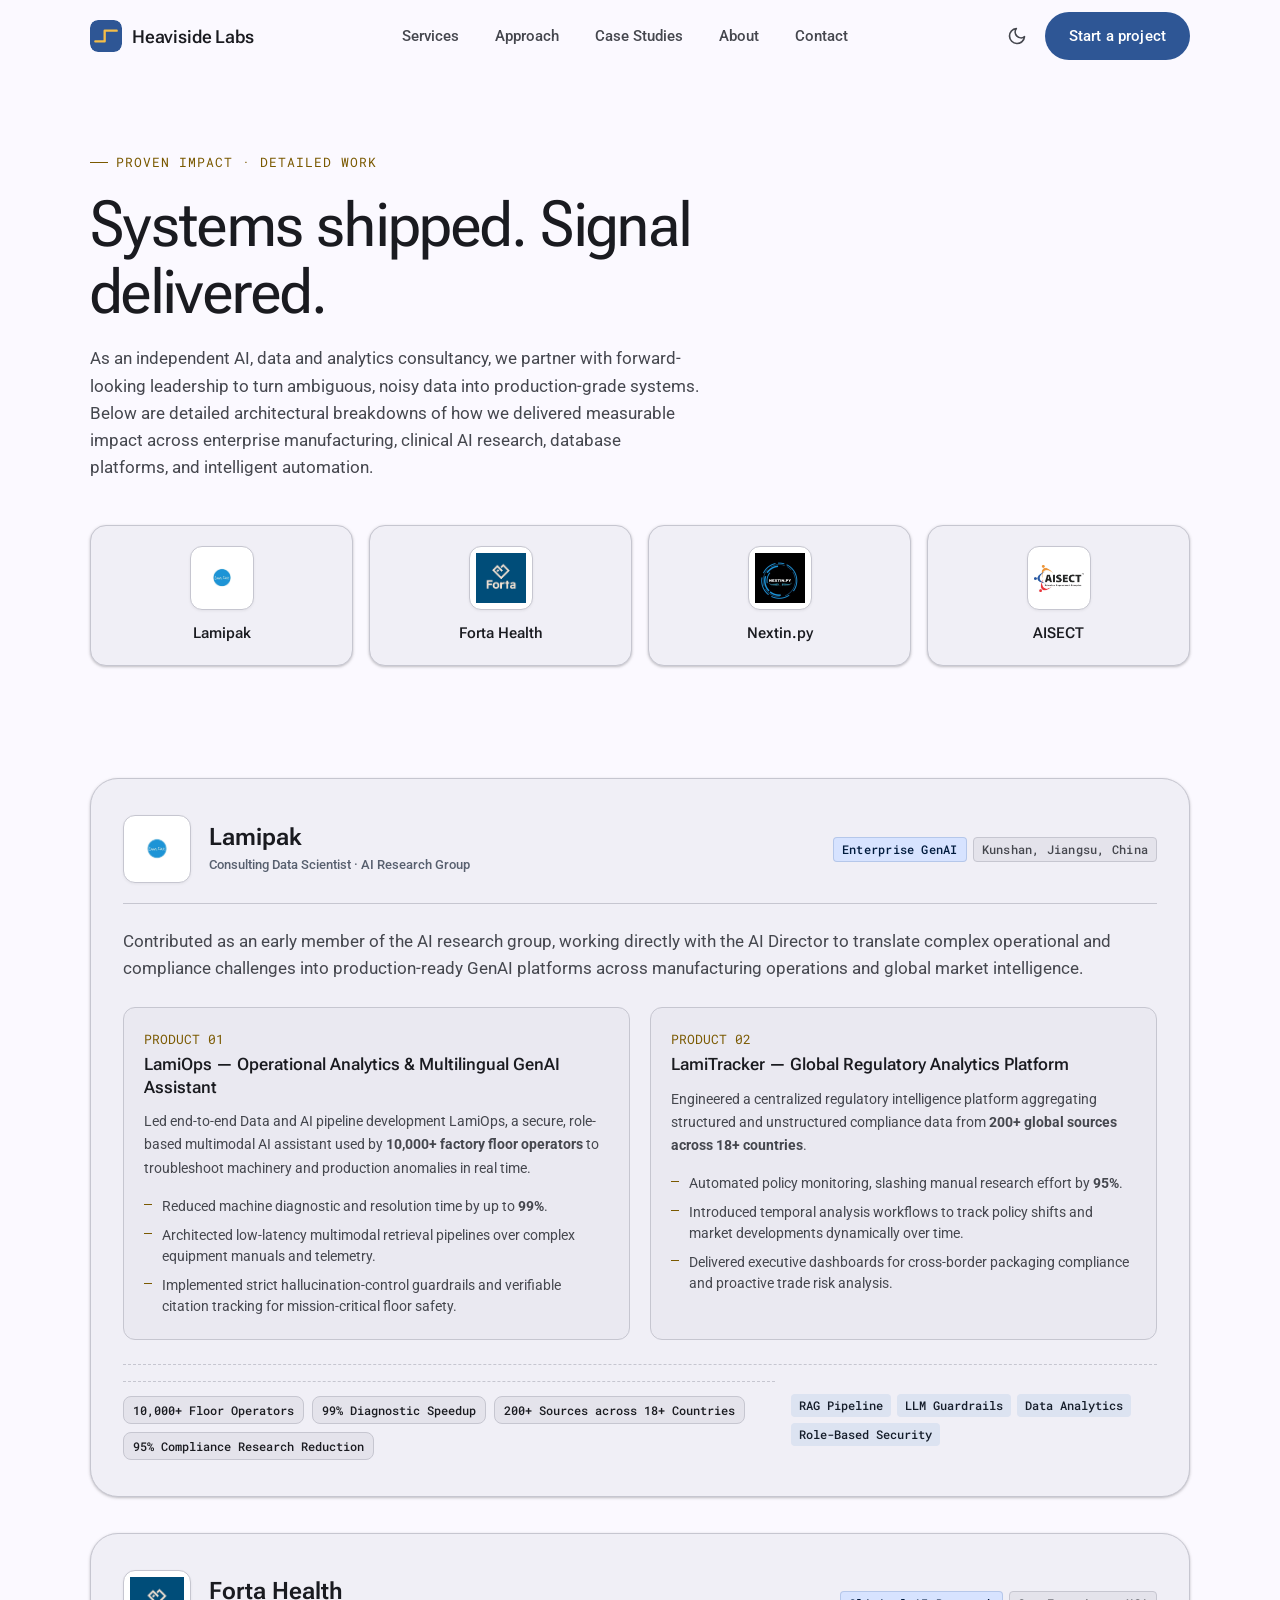
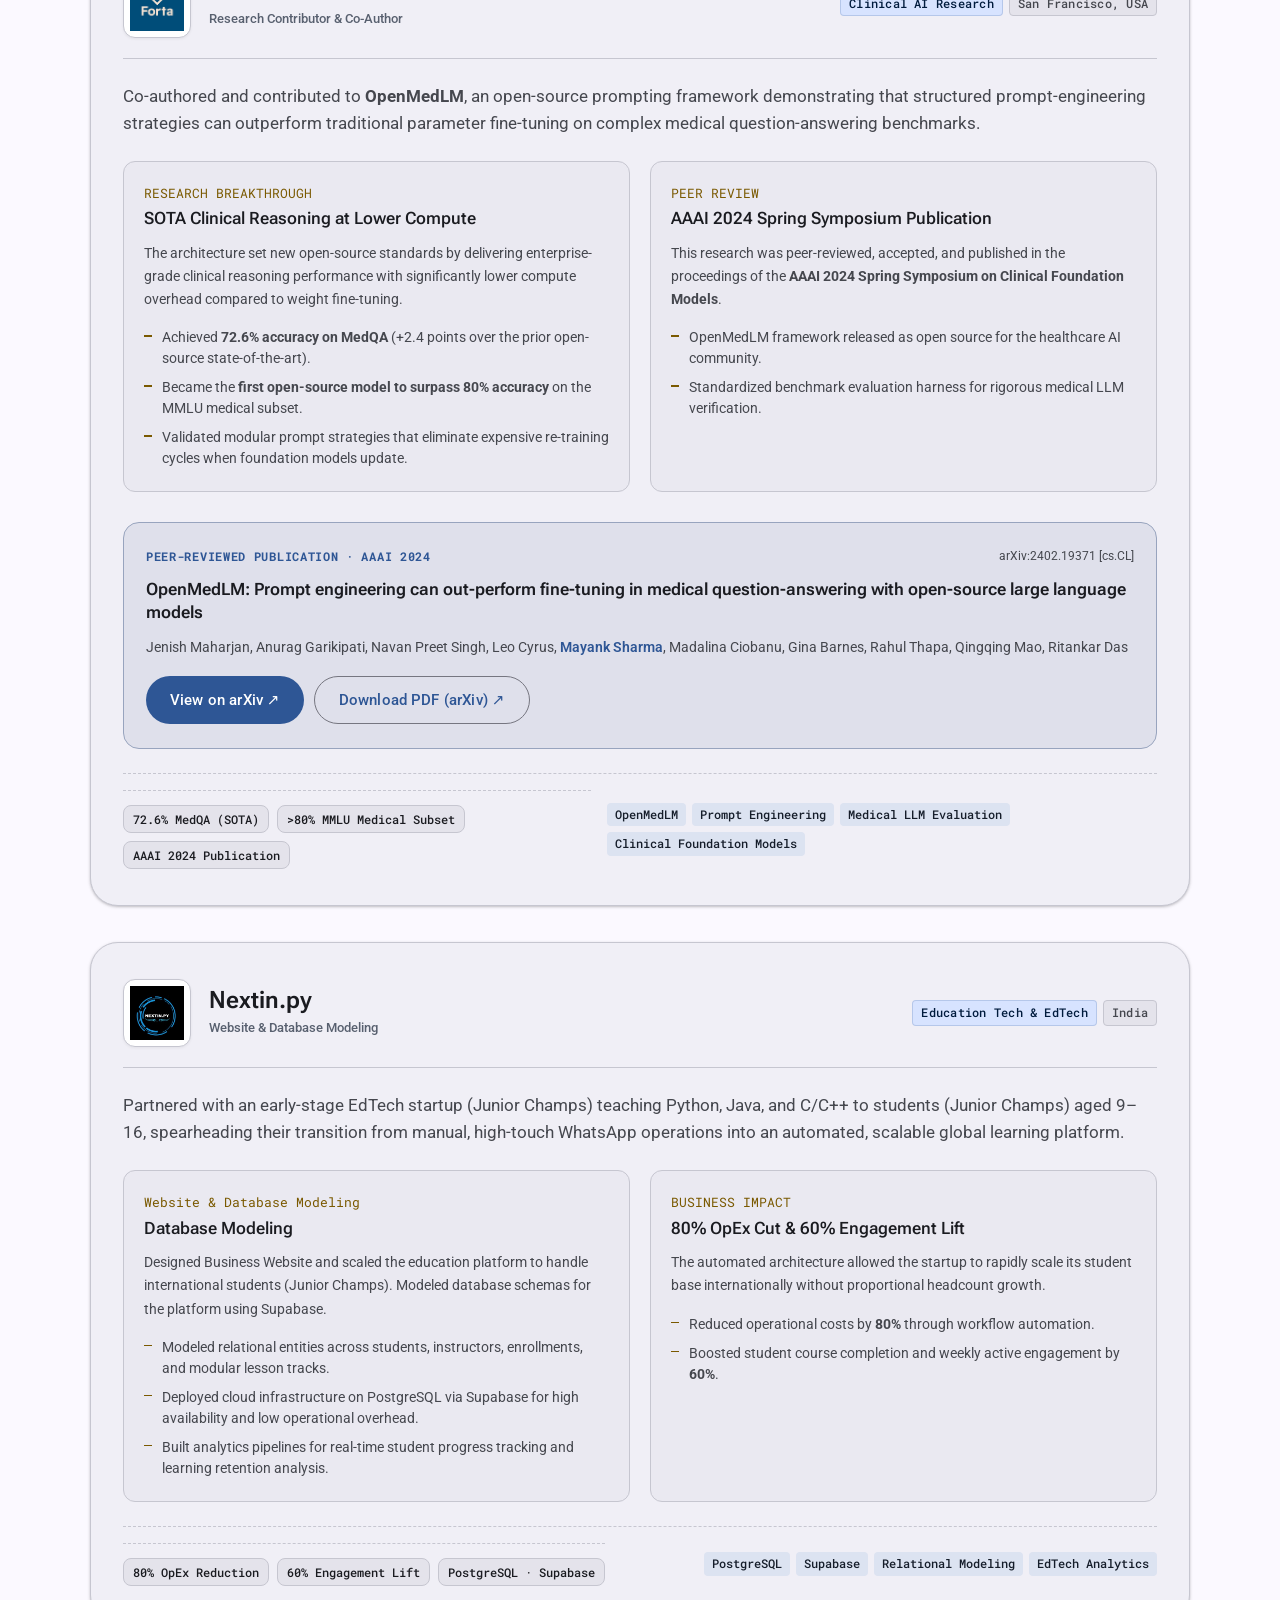
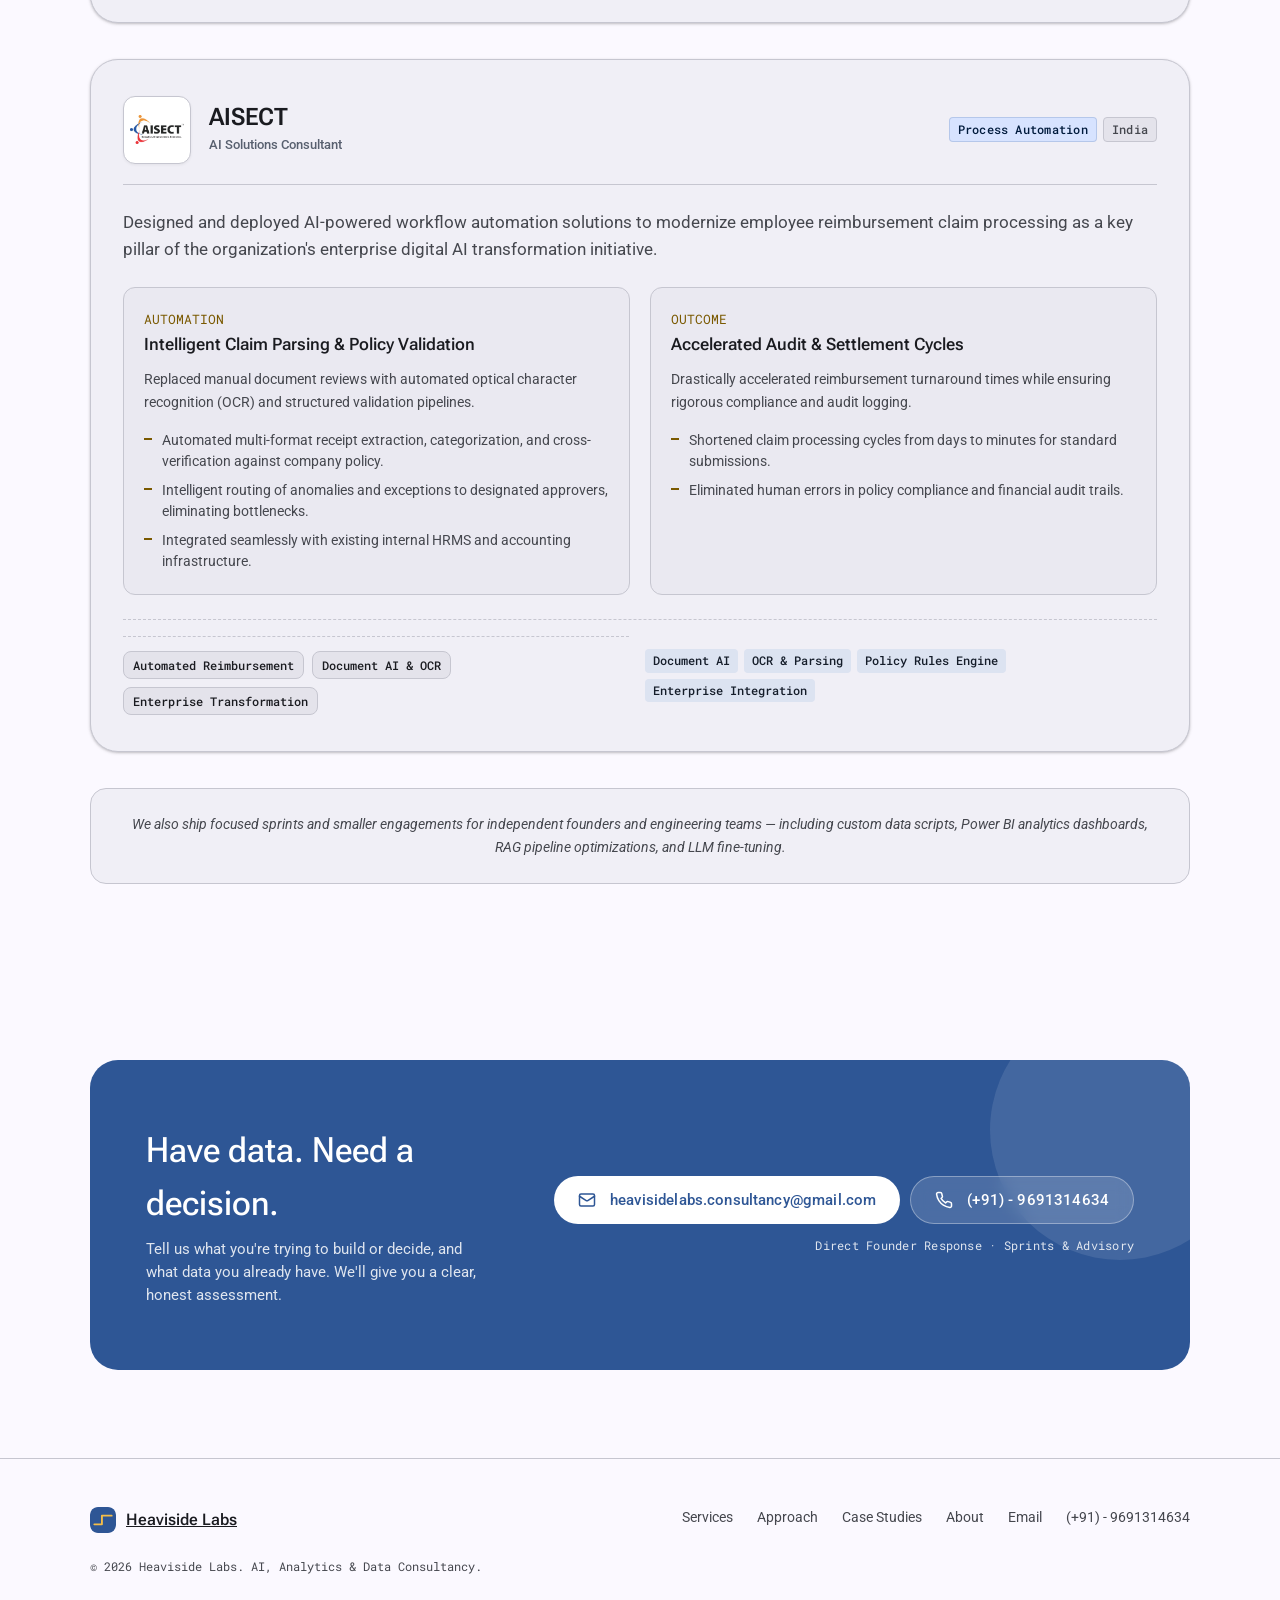
==== case-studies.html @ b53cad92 "added client case-studies" ====
<!doctype html>
<html lang="en">
  <head>
    <meta charset="UTF-8" />
    <meta name="viewport" content="width=device-width, initial-scale=1" />
    <title>Case Studies &amp; Client Impact — Heaviside Labs</title>
    <meta
      name="description"
      content="Explore in-depth technical case studies and proven business impact from Heaviside Labs across enterprise GenAI platforms, clinical foundation model research, cloud data systems, and intelligent automation."
    />
    <link rel="canonical" href="https://heavisidelabs.in/case-studies.html" />
    <link rel="icon" href="assets/favicon.svg" type="image/svg+xml" />
    <link rel="preconnect" href="https://fonts.googleapis.com" />
    <link rel="preconnect" href="https://fonts.gstatic.com" crossorigin />
    <link
      href="https://fonts.googleapis.com/css2?family=Roboto+Flex:opsz,wght@8..144,400..600&family=Roboto:wght@400;500;700&family=Roboto+Mono:wght@400;500&display=swap"
      rel="stylesheet"
    />
    <link rel="stylesheet" href="style.css" />
  </head>
  <body>
    <a class="skip-link" href="#main">Skip to content</a>

    <header class="topbar" id="topbar">
      <div class="wrap topbar-inner">
        <a class="brand" href="index.html#top">
          <img
            class="brand-mark"
            src="assets/mark.svg"
            alt=""
            width="32"
            height="32"
          />
          <span class="brand-name">Heaviside Labs</span>
        </a>
        <nav class="nav-links" aria-label="Primary">
          <a class="nav-link" href="index.html#services">Services</a>
          <a class="nav-link" href="index.html#approach">Approach</a>
          <a
            class="nav-link active"
            href="case-studies.html"
            aria-current="page"
            >Case Studies</a
          >
          <a class="nav-link" href="index.html#about">About</a>
          <a class="nav-link" href="index.html#contact">Contact</a>
        </nav>
        <div class="topbar-actions">
          <button
            class="icon-btn"
            id="theme-toggle"
            type="button"
            aria-label="Toggle dark mode"
            aria-pressed="false"
          >
            <svg
              id="theme-icon-dark"
              viewBox="0 0 24 24"
              fill="none"
              stroke="currentColor"
              stroke-width="2"
              stroke-linecap="round"
              stroke-linejoin="round"
            >
              <path d="M21 12.79A9 9 0 1 1 11.21 3 7 7 0 0 0 21 12.79Z" />
            </svg>
            <svg
              id="theme-icon-light"
              viewBox="0 0 24 24"
              fill="none"
              stroke="currentColor"
              stroke-width="2"
              stroke-linecap="round"
              stroke-linejoin="round"
              style="display: none"
            >
              <circle cx="12" cy="12" r="4" />
              <path
                d="M12 2v2M12 20v2M4.93 4.93l1.41 1.41M17.66 17.66l1.41 1.41M2 12h2M20 12h2M6.34 17.66 4.93 19.07M19.07 4.93l-1.41 1.41"
              />
            </svg>
          </button>
          <a class="btn btn-filled cta-desktop-only" href="index.html#contact"
            ><span class="state-layer"></span>Start a project</a
          >
          <button
            class="icon-btn menu-toggle"
            id="menu-toggle"
            type="button"
            aria-label="Open menu"
            aria-expanded="false"
            aria-controls="mobile-menu"
          >
            <svg
              viewBox="0 0 24 24"
              fill="none"
              stroke="currentColor"
              stroke-width="2"
              stroke-linecap="round"
              stroke-linejoin="round"
            >
              <path d="M4 7h16M4 12h16M4 17h16" />
            </svg>
          </button>
        </div>
      </div>
      <nav class="mobile-menu" id="mobile-menu" aria-label="Primary">
        <a class="mobile-menu-link" href="index.html#services">Services</a>
        <a class="mobile-menu-link" href="index.html#approach">Approach</a>
        <a class="mobile-menu-link" href="case-studies.html">Case Studies</a>
        <a class="mobile-menu-link" href="index.html#about">About</a>
        <a class="mobile-menu-link" href="index.html#contact">Contact</a>
        <a class="btn btn-filled" href="index.html#contact"
          ><span class="state-layer"></span>Start a project</a
        >
      </nav>
    </header>

    <main id="main">
      <!-- ============ CLIENTS HERO ============ -->
      <section class="hero clients-hero">
        <div class="wrap">
          <div class="clients-hero-copy reveal">
            <span class="eyebrow">Proven Impact · Detailed Work</span>
            <h1 class="display-l">Systems shipped. Signal delivered.</h1>
            <p class="body-l">
              As an independent AI, data and analytics consultancy, we partner
              with forward-looking leadership to turn ambiguous, noisy data into
              production-grade systems. Below are detailed architectural
              breakdowns of how we delivered measurable impact across enterprise
              manufacturing, clinical AI research, database platforms, and
              intelligent automation.
            </p>
          </div>

          <!-- Quick Client Logo Strip -->
          <div class="client-logo-strip reveal" aria-label="Featured Clients">
            <a class="client-logo-item" href="#lamipak">
              <div class="client-logo-frame">
                <img src="assets/clients/lamipak-logo.png" alt="Lamipak logo" />
              </div>
              <span class="client-logo-title">Lamipak</span>
            </a>
            <a class="client-logo-item" href="#forta-health">
              <div class="client-logo-frame">
                <img
                  src="assets/clients/forta-health-logo.png"
                  alt="Forta Health logo"
                />
              </div>
              <span class="client-logo-title">Forta Health</span>
            </a>
            <a class="client-logo-item" href="#nextinpy">
              <div class="client-logo-frame">
                <img
                  src="assets/clients/nextinpy-logo.png"
                  alt="Nextin.py logo"
                />
              </div>
              <span class="client-logo-title">Nextin.py</span>
            </a>
            <a class="client-logo-item" href="#aisect">
              <div class="client-logo-frame">
                <img src="assets/clients/aisect-logo.png" alt="AISECT logo" />
              </div>
              <span class="client-logo-title">AISECT</span>
            </a>
          </div>
        </div>
      </section>

      <!-- ============ DETAILED CASE STUDIES ============ -->
      <section class="section case-studies-section">
        <div class="wrap">
          <div class="case-studies-list">
            <!-- Case Study 1: Lamipak -->
            <article class="case-study-card reveal" id="lamipak">
              <div class="case-study-head">
                <div class="case-study-identity">
                  <div class="client-logo-frame large">
                    <img
                      src="assets/clients/lamipak-logo.png"
                      alt="Lamipak logo"
                    />
                  </div>
                  <div>
                    <h2 class="headline-m">Lamipak</h2>
                    <span class="client-role"
                      >Consulting Data Scientist · AI Research Group</span
                    >
                  </div>
                </div>
                <div class="client-badges">
                  <span class="client-tag">Enterprise GenAI</span>
                  <span class="client-loc">Kunshan, Jiangsu, China</span>
                </div>
              </div>

              <div class="case-study-body">
                <p class="body-l">
                  Contributed as an early member of the AI research group,
                  working directly with the AI Director to translate complex
                  operational and compliance challenges into production-ready
                  GenAI platforms across manufacturing operations and global
                  market intelligence.
                </p>

                <div class="case-subcards">
                  <div class="case-subcard">
                    <div class="case-subcard-header">
                      <span class="chain-num">PRODUCT 01</span>
                      <h3>
                        LamiOps — Operational Analytics &amp; Multilingual GenAI
                        Assistant
                      </h3>
                    </div>
                    <p>
                      Led end-to-end Data and AI pipeline development LamiOps, a
                      secure, role-based multimodal AI assistant used by
                      <strong>10,000+ factory floor operators</strong> to
                      troubleshoot machinery and production anomalies in real
                      time.
                    </p>
                    <ul class="card-list">
                      <li>
                        Reduced machine diagnostic and resolution time by up to
                        <strong>99%</strong>.
                      </li>
                      <li>
                        Architected low-latency multimodal retrieval pipelines
                        over complex equipment manuals and telemetry.
                      </li>
                      <li>
                        Implemented strict hallucination-control guardrails and
                        verifiable citation tracking for mission-critical floor
                        safety.
                      </li>
                    </ul>
                  </div>

                  <div class="case-subcard">
                    <div class="case-subcard-header">
                      <span class="chain-num">PRODUCT 02</span>
                      <h3>
                        LamiTracker — Global Regulatory Analytics Platform
                      </h3>
                    </div>
                    <p>
                      Engineered a centralized regulatory intelligence platform
                      aggregating structured and unstructured compliance data
                      from
                      <strong>200+ global sources across 18+ countries</strong>.
                    </p>
                    <ul class="card-list">
                      <li>
                        Automated policy monitoring, slashing manual research
                        effort by <strong>95%</strong>.
                      </li>
                      <li>
                        Introduced temporal analysis workflows to track policy
                        shifts and market developments dynamically over time.
                      </li>
                      <li>
                        Delivered executive dashboards for cross-border
                        packaging compliance and proactive trade risk analysis.
                      </li>
                    </ul>
                  </div>
                </div>

                <div class="case-study-footer">
                  <div class="client-metrics">
                    <span class="client-chip">10,000+ Floor Operators</span>
                    <span class="client-chip">99% Diagnostic Speedup</span>
                    <span class="client-chip"
                      >200+ Sources across 18+ Countries</span
                    >
                    <span class="client-chip"
                      >95% Compliance Research Reduction</span
                    >
                  </div>
                  <div class="tech-pills">
                    <span class="tech-pill">RAG Pipeline</span>
                    <span class="tech-pill">LLM Guardrails</span>
                    <span class="tech-pill">Data Analytics</span>
                    <span class="tech-pill">Role-Based Security</span>
                  </div>
                </div>
              </div>
            </article>

            <!-- Case Study 2: Forta Health -->
            <article class="case-study-card reveal" id="forta-health">
              <div class="case-study-head">
                <div class="case-study-identity">
                  <div class="client-logo-frame large">
                    <img
                      src="assets/clients/forta-health-logo.png"
                      alt="Forta Health logo"
                    />
                  </div>
                  <div>
                    <h2 class="headline-m">Forta Health</h2>
                    <span class="client-role"
                      >Research Contributor &amp; Co-Author</span
                    >
                  </div>
                </div>
                <div class="client-badges">
                  <span class="client-tag">Clinical AI Research</span>
                  <span class="client-loc">San Francisco, USA</span>
                </div>
              </div>

              <div class="case-study-body">
                <p class="body-l">
                  Co-authored and contributed to <strong>OpenMedLM</strong>, an
                  open-source prompting framework demonstrating that structured
                  prompt-engineering strategies can outperform traditional
                  parameter fine-tuning on complex medical question-answering
                  benchmarks.
                </p>

                <div class="case-subcards">
                  <div class="case-subcard">
                    <div class="case-subcard-header">
                      <span class="chain-num">RESEARCH BREAKTHROUGH</span>
                      <h3>SOTA Clinical Reasoning at Lower Compute</h3>
                    </div>
                    <p>
                      The architecture set new open-source standards by
                      delivering enterprise-grade clinical reasoning performance
                      with significantly lower compute overhead compared to
                      weight fine-tuning.
                    </p>
                    <ul class="card-list">
                      <li>
                        Achieved <strong>72.6% accuracy on MedQA</strong> (+2.4
                        points over the prior open-source state-of-the-art).
                      </li>
                      <li>
                        Became the
                        <strong
                          >first open-source model to surpass 80%
                          accuracy</strong
                        >
                        on the MMLU medical subset.
                      </li>
                      <li>
                        Validated modular prompt strategies that eliminate
                        expensive re-training cycles when foundation models
                        update.
                      </li>
                    </ul>
                  </div>

                  <div class="case-subcard">
                    <div class="case-subcard-header">
                      <span class="chain-num">PEER REVIEW</span>
                      <h3>AAAI 2024 Spring Symposium Publication</h3>
                    </div>
                    <p>
                      This research was peer-reviewed, accepted, and published
                      in the proceedings of the
                      <strong
                        >AAAI 2024 Spring Symposium on Clinical Foundation
                        Models</strong
                      >.
                    </p>
                    <ul class="card-list">
                      <li>
                        OpenMedLM framework released as open source for the
                        healthcare AI community.
                      </li>
                      <li>
                        Standardized benchmark evaluation harness for rigorous
                        medical LLM verification.
                      </li>
                    </ul>
                  </div>
                </div>

                <!-- Research Paper Citation Card -->
                <div class="research-citation-card">
                  <div class="citation-header">
                    <span class="citation-badge"
                      >PEER-REVIEWED PUBLICATION &middot; AAAI 2024</span
                    >
                    <span class="citation-id font-mono"
                      >arXiv:2402.19371 [cs.CL]</span
                    >
                  </div>
                  <h4 class="citation-title">
                    OpenMedLM: Prompt engineering can out-perform fine-tuning in
                    medical question-answering with open-source large language
                    models
                  </h4>
                  <p class="citation-authors">
                    Jenish Maharjan, Anurag Garikipati, Navan Preet Singh, Leo
                    Cyrus, <strong>Mayank Sharma</strong>, Madalina Ciobanu,
                    Gina Barnes, Rahul Thapa, Qingqing Mao, Ritankar Das
                  </p>
                  <div class="citation-actions">
                    <a
                      class="btn btn-filled"
                      href="https://arxiv.org/abs/2402.19371"
                      target="_blank"
                      rel="noopener noreferrer"
                    >
                      <span class="state-layer"></span>View on arXiv &nearr;
                    </a>
                    <a
                      class="btn btn-outlined"
                      href="https://arxiv.org/pdf/2402.19371"
                      target="_blank"
                      rel="noopener noreferrer"
                    >
                      <span class="state-layer"></span>Download PDF (arXiv)
                      &nearr;
                    </a>
                  </div>
                </div>

                <div class="case-study-footer">
                  <div class="client-metrics">
                    <span class="client-chip">72.6% MedQA (SOTA)</span>
                    <span class="client-chip">&gt;80% MMLU Medical Subset</span>
                    <span class="client-chip">AAAI 2024 Publication</span>
                  </div>
                  <div class="tech-pills">
                    <span class="tech-pill">OpenMedLM</span>
                    <span class="tech-pill">Prompt Engineering</span>
                    <span class="tech-pill">Medical LLM Evaluation</span>
                    <span class="tech-pill">Clinical Foundation Models</span>
                  </div>
                </div>
              </div>
            </article>

            <!-- Case Study 3: Nextin.py -->
            <article class="case-study-card reveal" id="nextinpy">
              <div class="case-study-head">
                <div class="case-study-identity">
                  <div class="client-logo-frame large">
                    <img
                      src="assets/clients/nextinpy-logo.png"
                      alt="Nextin.py logo"
                    />
                  </div>
                  <div>
                    <h2 class="headline-m">Nextin.py</h2>
                    <span class="client-role"
                      >Website &amp; Database Modeling</span
                    >
                  </div>
                </div>
                <div class="client-badges">
                  <span class="client-tag">Education Tech &amp; EdTech</span>
                  <span class="client-loc">India</span>
                </div>
              </div>

              <div class="case-study-body">
                <p class="body-l">
                  Partnered with an early-stage EdTech startup (Junior Champs)
                  teaching Python, Java, and C/C++ to students (Junior Champs)
                  aged 9–16, spearheading their transition from manual,
                  high-touch WhatsApp operations into an automated, scalable
                  global learning platform.
                </p>

                <div class="case-subcards">
                  <div class="case-subcard">
                    <div class="case-subcard-header">
                      <span class="chain-num">Website & Database Modeling</span>
                      <h3>Database Modeling</h3>
                    </div>
                    <p>
                      Designed Business Website and scaled the education
                      platform to handle international students (Junior Champs).
                      Modeled database schemas for the platform using Supabase.
                    </p>
                    <ul class="card-list">
                      <li>
                        Modeled relational entities across students,
                        instructors, enrollments, and modular lesson tracks.
                      </li>
                      <li>
                        Deployed cloud infrastructure on PostgreSQL via Supabase
                        for high availability and low operational overhead.
                      </li>
                      <li>
                        Built analytics pipelines for real-time student progress
                        tracking and learning retention analysis.
                      </li>
                    </ul>
                  </div>

                  <div class="case-subcard">
                    <div class="case-subcard-header">
                      <span class="chain-num">BUSINESS IMPACT</span>
                      <h3>80% OpEx Cut &amp; 60% Engagement Lift</h3>
                    </div>
                    <p>
                      The automated architecture allowed the startup to rapidly
                      scale its student base internationally without
                      proportional headcount growth.
                    </p>
                    <ul class="card-list">
                      <li>
                        Reduced operational costs by
                        <strong>80%</strong> through workflow automation.
                      </li>
                      <li>
                        Boosted student course completion and weekly active
                        engagement by <strong>60%</strong>.
                      </li>
                    </ul>
                  </div>
                </div>

                <div class="case-study-footer">
                  <div class="client-metrics">
                    <span class="client-chip">80% OpEx Reduction</span>
                    <span class="client-chip">60% Engagement Lift</span>
                    <span class="client-chip">PostgreSQL · Supabase</span>
                  </div>
                  <div class="tech-pills">
                    <span class="tech-pill">PostgreSQL</span>
                    <span class="tech-pill">Supabase</span>
                    <span class="tech-pill">Relational Modeling</span>
                    <span class="tech-pill">EdTech Analytics</span>
                  </div>
                </div>
              </div>
            </article>

            <!-- Case Study 4: AISECT -->
            <article class="case-study-card reveal" id="aisect">
              <div class="case-study-head">
                <div class="case-study-identity">
                  <div class="client-logo-frame large">
                    <img
                      src="assets/clients/aisect-logo.png"
                      alt="AISECT logo"
                    />
                  </div>
                  <div>
                    <h2 class="headline-m">AISECT</h2>
                    <span class="client-role">AI Solutions Consultant</span>
                  </div>
                </div>
                <div class="client-badges">
                  <span class="client-tag">Process Automation</span>
                  <span class="client-loc">India</span>
                </div>
              </div>

              <div class="case-study-body">
                <p class="body-l">
                  Designed and deployed AI-powered workflow automation solutions
                  to modernize employee reimbursement claim processing as a key
                  pillar of the organization's enterprise digital AI
                  transformation initiative.
                </p>

                <div class="case-subcards">
                  <div class="case-subcard">
                    <div class="case-subcard-header">
                      <span class="chain-num">AUTOMATION</span>
                      <h3>Intelligent Claim Parsing &amp; Policy Validation</h3>
                    </div>
                    <p>
                      Replaced manual document reviews with automated optical
                      character recognition (OCR) and structured validation
                      pipelines.
                    </p>
                    <ul class="card-list">
                      <li>
                        Automated multi-format receipt extraction,
                        categorization, and cross-verification against company
                        policy.
                      </li>
                      <li>
                        Intelligent routing of anomalies and exceptions to
                        designated approvers, eliminating bottlenecks.
                      </li>
                      <li>
                        Integrated seamlessly with existing internal HRMS and
                        accounting infrastructure.
                      </li>
                    </ul>
                  </div>

                  <div class="case-subcard">
                    <div class="case-subcard-header">
                      <span class="chain-num">OUTCOME</span>
                      <h3>Accelerated Audit &amp; Settlement Cycles</h3>
                    </div>
                    <p>
                      Drastically accelerated reimbursement turnaround times
                      while ensuring rigorous compliance and audit logging.
                    </p>
                    <ul class="card-list">
                      <li>
                        Shortened claim processing cycles from days to minutes
                        for standard submissions.
                      </li>
                      <li>
                        Eliminated human errors in policy compliance and
                        financial audit trails.
                      </li>
                    </ul>
                  </div>
                </div>

                <div class="case-study-footer">
                  <div class="client-metrics">
                    <span class="client-chip">Automated Reimbursement</span>
                    <span class="client-chip">Document AI &amp; OCR</span>
                    <span class="client-chip">Enterprise Transformation</span>
                  </div>
                  <div class="tech-pills">
                    <span class="tech-pill">Document AI</span>
                    <span class="tech-pill">OCR &amp; Parsing</span>
                    <span class="tech-pill">Policy Rules Engine</span>
                    <span class="tech-pill">Enterprise Integration</span>
                  </div>
                </div>
              </div>
            </article>
          </div>

          <!-- Bottom Note -->
          <div class="clients-note-box reveal">
            <p class="clients-note">
              We also ship focused sprints and smaller engagements for
              independent founders and engineering teams — including custom data
              scripts, Power BI analytics dashboards, RAG pipeline
              optimizations, and LLM fine-tuning.
            </p>
          </div>
        </div>
      </section>

      <!-- ============ CTA ============ -->
      <section class="section" id="contact">
        <div class="wrap">
          <div class="cta reveal">
            <div>
              <h2>Have data. Need a decision.</h2>
              <p class="cta-sub">
                Tell us what you're trying to build or decide, and what data you
                already have. We'll give you a clear, honest assessment.
              </p>
            </div>
            <div class="cta-action-wrap">
              <div class="cta-buttons-group">
                <a
                  class="btn btn-filled"
                  href="mailto:heavisidelabs.consultancy@gmail.com"
                >
                  <span class="state-layer"></span>
                  <svg
                    viewBox="0 0 24 24"
                    width="18"
                    height="18"
                    fill="none"
                    stroke="currentColor"
                    stroke-width="2"
                    stroke-linecap="round"
                    stroke-linejoin="round"
                    style="margin-right: 6px"
                  >
                    <rect width="20" height="16" x="2" y="4" rx="2" />
                    <path d="m22 7-8.97 5.7a1.94 1.94 0 0 1-2.06 0L2 7" />
                  </svg>
                  <span>heavisidelabs.consultancy@gmail.com</span>
                </a>
                <a
                  class="btn btn-outlined cta-phone-btn"
                  href="tel:+919691314634"
                >
                  <span class="state-layer"></span>
                  <svg
                    viewBox="0 0 24 24"
                    width="18"
                    height="18"
                    fill="none"
                    stroke="currentColor"
                    stroke-width="2"
                    stroke-linecap="round"
                    stroke-linejoin="round"
                    style="margin-right: 6px"
                  >
                    <path
                      d="M22 16.92v3a2 2 0 0 1-2.18 2 19.79 19.79 0 0 1-8.63-3.07 19.5 19.5 0 0 1-6-6 19.79 19.79 0 0 1-3.07-8.67A2 2 0 0 1 4.11 2h3a2 2 0 0 1 2 1.72 12.84 12.84 0 0 0 .7 2.81 2 2 0 0 1-.45 2.11L8.09 9.91a16 16 0 0 0 6 6l1.27-1.27a2 2 0 0 1 2.11-.45 12.84 12.84 0 0 0 2.81.7A2 2 0 0 1 22 16.92z"
                    />
                  </svg>
                  <span>(+91) - 9691314634</span>
                </a>
              </div>
              <span class="cta-assurance"
                >Direct Founder Response · Sprints &amp; Advisory</span
              >
            </div>
          </div>
        </div>
      </section>
    </main>

    <footer class="footer">
      <div class="wrap">
        <div class="footer-grid">
          <a class="footer-brand" href="index.html#top">
            <img
              class="brand-mark"
              src="assets/mark.svg"
              alt=""
              width="26"
              height="26"
            />
            <span>Heaviside Labs</span>
          </a>
          <nav class="footer-links" aria-label="Footer">
            <a href="index.html#services">Services</a>
            <a href="index.html#approach">Approach</a>
            <a href="case-studies.html">Case Studies</a>
            <a href="index.html#about">About</a>
            <a href="mailto:heavisidelabs.consultancy@gmail.com">Email</a>
            <a href="tel:+919691314634">(+91) - 9691314634</a>
          </nav>
        </div>
        <p class="footer-meta">
          © <span id="year">2024</span> Heaviside Labs. AI, Analytics &amp; Data
          Consultancy.
        </p>
      </div>
    </footer>

    <script src="script.js"></script>
  </body>
</html>
---- style.css ----
/* ==========================================================================
   Heaviside Labs — Material Design 3 token system
   ========================================================================== */

@font-face {
  font-family: 'Roboto Flex';
  src: local('Roboto Flex');
  font-display: swap;
}

:root {
  /* ---- Color roles (M3, light scheme) — "signal navy + amber trace" ---- */
  --md-primary: #2E5695;
  --md-on-primary: #FFFFFF;
  --md-primary-container: #D7E3FF;
  --md-on-primary-container: #001B3D;

  --md-secondary: #58606F;
  --md-on-secondary: #FFFFFF;
  --md-secondary-container: #DCE3F1;
  --md-on-secondary-container: #151D2A;

  --md-tertiary: #7A5900;
  --md-on-tertiary: #FFFFFF;
  --md-tertiary-container: #FFDEA1;
  --md-on-tertiary-container: #271A00;

  --md-error: #BA1A1A;
  --md-on-error: #FFFFFF;

  --md-background: #FBF9FF;
  --md-on-background: #1A1B20;

  --md-surface: #FBF9FF;
  --md-on-surface: #1A1B20;
  --md-on-surface-variant: #45474E;

  --md-outline: #767680;
  --md-outline-variant: #C6C6D0;

  --md-surface-container-lowest: #FFFFFF;
  --md-surface-container-low: #F5F4FA;
  --md-surface-container: #F0EFF6;
  --md-surface-container-high: #EAE9F1;
  --md-surface-container-highest: #E4E3EB;

  --md-inverse-surface: #2F3036;
  --md-inverse-on-surface: #F1F0F7;
  --md-shadow: #000000;

  /* ---- Shape scale ---- */
  --shape-xs: 4px;
  --shape-sm: 8px;
  --shape-md: 12px;
  --shape-lg: 16px;
  --shape-xl: 28px;
  --shape-full: 999px;

  /* ---- Elevation ---- */
  --elev-1: 0 1px 2px 0 rgba(0,0,0,0.14), 0 1px 3px 1px rgba(0,0,0,0.08);
  --elev-2: 0 1px 2px 0 rgba(0,0,0,0.16), 0 2px 6px 2px rgba(0,0,0,0.10);
  --elev-3: 0 1px 3px 0 rgba(0,0,0,0.18), 0 4px 8px 3px rgba(0,0,0,0.10);

  /* ---- Motion ---- */
  --motion-standard: cubic-bezier(0.2, 0, 0, 1);
  --motion-emphasized: cubic-bezier(0.3, 0, 0, 1);

  /* ---- Type ---- */
  --font-display: 'Roboto Flex', 'Roboto', system-ui, sans-serif;
  --font-body: 'Roboto', system-ui, sans-serif;
  --font-mono: 'Roboto Mono', ui-monospace, 'SF Mono', Menlo, monospace;

  color-scheme: light;
}

:root:not([data-theme="light"]) {
  @media (prefers-color-scheme: dark) {
    --md-primary: #AAC7FF;
    --md-on-primary: #00305F;
    --md-primary-container: #164382;
    --md-on-primary-container: #D7E3FF;

    --md-secondary: #C0C8DA;
    --md-on-secondary: #2A323F;
    --md-secondary-container: #404957;
    --md-on-secondary-container: #DCE3F1;

    --md-tertiary: #F4BD48;
    --md-on-tertiary: #402D00;
    --md-tertiary-container: #5C4200;
    --md-on-tertiary-container: #FFDEA1;

    --md-error: #FFB4AB;
    --md-on-error: #690005;

    --md-background: #121316;
    --md-on-background: #E3E2E9;

    --md-surface: #121316;
    --md-on-surface: #E3E2E9;
    --md-on-surface-variant: #C6C6D0;

    --md-outline: #90909A;
    --md-outline-variant: #45474E;

    --md-surface-container-lowest: #0C0D0F;
    --md-surface-container-low: #191A1E;
    --md-surface-container: #1D1E22;
    --md-surface-container-high: #282A2E;
    --md-surface-container-highest: #333539;

    --md-inverse-surface: #E3E2E9;
    --md-inverse-on-surface: #2F3036;

    color-scheme: dark;
  }
}

:root[data-theme="dark"] {
  --md-primary: #AAC7FF;
  --md-on-primary: #00305F;
  --md-primary-container: #164382;
  --md-on-primary-container: #D7E3FF;

  --md-secondary: #C0C8DA;
  --md-on-secondary: #2A323F;
  --md-secondary-container: #404957;
  --md-on-secondary-container: #DCE3F1;

  --md-tertiary: #F4BD48;
  --md-on-tertiary: #402D00;
  --md-tertiary-container: #5C4200;
  --md-on-tertiary-container: #FFDEA1;

  --md-error: #FFB4AB;
  --md-on-error: #690005;

  --md-background: #121316;
  --md-on-background: #E3E2E9;

  --md-surface: #121316;
  --md-on-surface: #E3E2E9;
  --md-on-surface-variant: #C6C6D0;

  --md-outline: #90909A;
  --md-outline-variant: #45474E;

  --md-surface-container-lowest: #0C0D0F;
  --md-surface-container-low: #191A1E;
  --md-surface-container: #1D1E22;
  --md-surface-container-high: #282A2E;
  --md-surface-container-highest: #333539;

  --md-inverse-surface: #E3E2E9;
  --md-inverse-on-surface: #2F3036;

  color-scheme: dark;
}

/* ==========================================================================
   Reset
   ========================================================================== */

*, *::before, *::after { box-sizing: border-box; }
html { -webkit-text-size-adjust: 100%; scroll-behavior: smooth; }
@media (prefers-reduced-motion: reduce) {
  html { scroll-behavior: auto; }
  *, *::before, *::after {
    animation-duration: 0.01ms !important;
    animation-iteration-count: 1 !important;
    transition-duration: 0.01ms !important;
    scroll-behavior: auto !important;
  }
}
body {
  margin: 0;
  background: var(--md-background);
  color: var(--md-on-background);
  font-family: var(--font-body);
  font-size: 16px;
  line-height: 1.5;
  -webkit-font-smoothing: antialiased;
}
img, svg { display: block; max-width: 100%; }
a { color: inherit; }
h1, h2, h3, h4, p, figure { margin: 0; }
button { font: inherit; color: inherit; }

/* ==========================================================================
   Utility / layout
   ========================================================================== */

.wrap {
  width: 100%;
  max-width: 1180px;
  margin-inline: auto;
  padding-inline: 24px;
}
@media (min-width: 900px) {
  .wrap { padding-inline: 40px; }
}

.skip-link {
  position: absolute;
  left: 12px;
  top: -60px;
  background: var(--md-inverse-surface);
  color: var(--md-inverse-on-surface);
  padding: 10px 18px;
  border-radius: var(--shape-sm);
  z-index: 100;
  transition: top 0.2s var(--motion-standard);
}
.skip-link:focus { top: 12px; }

:focus-visible {
  outline: 2px solid var(--md-primary);
  outline-offset: 2px;
  border-radius: var(--shape-xs);
}

.eyebrow {
  font-family: var(--font-mono);
  font-size: 12.5px;
  letter-spacing: 0.08em;
  text-transform: uppercase;
  color: var(--md-tertiary);
  display: inline-flex;
  align-items: center;
  gap: 8px;
}
:root[data-theme="dark"] .eyebrow,
:root:not([data-theme="light"]) .eyebrow { color: var(--md-tertiary); }

.eyebrow::before {
  content: "";
  width: 18px;
  height: 1.5px;
  background: currentColor;
  display: inline-block;
}

/* ==========================================================================
   Type scale
   ========================================================================== */

.display-l {
  font-family: var(--font-display);
  font-weight: 480;
  font-stretch: 100%;
  font-size: clamp(2.5rem, 1.9rem + 2.6vw, 4rem);
  line-height: 1.05;
  letter-spacing: -0.01em;
}
.headline-l {
  font-family: var(--font-display);
  font-weight: 500;
  font-size: clamp(1.9rem, 1.6rem + 1.2vw, 2.6rem);
  line-height: 1.15;
  letter-spacing: -0.005em;
}
.title-l {
  font-family: var(--font-display);
  font-weight: 500;
  font-size: 1.375rem;
  line-height: 1.3;
}
.body-l { font-size: 1.0625rem; line-height: 1.6; color: var(--md-on-surface-variant); }

/* ==========================================================================
   Buttons (M3: filled / tonal / outlined / text / icon)
   ========================================================================== */

.btn {
  position: relative;
  overflow: hidden;
  display: inline-flex;
  align-items: center;
  justify-content: center;
  gap: 8px;
  height: 48px;
  padding-inline: 24px;
  border-radius: var(--shape-full);
  border: none;
  cursor: pointer;
  font-family: var(--font-body);
  font-size: 0.9375rem;
  font-weight: 500;
  letter-spacing: 0.01em;
  text-decoration: none;
  transition: box-shadow 0.2s var(--motion-standard), background-color 0.2s var(--motion-standard);
  -webkit-tap-highlight-color: transparent;
}
.btn-filled { background: var(--md-primary); color: var(--md-on-primary); }
.btn-filled:hover { box-shadow: var(--elev-1); }
.btn-filled:active { box-shadow: none; }

.btn-tonal { background: var(--md-secondary-container); color: var(--md-on-secondary-container); }
.btn-tonal:hover { box-shadow: var(--elev-1); }

.btn-outlined {
  background: transparent;
  color: var(--md-primary);
  border: 1px solid var(--md-outline);
}
.btn-outlined:hover { background: color-mix(in srgb, var(--md-primary) 8%, transparent); }

.btn-text {
  background: transparent;
  color: var(--md-primary);
  padding-inline: 12px;
  height: 40px;
}
.btn-text:hover { background: color-mix(in srgb, var(--md-primary) 8%, transparent); }

.btn .state-layer {
  position: absolute;
  inset: 0;
  background: currentColor;
  opacity: 0;
  transition: opacity 0.15s var(--motion-standard);
  pointer-events: none;
}
.btn:hover .state-layer { opacity: 0.08; }
.btn:active .state-layer { opacity: 0.12; }

.icon-btn {
  width: 40px;
  height: 40px;
  border-radius: var(--shape-full);
  border: none;
  background: transparent;
  color: var(--md-on-surface-variant);
  display: inline-flex;
  align-items: center;
  justify-content: center;
  cursor: pointer;
  position: relative;
  overflow: hidden;
}
.icon-btn:hover { background: color-mix(in srgb, var(--md-on-surface) 8%, transparent); }
.icon-btn svg { width: 20px; height: 20px; }

/* ripple */
.ripple {
  position: absolute;
  border-radius: 50%;
  background: currentColor;
  opacity: 0.25;
  transform: scale(0);
  animation: ripple 0.55s var(--motion-standard);
  pointer-events: none;
}
@keyframes ripple { to { transform: scale(2.6); opacity: 0; } }

/* ==========================================================================
   Top app bar
   ========================================================================== */

.topbar {
  position: sticky;
  top: 0;
  z-index: 50;
  background: color-mix(in srgb, var(--md-surface) 92%, transparent);
  backdrop-filter: blur(12px);
  -webkit-backdrop-filter: blur(12px);
  border-bottom: 1px solid transparent;
  transition: border-color 0.25s var(--motion-standard), box-shadow 0.25s var(--motion-standard);
}
.topbar.is-scrolled {
  border-color: var(--md-outline-variant);
  box-shadow: var(--elev-1);
}
.topbar-inner {
  display: flex;
  align-items: center;
  justify-content: space-between;
  gap: 12px;
  height: 72px;
}
.brand { display: flex; align-items: center; gap: 10px; text-decoration: none; min-width: 0; }
.brand-mark { width: 32px; height: 32px; border-radius: var(--shape-sm); flex-shrink: 0; }
.brand-name {
  font-family: var(--font-display);
  font-weight: 550;
  font-size: 1.125rem;
  color: var(--md-on-surface);
  letter-spacing: -0.01em;
  white-space: nowrap;
}
@media (max-width: 380px) {
  .brand-name { font-size: 1rem; }
}
.nav-links {
  display: none;
  align-items: center;
  gap: 4px;
}
@media (min-width: 860px) { .nav-links { display: flex; } }
.nav-link {
  position: relative;
  padding: 10px 16px;
  border-radius: var(--shape-full);
  text-decoration: none;
  color: var(--md-on-surface-variant);
  font-size: 0.9375rem;
  font-weight: 500;
  transition: background-color 0.15s var(--motion-standard), color 0.15s var(--motion-standard);
}
.nav-link:hover { background: color-mix(in srgb, var(--md-on-surface) 6%, transparent); color: var(--md-on-surface); }
.topbar-actions { display: flex; align-items: center; gap: 8px; flex-shrink: 0; }

.cta-desktop-only { display: none; }
.menu-toggle { display: inline-flex; }
@media (min-width: 860px) {
  .cta-desktop-only { display: inline-flex; }
  .menu-toggle { display: none; }
}

.mobile-menu {
  display: none;
  flex-direction: column;
  gap: 2px;
  padding: 8px 24px 20px;
  border-top: 1px solid var(--md-outline-variant);
}
.mobile-menu.is-open { display: flex; }
@media (min-width: 860px) { .mobile-menu { display: none !important; } }
.mobile-menu-link {
  padding: 14px 4px;
  text-decoration: none;
  color: var(--md-on-surface);
  font-size: 1rem;
  font-weight: 500;
  border-bottom: 1px solid var(--md-outline-variant);
}
.mobile-menu .btn { margin-top: 14px; align-self: flex-start; }

/* ==========================================================================
   Hero
   ========================================================================== */

.hero {
  padding-block: 64px 88px;
}
@media (min-width: 900px) { .hero { padding-block: 96px 120px; } }
.hero-grid {
  display: grid;
  gap: 48px;
}
@media (min-width: 980px) {
  .hero-grid { grid-template-columns: 1.05fr 0.95fr; align-items: center; gap: 56px; }
}
.hero-copy { display: flex; flex-direction: column; gap: 22px; }
.hero-copy .display-l { color: var(--md-on-surface); }
.hero-copy .body-l { max-width: 46ch; }
.hero-actions { display: flex; flex-wrap: wrap; gap: 12px; margin-top: 6px; }

/* Oscilloscope panel — signature element */
.scope {
  position: relative;
  background: var(--md-surface-container-high);
  border-radius: var(--shape-xl);
  border: 1px solid var(--md-outline-variant);
  padding: 28px 24px 24px;
  box-shadow: var(--elev-2);
  overflow: hidden;
}
.scope-grid {
  position: absolute;
  inset: 0;
  background-image:
    linear-gradient(color-mix(in srgb, var(--md-on-surface) 6%, transparent) 1px, transparent 1px),
    linear-gradient(90deg, color-mix(in srgb, var(--md-on-surface) 6%, transparent) 1px, transparent 1px);
  background-size: 28px 28px;
  mask-image: radial-gradient(ellipse at center, black 60%, transparent 100%);
}
.scope-head {
  position: relative;
  display: flex;
  align-items: center;
  justify-content: space-between;
  margin-bottom: 18px;
}
.scope-label {
  font-family: var(--font-mono);
  font-size: 12px;
  color: var(--md-on-surface-variant);
  letter-spacing: 0.04em;
}
.scope-dot { width: 7px; height: 7px; border-radius: 50%; background: var(--md-tertiary); display: inline-block; margin-right: 6px; }
.scope-svg { position: relative; width: 100%; height: auto; }
.scope-noise {
  fill: none;
  stroke: var(--md-outline);
  stroke-width: 1.5;
  opacity: 0.6;
}
.scope-step {
  fill: none;
  stroke: var(--md-tertiary);
  stroke-width: 3;
  stroke-linejoin: round;
  stroke-linecap: round;
  stroke-dasharray: 420;
  stroke-dashoffset: 420;
  animation: draw 1.6s var(--motion-emphasized) 0.3s forwards;
}
@media (prefers-reduced-motion: reduce) {
  .scope-step { animation: none; stroke-dashoffset: 0; }
}
@keyframes draw { to { stroke-dashoffset: 0; } }
.scope-caption {
  position: relative;
  display: flex;
  justify-content: space-between;
  margin-top: 14px;
  font-family: var(--font-mono);
  font-size: 11.5px;
  color: var(--md-on-surface-variant);
}
.scope-readouts {
  position: relative;
  display: flex;
  gap: 10px;
  margin-top: 18px;
  flex-wrap: wrap;
}
.readout {
  font-family: var(--font-mono);
  font-size: 11.5px;
  padding: 6px 10px;
  border-radius: var(--shape-sm);
  background: var(--md-surface-container-highest);
  color: var(--md-on-surface-variant);
  border: 1px solid var(--md-outline-variant);
}

/* ==========================================================================
   About Us Section
   ========================================================================== */

.about-section {
  background: var(--md-surface-container-lowest);
  border-top: 1px solid var(--md-outline-variant);
  border-bottom: 1px solid var(--md-outline-variant);
  position: relative;
}

.about-hero-grid {
  display: grid;
  grid-template-columns: 1fr;
  gap: 24px;
  margin-bottom: 28px;
}
@media (min-width: 900px) {
  .about-hero-grid {
    grid-template-columns: 1.2fr 1fr;
    gap: 32px;
    align-items: stretch;
  }
}

.about-story-card {
  background: var(--md-surface-container);
  border: 1px solid var(--md-outline-variant);
  border-radius: var(--shape-xl);
  padding: 36px 32px;
  display: flex;
  flex-direction: column;
  gap: 18px;
  box-shadow: var(--elev-1);
}
@media (max-width: 640px) {
  .about-story-card {
    padding: 24px 20px;
  }
}

.about-story-badge {
  display: inline-flex;
  align-self: flex-start;
}
.about-story-badge span {
  font-family: var(--font-mono);
  font-size: 0.75rem;
  font-weight: 600;
  letter-spacing: 0.08em;
  color: var(--md-tertiary);
  background: var(--md-tertiary-container);
  padding: 4px 12px;
  border-radius: var(--shape-full);
}

.about-story-title {
  font-family: var(--font-display);
  font-size: 1.35rem;
  font-weight: 600;
  color: var(--md-on-surface);
  line-height: 1.3;
}

.about-story-p {
  color: var(--md-on-surface-variant);
  font-size: 0.95rem;
  line-height: 1.65;
}
.about-story-p strong {
  color: var(--md-primary);
  font-weight: 600;
}

.about-diagram-card {
  background: var(--md-surface-container-high);
  border: 1px solid var(--md-outline-variant);
  border-radius: var(--shape-xl);
  padding: 28px 24px;
  display: flex;
  flex-direction: column;
  justify-content: space-between;
  gap: 20px;
  box-shadow: var(--elev-1);
}
@media (max-width: 640px) {
  .about-diagram-card {
    padding: 20px 16px;
  }
}

.step-diagram-header {
  display: flex;
  align-items: center;
  justify-content: space-between;
  border-bottom: 1px solid var(--md-outline-variant);
  padding-bottom: 12px;
}
.step-diagram-tag {
  font-family: var(--font-mono);
  font-size: 0.725rem;
  color: var(--md-on-surface-variant);
  letter-spacing: 0.06em;
}
.step-formula {
  font-family: var(--font-mono);
  font-size: 0.775rem;
  font-weight: 600;
  color: var(--md-primary);
}

.step-flow {
  display: flex;
  flex-direction: column;
  gap: 16px;
}

.step-state {
  border-radius: var(--shape-md);
  padding: 14px 16px;
  display: flex;
  flex-direction: column;
  gap: 8px;
}

.step-state-before {
  background: color-mix(in srgb, var(--md-error) 6%, var(--md-surface-container));
  border: 1px dashed color-mix(in srgb, var(--md-error) 35%, var(--md-outline-variant));
}
.step-state-after {
  background: color-mix(in srgb, var(--md-primary) 8%, var(--md-surface-container));
  border: 1px solid var(--md-primary);
}

.step-state-badge {
  font-family: var(--font-mono);
  font-size: 0.725rem;
  font-weight: 700;
  letter-spacing: 0.06em;
}
.step-state-before .step-state-badge {
  color: var(--md-error);
}
.step-state-after .step-state-badge {
  color: var(--md-primary);
}

.step-state-list {
  list-style: none;
  padding: 0;
  margin: 0;
  display: flex;
  flex-direction: column;
  gap: 4px;
}
.step-state-list li {
  font-size: 0.825rem;
  color: var(--md-on-surface-variant);
  display: flex;
  align-items: center;
  gap: 8px;
}
.step-state-list li::before {
  content: "•";
  font-weight: bold;
}
.step-state-before li::before {
  color: var(--md-error);
}
.step-state-after li::before {
  color: var(--md-primary);
}

.step-transition {
  display: flex;
  align-items: center;
  gap: 12px;
  justify-content: center;
}
.step-pulse-line {
  flex: 1;
  height: 2px;
  background: linear-gradient(90deg, transparent, var(--md-tertiary), transparent);
}
.step-node {
  background: var(--md-tertiary-container);
  border: 1px solid var(--md-tertiary);
  border-radius: var(--shape-full);
  padding: 4px 14px;
  display: flex;
  align-items: center;
  gap: 8px;
  box-shadow: 0 0 12px color-mix(in srgb, var(--md-tertiary) 30%, transparent);
}
.step-node-icon {
  font-family: var(--font-mono);
  font-weight: 700;
  color: var(--md-tertiary);
  font-size: 0.85rem;
}
.step-node-label {
  font-family: var(--font-mono);
  font-size: 0.75rem;
  font-weight: 600;
  color: var(--md-on-tertiary-container);
}

/* About Pillars Grid */
.about-pillars-grid {
  display: grid;
  grid-template-columns: 1fr;
  gap: 20px;
}
@media (min-width: 768px) {
  .about-pillars-grid {
    grid-template-columns: repeat(3, 1fr);
  }
}

.pillar-card {
  background: var(--md-surface-container);
  border: 1px solid var(--md-outline-variant);
  border-radius: var(--shape-lg);
  padding: 28px 24px;
  display: flex;
  flex-direction: column;
  gap: 12px;
  transition: transform 0.25s var(--motion-standard), box-shadow 0.25s var(--motion-standard), border-color 0.25s var(--motion-standard);
}
.pillar-card:hover {
  transform: translateY(-2px);
  box-shadow: var(--elev-2);
  border-color: var(--md-primary);
}

.pillar-num {
  font-family: var(--font-mono);
  font-size: 1.25rem;
  font-weight: 700;
  color: var(--md-primary);
  opacity: 0.9;
}

.pillar-card h4 {
  font-family: var(--font-display);
  font-weight: 600;
  font-size: 1.05rem;
  color: var(--md-on-surface);
}

.pillar-card p {
  font-size: 0.8875rem;
  color: var(--md-on-surface-variant);
  line-height: 1.6;
}

/* Founder & Principal Spotlight */
.founder-card {
  margin-top: 28px;
  background: var(--md-surface-container);
  border: 1px solid var(--md-outline-variant);
  border-radius: var(--shape-xl);
  padding: 36px 32px;
  display: grid;
  grid-template-columns: 1fr;
  gap: 24px;
  box-shadow: var(--elev-1);
  position: relative;
  overflow: hidden;
}
@media (min-width: 768px) {
  .founder-card {
    grid-template-columns: auto 1fr;
    gap: 32px;
    align-items: start;
    padding: 40px 36px;
  }
}
@media (max-width: 640px) {
  .founder-card {
    padding: 24px 20px;
    gap: 18px;
  }
  .founder-avatar-wrap {
    justify-content: flex-start;
  }
}

.founder-avatar-wrap {
  display: flex;
  justify-content: center;
  align-items: flex-start;
}

.founder-photo {
  width: 90px;
  height: 90px;
  border-radius: var(--shape-xl);
  object-fit: cover;
  object-position: center top;
  border: 2px solid var(--md-primary);
  box-shadow: 0 6px 20px color-mix(in srgb, var(--md-primary) 22%, transparent);
  transition: transform 0.3s var(--motion-standard), box-shadow 0.3s var(--motion-standard);
}
.founder-photo:hover {
  transform: scale(1.03);
  box-shadow: 0 8px 24px color-mix(in srgb, var(--md-primary) 35%, transparent);
}

@media (min-width: 768px) {
  .founder-photo {
    width: 115px;
    height: 115px;
    border-radius: 24px;
  }
}

.founder-avatar-initials {
  width: 80px;
  height: 80px;
  border-radius: var(--shape-lg);
  background: linear-gradient(135deg, var(--md-primary-container), var(--md-surface-container-highest));
  border: 2px solid var(--md-primary);
  color: var(--md-primary);
  font-family: var(--font-display);
  font-size: 1.75rem;
  font-weight: 700;
  display: flex;
  align-items: center;
  justify-content: center;
  box-shadow: 0 4px 16px color-mix(in srgb, var(--md-primary) 20%, transparent);
}
@media (min-width: 768px) {
  .founder-avatar-initials {
    width: 96px;
    height: 96px;
    font-size: 2.1rem;
  }
}

.founder-info {
  display: flex;
  flex-direction: column;
  gap: 12px;
}

.founder-badge-row {
  display: flex;
  align-items: center;
  gap: 10px;
  flex-wrap: wrap;
}

.founder-name {
  font-family: var(--font-display);
  font-size: 1.5rem;
  font-weight: 700;
  color: var(--md-on-surface);
  letter-spacing: -0.01em;
}

.founder-bio {
  font-size: 0.9375rem;
  color: var(--md-on-surface-variant);
  line-height: 1.65;
}

.founder-credentials-row {
  display: flex;
  flex-wrap: wrap;
  gap: 10px;
  padding-top: 8px;
}

.founder-cred-chip {
  font-family: var(--font-mono);
  font-size: 0.775rem;
  padding: 6px 12px;
  border-radius: var(--shape-md);
  background: var(--md-surface-container-high);
  border: 1px solid var(--md-outline-variant);
  color: var(--md-on-surface);
  display: inline-flex;
  align-items: center;
  gap: 6px;
}

.cred-label {
  font-weight: 700;
  color: var(--md-primary);
}

.founder-social-links {
  display: flex;
  flex-wrap: wrap;
  align-items: center;
  gap: 10px;
  padding-top: 4px;
}

.founder-link-btn {
  display: inline-flex;
  align-items: center;
  gap: 6px;
  font-family: var(--font-mono);
  font-size: 0.775rem;
  font-weight: 500;
  color: var(--md-on-surface-variant);
  background: var(--md-surface-container-high);
  border: 1px solid var(--md-outline-variant);
  padding: 5px 12px;
  border-radius: var(--shape-full);
  text-decoration: none;
  transition: color 0.2s var(--motion-standard), border-color 0.2s var(--motion-standard), background 0.2s var(--motion-standard), transform 0.2s var(--motion-standard);
}
.founder-link-btn:hover {
  color: var(--md-primary);
  border-color: var(--md-primary);
  background: var(--md-primary-container);
  transform: translateY(-1px);
}

/* ==========================================================================
   Section scaffolding
   ========================================================================== */

.section { padding-block: 88px; }
.section-head {
  display: flex;
  flex-direction: column;
  gap: 14px;
  margin-bottom: 48px;
  max-width: 62ch;
}

/* ==========================================================================
   Service cards
   ========================================================================== */

.card-grid {
  display: grid;
  gap: 20px;
  grid-template-columns: 1fr;
}
@media (min-width: 700px) { .card-grid { grid-template-columns: repeat(3, 1fr); } }

.card {
  background: var(--md-surface-container);
  border-radius: var(--shape-lg);
  padding: 28px 26px;
  display: flex;
  flex-direction: column;
  gap: 16px;
  box-shadow: var(--elev-1);
  transition: box-shadow 0.25s var(--motion-standard), transform 0.25s var(--motion-standard);
}
.card:hover { box-shadow: var(--elev-3); transform: translateY(-2px); }
.card-icon {
  width: 44px;
  height: 44px;
  border-radius: var(--shape-md);
  background: var(--md-primary-container);
  color: var(--md-on-primary-container);
  display: flex;
  align-items: center;
  justify-content: center;
}
.card-icon svg { width: 22px; height: 22px; }
.card h3 { font-family: var(--font-display); font-weight: 550; font-size: 1.15rem; color: var(--md-on-surface); }
.card p { color: var(--md-on-surface-variant); font-size: 0.9375rem; line-height: 1.6; }
.card-list { list-style: none; padding: 0; margin: 4px 0 0; display: flex; flex-direction: column; gap: 8px; }
.card-list li {
  font-size: 0.875rem;
  color: var(--md-on-surface-variant);
  padding-left: 18px;
  position: relative;
}
.card-list li::before {
  content: "";
  position: absolute;
  left: 0;
  top: 8px;
  width: 8px;
  height: 1.5px;
  background: var(--md-tertiary);
}

/* ==========================================================================
   Approach — signal chain
   ========================================================================== */

.chain { position: relative; }
.chain-svg { width: 100%; height: auto; margin-bottom: -4px; }
.chain-path {
  fill: none;
  stroke: var(--md-outline-variant);
  stroke-width: 2;
}
.chain-grid {
  display: grid;
  gap: 24px;
  grid-template-columns: 1fr;
}
@media (min-width: 760px) { .chain-grid { grid-template-columns: repeat(4, 1fr); } }
.chain-step { display: flex; flex-direction: column; gap: 10px; }
.chain-num {
  font-family: var(--font-mono);
  font-size: 0.8125rem;
  color: var(--md-tertiary);
}
.chain-step h4 { font-family: var(--font-display); font-weight: 550; font-size: 1.05rem; color: var(--md-on-surface); }
.chain-step p { font-size: 0.9rem; color: var(--md-on-surface-variant); line-height: 1.55; }

/* ==========================================================================
   Differentiators
   ========================================================================== */

.diff-grid {
  display: grid;
  gap: 1px;
  background: var(--md-outline-variant);
  border: 1px solid var(--md-outline-variant);
  border-radius: var(--shape-lg);
  overflow: hidden;
  grid-template-columns: 1fr;
}
@media (min-width: 760px) { .diff-grid { grid-template-columns: repeat(2, 1fr); } }
.diff-item {
  background: var(--md-surface);
  padding: 28px 26px;
  display: flex;
  flex-direction: column;
  gap: 8px;
}
.diff-item h4 { font-family: var(--font-display); font-weight: 550; font-size: 1.05rem; color: var(--md-on-surface); }
.diff-item p { font-size: 0.9rem; color: var(--md-on-surface-variant); line-height: 1.6; }

/* ==========================================================================
   Clients & Case Studies
   ========================================================================== */

.section-head-with-action {
  display: flex;
  flex-direction: column;
  gap: 20px;
  max-width: none;
  margin-bottom: 48px;
}
@media (min-width: 860px) {
  .section-head-with-action {
    flex-direction: row;
    justify-content: space-between;
    align-items: flex-end;
    gap: 32px;
  }
  .section-head-with-action > div:first-child {
    max-width: 62ch;
  }
}
.section-head-action {
  flex-shrink: 0;
}

.clients-grid {
  display: grid;
  gap: 24px;
  grid-template-columns: 1fr;
}
@media (min-width: 860px) {
  .clients-grid {
    grid-template-columns: repeat(2, 1fr);
  }
}

.client-card {
  background: var(--md-surface-container);
  border: 1px solid var(--md-outline-variant);
  border-radius: var(--shape-lg);
  padding: 28px 26px;
  display: flex;
  flex-direction: column;
  gap: 16px;
  box-shadow: var(--elev-1);
  transition:
    box-shadow 0.25s var(--motion-standard),
    transform 0.25s var(--motion-standard),
    border-color 0.25s var(--motion-standard);
}
.client-card:hover {
  box-shadow: var(--elev-3);
  transform: translateY(-2px);
  border-color: color-mix(in srgb, var(--md-primary) 35%, var(--md-outline-variant));
}

.client-header {
  display: flex;
  flex-direction: column;
  gap: 12px;
}
@media (min-width: 540px) {
  .client-header {
    flex-direction: row;
    justify-content: space-between;
    align-items: flex-start;
    gap: 16px;
  }
}

.client-identity {
  display: flex;
  align-items: center;
  gap: 14px;
  min-width: 0;
}

.client-logo-thumb {
  width: 46px;
  height: 46px;
  border-radius: var(--shape-md);
  background: #FFFFFF;
  border: 1px solid var(--md-outline-variant);
  display: flex;
  align-items: center;
  justify-content: center;
  padding: 4px;
  flex-shrink: 0;
  overflow: hidden;
  box-shadow: 0 1px 2px rgba(0, 0, 0, 0.06);
}
.client-logo-thumb img {
  max-width: 100%;
  max-height: 100%;
  object-fit: contain;
}

.client-title-group {
  display: flex;
  flex-direction: column;
  gap: 2px;
  min-width: 0;
}

.client-name {
  font-family: var(--font-display);
  font-weight: 600;
  font-size: 1.2rem;
  color: var(--md-on-surface);
  line-height: 1.2;
}

.client-role {
  font-family: var(--font-body);
  font-size: 0.835rem;
  font-weight: 500;
  color: var(--md-secondary);
  line-height: 1.35;
}

.client-badges {
  display: flex;
  flex-wrap: wrap;
  align-items: center;
  gap: 6px;
  flex-shrink: 0;
}

.client-tag {
  font-family: var(--font-mono);
  font-size: 0.725rem;
  font-weight: 500;
  letter-spacing: 0.02em;
  padding: 3px 8px;
  border-radius: var(--shape-xs);
  background: var(--md-primary-container);
  color: var(--md-on-primary-container);
  border: 1px solid color-mix(in srgb, var(--md-primary) 20%, transparent);
}

.client-loc {
  font-family: var(--font-mono);
  font-size: 0.725rem;
  font-weight: 500;
  letter-spacing: 0.02em;
  padding: 3px 8px;
  border-radius: var(--shape-xs);
  background: var(--md-surface-container-highest);
  color: var(--md-on-surface-variant);
  border: 1px solid var(--md-outline-variant);
}

.client-desc {
  font-size: 0.9375rem;
  color: var(--md-on-surface-variant);
  line-height: 1.6;
}

.client-highlights {
  list-style: none;
  padding: 0;
  margin: 0;
  display: flex;
  flex-direction: column;
  gap: 10px;
  flex-grow: 1;
}

.client-highlights li {
  font-size: 0.875rem;
  color: var(--md-on-surface-variant);
  line-height: 1.55;
  padding-left: 18px;
  position: relative;
}

.client-highlights li::before {
  content: "";
  position: absolute;
  left: 0;
  top: 8px;
  width: 8px;
  height: 1.5px;
  background: var(--md-tertiary);
}

.client-highlights li strong {
  color: var(--md-on-surface);
  font-weight: 600;
}

.client-metrics {
  display: flex;
  flex-wrap: wrap;
  gap: 8px;
  margin-top: auto;
  padding-top: 14px;
  border-top: 1px dashed var(--md-outline-variant);
}

.client-chip {
  font-family: var(--font-mono);
  font-size: 0.75rem;
  font-weight: 500;
  padding: 4px 9px;
  border-radius: var(--shape-sm);
  background: var(--md-surface-container-highest);
  color: var(--md-on-surface);
  border: 1px solid var(--md-outline-variant);
  transition: background-color 0.15s ease, color 0.15s ease;
}

.client-chip:hover {
  background: var(--md-secondary-container);
  color: var(--md-on-secondary-container);
}

.clients-note-box {
  margin-top: 36px;
  padding: 24px 28px;
  border-radius: var(--shape-lg);
  background: var(--md-surface-container);
  border: 1px solid var(--md-outline-variant);
}

.clients-note {
  font-size: 0.9rem;
  color: var(--md-on-surface-variant);
  font-style: italic;
  text-align: center;
  line-height: 1.6;
}

/* Dedicated Clients Page Elements */
.clients-hero {
  padding-block: 56px 64px;
}
@media (min-width: 900px) {
  .clients-hero {
    padding-block: 80px 88px;
  }
}

.clients-hero-copy {
  display: flex;
  flex-direction: column;
  gap: 20px;
  max-width: 68ch;
}

.client-logo-strip {
  display: grid;
  grid-template-columns: repeat(2, 1fr);
  gap: 16px;
  margin-top: 44px;
}
@media (min-width: 700px) {
  .client-logo-strip {
    grid-template-columns: repeat(4, 1fr);
  }
}

.client-logo-item {
  background: var(--md-surface-container);
  border: 1px solid var(--md-outline-variant);
  border-radius: var(--shape-lg);
  padding: 20px 16px;
  display: flex;
  flex-direction: column;
  align-items: center;
  gap: 12px;
  text-decoration: none;
  box-shadow: var(--elev-1);
  transition:
    transform 0.2s var(--motion-standard),
    box-shadow 0.2s var(--motion-standard),
    border-color 0.2s var(--motion-standard);
}
.client-logo-item:hover {
  transform: translateY(-3px);
  box-shadow: var(--elev-2);
  border-color: var(--md-primary);
}

.client-logo-frame {
  width: 64px;
  height: 64px;
  border-radius: var(--shape-md);
  background: #FFFFFF;
  border: 1px solid var(--md-outline-variant);
  display: flex;
  align-items: center;
  justify-content: center;
  padding: 6px;
  overflow: hidden;
  box-shadow: 0 1px 3px rgba(0, 0, 0, 0.06);
}

.client-logo-frame.large {
  width: 68px;
  height: 68px;
  padding: 6px;
  flex-shrink: 0;
}

.client-logo-frame img {
  max-width: 100%;
  max-height: 100%;
  object-fit: contain;
}

.client-logo-title {
  font-family: var(--font-display);
  font-weight: 550;
  font-size: 0.95rem;
  color: var(--md-on-surface);
}

.case-studies-section {
  padding-block: 24px 88px;
}

.case-studies-list {
  display: flex;
  flex-direction: column;
  gap: 36px;
}

.case-study-card {
  background: var(--md-surface-container);
  border: 1px solid var(--md-outline-variant);
  border-radius: var(--shape-xl);
  padding: 36px 32px;
  display: flex;
  flex-direction: column;
  gap: 24px;
  box-shadow: var(--elev-1);
  scroll-margin-top: 96px;
  transition:
    box-shadow 0.25s var(--motion-standard),
    border-color 0.25s var(--motion-standard);
}
@media (max-width: 640px) {
  .case-study-card {
    padding: 24px 20px;
    border-radius: var(--shape-lg);
  }
}
.case-study-card:hover {
  box-shadow: var(--elev-2);
  border-color: color-mix(in srgb, var(--md-primary) 40%, var(--md-outline-variant));
}

.case-study-head {
  display: flex;
  flex-direction: column;
  gap: 16px;
  padding-bottom: 20px;
  border-bottom: 1px solid var(--md-outline-variant);
}
@media (min-width: 680px) {
  .case-study-head {
    flex-direction: row;
    justify-content: space-between;
    align-items: center;
  }
}

.case-study-identity {
  display: flex;
  align-items: center;
  gap: 18px;
  min-width: 0;
}

.headline-m {
  font-family: var(--font-display);
  font-weight: 600;
  font-size: 1.5rem;
  color: var(--md-on-surface);
  line-height: 1.2;
}

.case-study-body {
  display: flex;
  flex-direction: column;
  gap: 24px;
}

.case-subcards {
  display: grid;
  grid-template-columns: 1fr;
  gap: 20px;
}
@media (min-width: 780px) {
  .case-subcards {
    grid-template-columns: repeat(2, 1fr);
  }
}

.case-subcard {
  background: var(--md-surface-container-high);
  border: 1px solid var(--md-outline-variant);
  border-radius: var(--shape-md);
  padding: 22px 20px;
  display: flex;
  flex-direction: column;
  gap: 12px;
}

.case-subcard-header {
  display: flex;
  flex-direction: column;
  gap: 4px;
}

.case-subcard h3 {
  font-family: var(--font-display);
  font-weight: 550;
  font-size: 1.05rem;
  color: var(--md-on-surface);
  line-height: 1.35;
}

.case-subcard p {
  font-size: 0.9rem;
  color: var(--md-on-surface-variant);
  line-height: 1.6;
}

/* Research Citation Card in Case Studies */
.research-citation-card {
  background: color-mix(in srgb, var(--md-primary) 6%, var(--md-surface-container-high));
  border: 1px solid color-mix(in srgb, var(--md-primary) 30%, var(--md-outline-variant));
  border-radius: var(--shape-lg);
  padding: 24px 22px;
  display: flex;
  flex-direction: column;
  gap: 12px;
  margin-top: 6px;
}

.citation-header {
  display: flex;
  flex-wrap: wrap;
  align-items: center;
  justify-content: space-between;
  gap: 8px;
}

.citation-badge {
  font-family: var(--font-mono);
  font-size: 0.725rem;
  font-weight: 700;
  color: var(--md-primary);
  letter-spacing: 0.06em;
}

.citation-id {
  font-size: 0.775rem;
  color: var(--md-on-surface-variant);
}

.citation-title {
  font-family: var(--font-display);
  font-size: 1.05rem;
  font-weight: 600;
  color: var(--md-on-surface);
  line-height: 1.4;
}

.citation-authors {
  font-size: 0.875rem;
  color: var(--md-on-surface-variant);
  line-height: 1.5;
}
.citation-authors strong {
  color: var(--md-primary);
  font-weight: 600;
}

.citation-actions {
  display: flex;
  flex-wrap: wrap;
  gap: 10px;
  padding-top: 6px;
}

.case-study-footer {
  display: flex;
  flex-direction: column;
  gap: 16px;
  padding-top: 16px;
  border-top: 1px dashed var(--md-outline-variant);
}
@media (min-width: 780px) {
  .case-study-footer {
    flex-direction: row;
    justify-content: space-between;
    align-items: center;
  }
}

.tech-pills {
  display: flex;
  flex-wrap: wrap;
  align-items: center;
  gap: 6px;
}

.tech-pill {
  font-family: var(--font-mono);
  font-size: 0.725rem;
  font-weight: 500;
  padding: 3px 8px;
  border-radius: var(--shape-xs);
  background: var(--md-secondary-container);
  color: var(--md-on-secondary-container);
}

/* Hero Trust Bar */
.hero-trust-bar {
  margin-top: 48px;
  display: grid;
  grid-template-columns: repeat(2, 1fr);
  gap: 1px;
  background: var(--md-outline-variant);
  border: 1px solid var(--md-outline-variant);
  border-radius: var(--shape-lg);
  overflow: hidden;
  box-shadow: var(--elev-1);
}
@media (min-width: 760px) {
  .hero-trust-bar {
    grid-template-columns: repeat(4, 1fr);
  }
}
.hero-trust-item {
  background: var(--md-surface-container);
  padding: 20px 24px;
  display: flex;
  flex-direction: column;
  gap: 4px;
  align-items: center;
  text-align: center;
  transition: background-color 0.2s var(--motion-standard);
}
.hero-trust-item:hover {
  background: var(--md-surface-container-high);
}
.hero-trust-num {
  font-family: var(--font-display);
  font-weight: 700;
  font-size: 1.5rem;
  color: var(--md-primary);
  line-height: 1.1;
}
.hero-trust-label {
  font-family: var(--font-mono);
  font-size: 0.775rem;
  color: var(--md-on-surface-variant);
  text-transform: uppercase;
  letter-spacing: 0.04em;
}

/* Service Tech Tags */
.service-tech-tags {
  display: flex;
  flex-wrap: wrap;
  gap: 6px;
  margin-top: 14px;
  padding-top: 12px;
  border-top: 1px dashed var(--md-outline-variant);
}
.service-tech-tags span {
  font-family: var(--font-mono);
  font-size: 0.7rem;
  font-weight: 500;
  padding: 2px 7px;
  border-radius: var(--shape-xs);
  background: var(--md-surface-container-highest);
  color: var(--md-on-surface-variant);
  border: 1px solid var(--md-outline-variant);
}

/* Stage Deliverables */
.stage-deliverable {
  display: inline-block;
  margin-top: 12px;
  font-family: var(--font-mono);
  font-size: 0.75rem;
  font-weight: 500;
  color: var(--md-tertiary);
  background: color-mix(in srgb, var(--md-tertiary) 10%, transparent);
  padding: 3px 8px;
  border-radius: var(--shape-xs);
  border: 1px solid color-mix(in srgb, var(--md-tertiary) 25%, transparent);
}

/* ==========================================================================
   Work Impact Carousel Component
   ========================================================================== */

/* ==========================================================================
   Client Showcase & Logo Tab Carousel
   ========================================================================== */

.client-showcase {
  position: relative;
  max-width: 100%;
  margin-inline: auto;
  display: flex;
  flex-direction: column;
  gap: 16px;
}

.client-tabs-bar {
  display: grid;
  grid-template-columns: repeat(2, 1fr);
  gap: 12px;
}
@media (min-width: 768px) {
  .client-tabs-bar {
    grid-template-columns: repeat(4, 1fr);
    gap: 16px;
  }
}

.client-tab-btn {
  background: var(--md-surface-container);
  border: 1px solid var(--md-outline-variant);
  border-radius: var(--shape-lg);
  padding: 12px 16px;
  display: flex;
  align-items: center;
  gap: 14px;
  cursor: pointer;
  transition: all 0.25s cubic-bezier(0.2, 0, 0, 1);
  opacity: 0.7;
  color: var(--md-on-surface);
  text-align: left;
  user-select: none;
}
.client-tab-btn:hover {
  opacity: 1;
  border-color: var(--md-outline);
  background: var(--md-surface-container-high);
  transform: translateY(-2px);
}
.client-tab-btn.is-active {
  opacity: 1;
  border-color: var(--md-primary);
  background: var(--md-surface-container-high);
  box-shadow: 0 0 0 1px var(--md-primary), var(--elev-1);
  transform: translateY(-2px);
}

.client-tab-logo {
  width: 36px;
  height: 36px;
  background: #ffffff;
  border-radius: var(--shape-sm);
  padding: 4px;
  display: flex;
  align-items: center;
  justify-content: center;
  box-shadow: 0 1px 3px rgba(0, 0, 0, 0.12);
  flex-shrink: 0;
}
.client-tab-logo img {
  max-width: 100%;
  max-height: 100%;
  object-fit: contain;
  display: block;
}

.client-tab-name {
  font-family: var(--font-display);
  font-weight: 600;
  font-size: 0.95rem;
  color: var(--md-on-surface);
  white-space: nowrap;
  overflow: hidden;
  text-overflow: ellipsis;
}

.carousel-viewport {
  overflow: hidden;
  border-radius: var(--shape-xl);
  border: 1px solid var(--md-outline-variant);
  background: var(--md-surface-container);
  box-shadow: var(--elev-1);
  position: relative;
  touch-action: pan-y pinch-zoom;
}

.carousel-track {
  display: flex;
  transition: transform 0.45s cubic-bezier(0.2, 0, 0, 1);
  will-change: transform;
  width: 100%;
}

.carousel-slide {
  flex: 0 0 100%;
  width: 100%;
  min-width: 100%;
  box-sizing: border-box;
  opacity: 0.4;
  transform: scale(0.985);
  transition: opacity 0.35s ease, transform 0.35s ease;
}

.carousel-slide.is-active {
  opacity: 1;
  transform: scale(1);
}

.showcase-card {
  padding: 36px 32px;
  display: grid;
  grid-template-columns: 1fr;
  gap: 28px;
  box-sizing: border-box;
}
@media (min-width: 860px) {
  .showcase-card {
    grid-template-columns: 1.35fr 1fr;
    align-items: center;
    gap: 40px;
    padding: 44px 40px;
  }
}
@media (max-width: 640px) {
  .showcase-card {
    padding: 24px 20px;
    gap: 24px;
  }
}

.showcase-content {
  display: flex;
  flex-direction: column;
  gap: 16px;
}

.showcase-badge-row {
  display: flex;
  align-items: center;
  gap: 10px;
  flex-wrap: wrap;
}

.showcase-title {
  font-family: var(--font-display);
  font-weight: 600;
  font-size: 1.35rem;
  color: var(--md-on-surface);
  line-height: 1.35;
  letter-spacing: -0.01em;
}
@media (min-width: 768px) {
  .showcase-title {
    font-size: 1.45rem;
  }
}

.showcase-desc {
  font-size: 0.95rem;
  color: var(--md-on-surface-variant);
  line-height: 1.6;
}

.showcase-footer {
  padding-top: 8px;
}

.showcase-stats {
  display: flex;
  flex-direction: column;
  background: var(--md-surface-container-high);
  border: 1px solid var(--md-outline-variant);
  border-radius: var(--shape-lg);
  padding: 16px 20px;
  gap: 4px;
}

.showcase-stat-box {
  display: flex;
  align-items: baseline;
  justify-content: space-between;
  gap: 12px;
  padding-block: 10px;
  border-bottom: 1px solid var(--md-outline-variant);
}
.showcase-stat-box:last-child {
  border-bottom: none;
}

.showcase-stat-num {
  font-family: var(--font-display);
  font-weight: 700;
  font-size: 1.45rem;
  color: var(--md-primary);
  line-height: 1.1;
}

.showcase-stat-lbl {
  font-family: var(--font-mono);
  font-size: 0.775rem;
  color: var(--md-on-surface-variant);
  text-align: right;
}

.showcase-controls {
  display: flex;
  align-items: center;
  justify-content: center;
  gap: 16px;
  margin-top: 10px;
}

.carousel-nav-btn {
  width: 44px;
  height: 44px;
  border-radius: 50%;
  background: var(--md-surface-container-high);
  border: 1px solid var(--md-outline-variant);
  color: var(--md-on-surface);
  display: flex;
  align-items: center;
  justify-content: center;
  cursor: pointer;
  transition: background-color 0.15s ease, border-color 0.15s ease, transform 0.15s ease;
}
.carousel-nav-btn svg {
  width: 20px;
  height: 20px;
}
.carousel-nav-btn:hover {
  background: var(--md-surface-container-highest);
  border-color: var(--md-primary);
  transform: scale(1.05);
}
.carousel-nav-btn:active {
  transform: scale(0.95);
}

.carousel-dots {
  display: flex;
  align-items: center;
  gap: 8px;
}

.carousel-dot {
  width: 10px;
  height: 10px;
  border-radius: 50%;
  background: var(--md-outline-variant);
  border: none;
  padding: 0;
  cursor: pointer;
  transition: width 0.25s var(--motion-standard), background-color 0.25s var(--motion-standard), border-radius 0.25s var(--motion-standard);
}
.carousel-dot:hover {
  background: var(--md-on-surface-variant);
}
.carousel-dot.is-active {
  width: 28px;
  border-radius: var(--shape-full);
  background: var(--md-primary);
}

.clients-cta-banner {
  margin-top: 36px;
  background: var(--md-surface-container-high);
  border: 1px solid var(--md-outline-variant);
  border-radius: var(--shape-xl);
  padding: 32px 36px;
  display: flex;
  flex-direction: column;
  gap: 20px;
  align-items: flex-start;
}
@media (min-width: 760px) {
  .clients-cta-banner {
    flex-direction: row;
    justify-content: space-between;
    align-items: center;
  }
}
.clients-cta-banner h3 {
  font-family: var(--font-display);
  font-weight: 600;
  font-size: 1.15rem;
  color: var(--md-on-surface);
  margin-bottom: 4px;
}
.clients-cta-banner p {
  font-size: 0.9rem;
  color: var(--md-on-surface-variant);
}

.contact-scope-chips {
  display: flex;
  flex-wrap: wrap;
  gap: 8px;
  margin-top: 20px;
}
.contact-chip {
  font-family: var(--font-mono);
  font-size: 0.75rem;
  font-weight: 500;
  padding: 4px 10px;
  border-radius: var(--shape-full);
  background: color-mix(in srgb, var(--md-on-primary) 12%, transparent);
  color: var(--md-on-primary);
  border: 1px solid color-mix(in srgb, var(--md-on-primary) 20%, transparent);
}

.cta-action-wrap {
  display: flex;
  flex-direction: column;
  align-items: flex-start;
  gap: 12px;
  flex-shrink: 0;
  z-index: 1;
}
@media (min-width: 760px) {
  .cta-action-wrap {
    align-items: flex-end;
  }
}

.cta-buttons-group {
  display: flex;
  flex-direction: column;
  gap: 10px;
  width: 100%;
}
@media (min-width: 600px) {
  .cta-buttons-group {
    flex-direction: row;
    flex-wrap: wrap;
    align-items: center;
  }
}
@media (min-width: 760px) {
  .cta-buttons-group {
    justify-content: flex-end;
  }
}

.cta-phone-btn {
  background: color-mix(in srgb, var(--md-on-primary) 14%, transparent) !important;
  color: var(--md-on-primary) !important;
  border: 1.5px solid color-mix(in srgb, var(--md-on-primary) 35%, transparent) !important;
  backdrop-filter: blur(8px);
  text-decoration: none;
}
.cta-phone-btn:hover {
  background: color-mix(in srgb, var(--md-on-primary) 24%, transparent) !important;
  border-color: var(--md-on-primary) !important;
}

.cta-assurance {
  font-family: var(--font-mono);
  font-size: 0.75rem;
  opacity: 0.85;
  letter-spacing: 0.02em;
}

/* ==========================================================================
   CTA
   ========================================================================== */

.cta {
  background: var(--md-primary);
  color: var(--md-on-primary);
  border-radius: var(--shape-xl);
  padding: 56px 40px;
  display: flex;
  flex-direction: column;
  align-items: flex-start;
  gap: 22px;
  position: relative;
  overflow: hidden;
}
.cta::after {
  content: "";
  position: absolute;
  right: -60px;
  top: -60px;
  width: 260px;
  height: 260px;
  border-radius: 50%;
  background: color-mix(in srgb, var(--md-on-primary) 10%, transparent);
}
@media (min-width: 760px) {
  .cta { flex-direction: row; align-items: center; justify-content: space-between; padding: 64px 56px; }
}
.cta h2 { font-family: var(--font-display); font-weight: 500; font-size: clamp(1.6rem, 1.4rem + 1vw, 2.2rem); max-width: 20ch; }
.cta-sub { opacity: 0.85; margin-top: 8px; max-width: 42ch; font-size: 0.95rem; }
.cta .btn-filled { background: var(--md-on-primary); color: var(--md-primary); flex-shrink: 0; }

/* ==========================================================================
   Footer
   ========================================================================== */

.footer { padding-block: 48px 40px; border-top: 1px solid var(--md-outline-variant); }
.footer-grid {
  display: flex;
  flex-direction: column;
  gap: 28px;
}
@media (min-width: 760px) { .footer-grid { flex-direction: row; justify-content: space-between; align-items: flex-start; } }
.footer-brand { display: flex; align-items: center; gap: 10px; }
.footer-brand .brand-mark { width: 26px; height: 26px; }
.footer-brand span { font-family: var(--font-display); font-weight: 550; color: var(--md-on-surface); }
.footer-links { display: flex; flex-wrap: wrap; gap: 24px; }
.footer-links a { text-decoration: none; color: var(--md-on-surface-variant); font-size: 0.9rem; }
.footer-links a:hover { color: var(--md-on-surface); }
.footer-meta { font-family: var(--font-mono); font-size: 12px; color: var(--md-on-surface-variant); margin-top: 24px; }

/* ==========================================================================
   Reveal-on-scroll
   ========================================================================== */

.reveal { opacity: 1; transform: none; }
html.motion-ready .reveal {
  opacity: 0;
  transform: translateY(16px);
  transition: opacity 0.6s var(--motion-standard), transform 0.6s var(--motion-standard);
}
html.motion-ready .reveal.is-visible { opacity: 1; transform: translateY(0); }
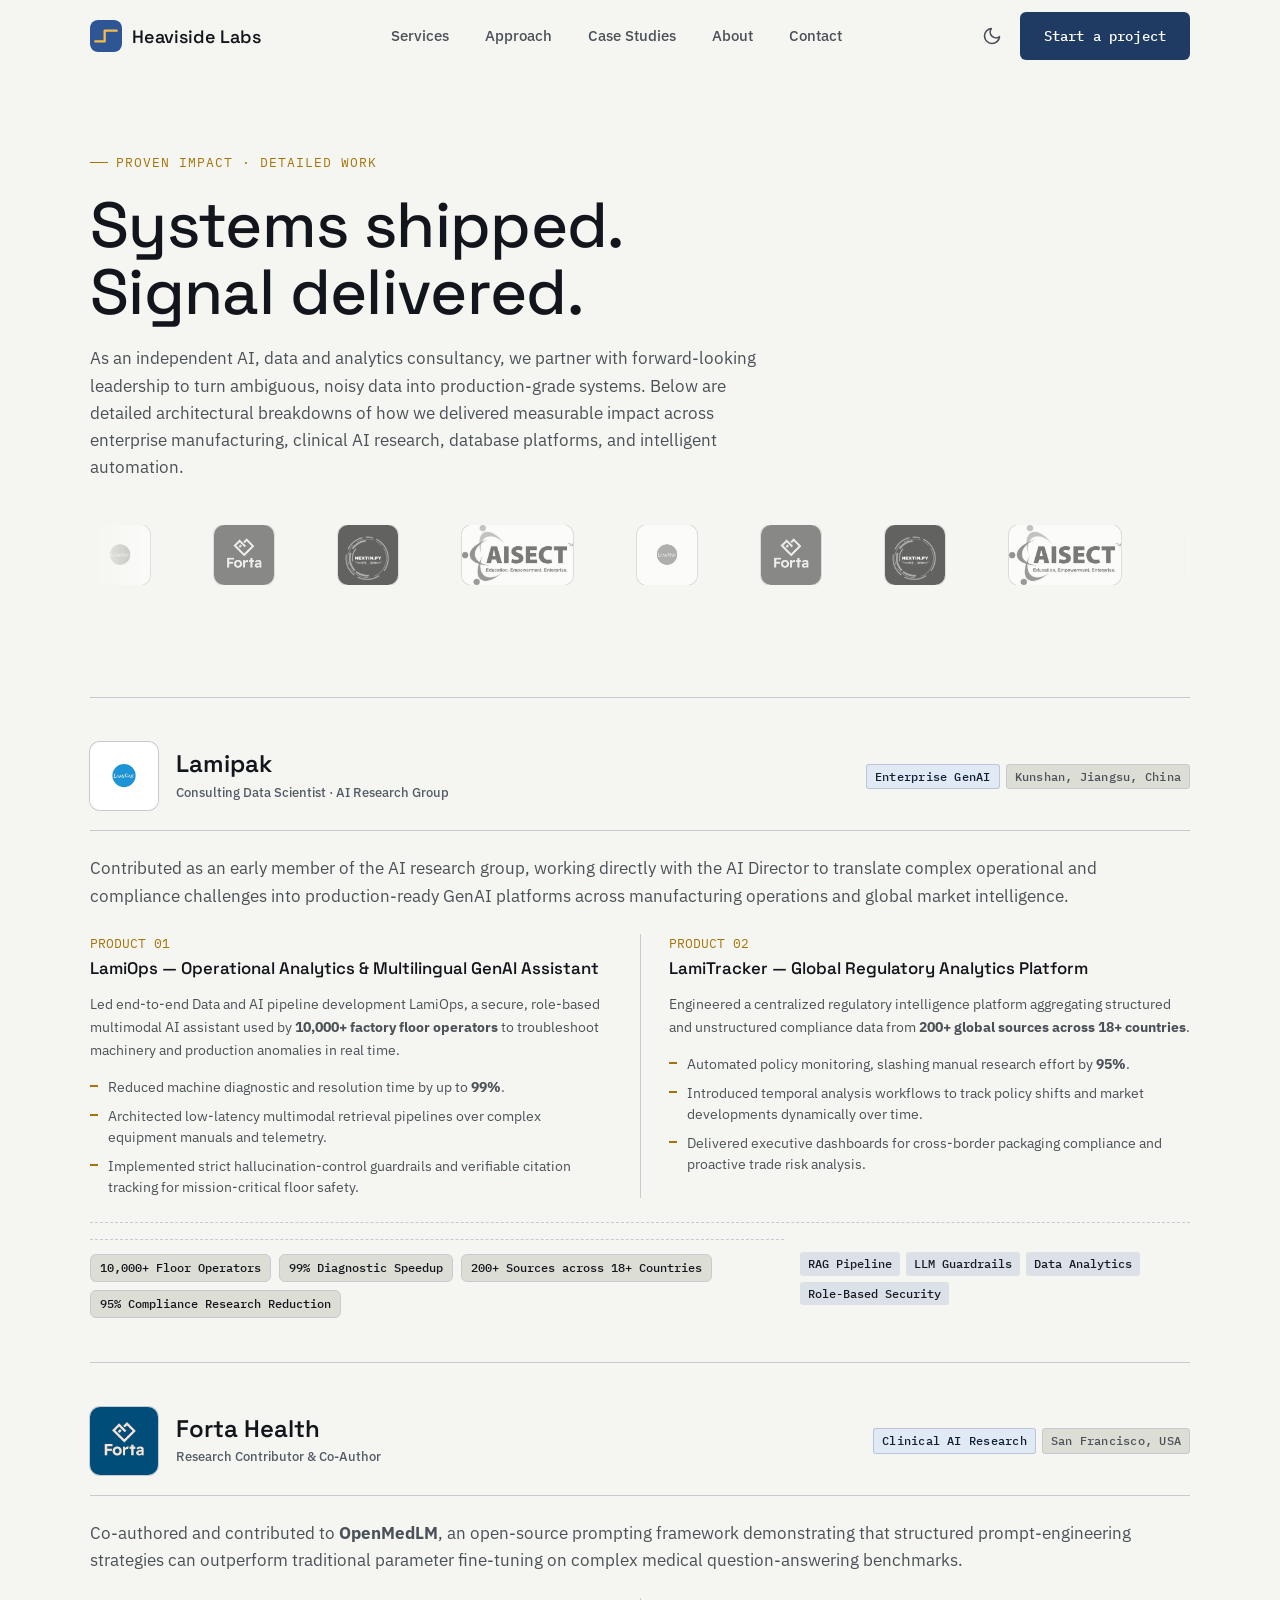
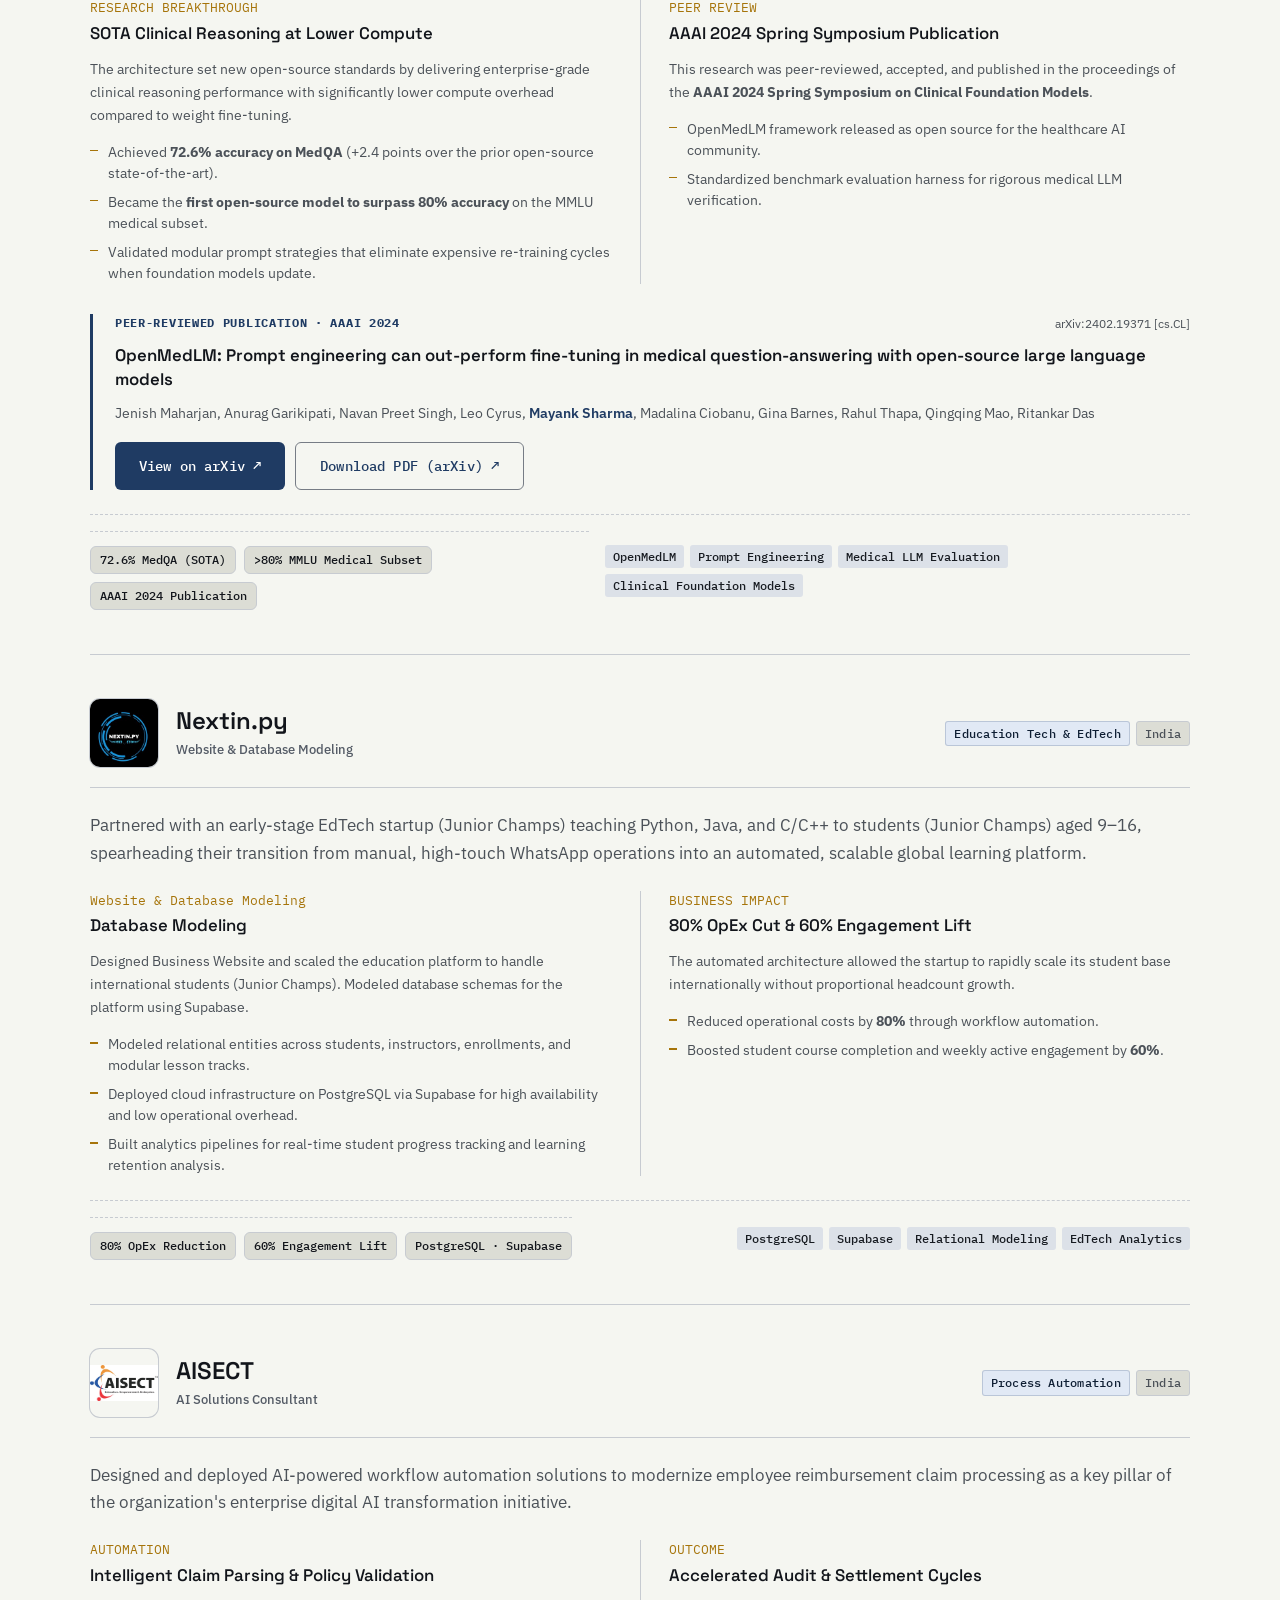
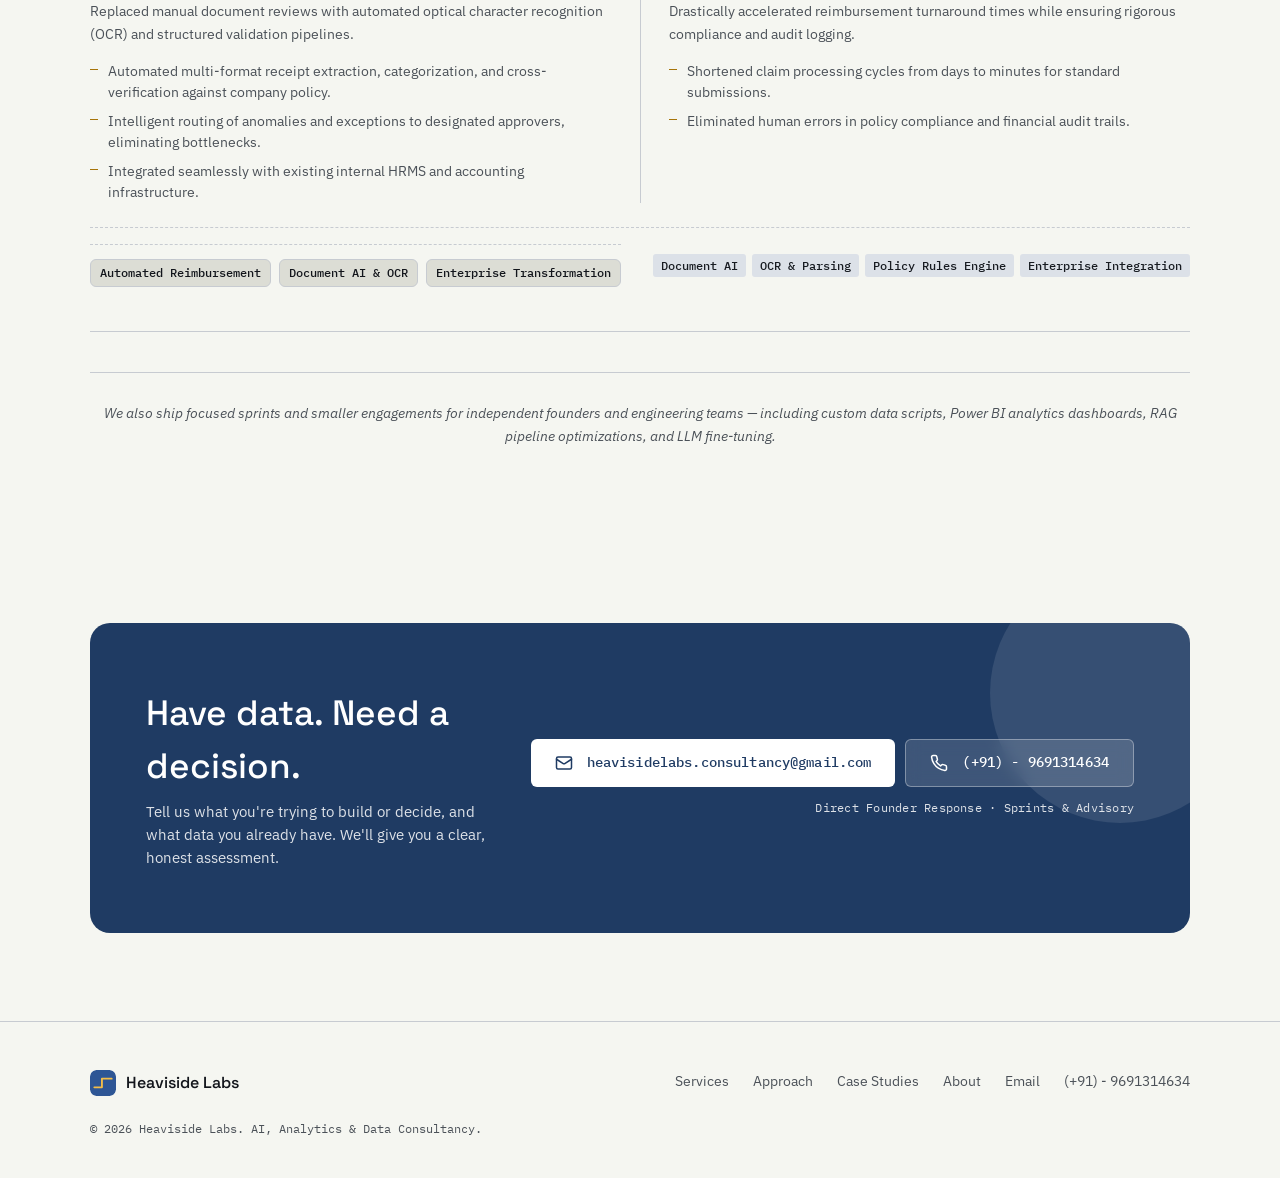
==== commit 58e473d4: "fixed website layout and structure" ====
--- a/case-studies.html
+++ b/case-studies.html
@@ -13,10 +13,21 @@
     <link rel="preconnect" href="https://fonts.googleapis.com" />
     <link rel="preconnect" href="https://fonts.gstatic.com" crossorigin />
     <link
-      href="https://fonts.googleapis.com/css2?family=Roboto+Flex:opsz,wght@8..144,400..600&family=Roboto:wght@400;500;700&family=Roboto+Mono:wght@400;500&display=swap"
+      href="https://fonts.googleapis.com/css2?family=Space+Grotesk:wght@500;600;700&family=IBM+Plex+Sans:wght@400;500;600&family=IBM+Plex+Mono:wght@400;500;600&display=swap"
       rel="stylesheet"
     />
     <link rel="stylesheet" href="style.css" />
+    <meta property="og:type" content="website" />
+    <meta
+      property="og:title"
+      content="Case Studies &amp; Client Impact — Heaviside Labs"
+    />
+    <meta
+      property="og:description"
+      content="Explore in-depth technical case studies and proven business impact from Heaviside Labs across enterprise GenAI platforms, clinical foundation model research, cloud data systems, and intelligent automation."
+    />
+    <meta property="og:url" content="https://heavisidelabs.in/case-studies.html" />
+    <meta name="twitter:card" content="summary" />
   </head>
   <body>
     <a class="skip-link" href="#main">Skip to content</a>
@@ -72,7 +83,6 @@
               stroke-width="2"
               stroke-linecap="round"
               stroke-linejoin="round"
-              style="display: none"
             >
               <circle cx="12" cy="12" r="4" />
               <path
@@ -105,14 +115,18 @@
         </div>
       </div>
       <nav class="mobile-menu" id="mobile-menu" aria-label="Primary">
-        <a class="mobile-menu-link" href="index.html#services">Services</a>
-        <a class="mobile-menu-link" href="index.html#approach">Approach</a>
-        <a class="mobile-menu-link" href="case-studies.html">Case Studies</a>
-        <a class="mobile-menu-link" href="index.html#about">About</a>
-        <a class="mobile-menu-link" href="index.html#contact">Contact</a>
-        <a class="btn btn-filled" href="index.html#contact"
-          ><span class="state-layer"></span>Start a project</a
-        >
+        <div class="mobile-menu-clip">
+          <div class="mobile-menu-inner">
+            <a class="mobile-menu-link" href="index.html#services">Services</a>
+            <a class="mobile-menu-link" href="index.html#approach">Approach</a>
+            <a class="mobile-menu-link" href="case-studies.html">Case Studies</a>
+            <a class="mobile-menu-link" href="index.html#about">About</a>
+            <a class="mobile-menu-link" href="index.html#contact">Contact</a>
+            <a class="btn btn-filled" href="index.html#contact"
+              ><span class="state-layer"></span>Start a project</a
+            >
+          </div>
+        </div>
       </nav>
     </header>
 
@@ -133,38 +147,82 @@
             </p>
           </div>
 
-          <!-- Quick Client Logo Strip -->
-          <div class="client-logo-strip reveal" aria-label="Featured Clients">
-            <a class="client-logo-item" href="#lamipak">
-              <div class="client-logo-frame">
+          <!-- Client Logo Marquee -->
+          <div class="logo-marquee reveal" role="region" aria-label="Client companies">
+            <div class="logo-marquee-track">
+              <a class="logo-marquee-logo" href="#lamipak">
                 <img src="assets/clients/lamipak-logo.png" alt="Lamipak logo" />
-              </div>
-              <span class="client-logo-title">Lamipak</span>
-            </a>
-            <a class="client-logo-item" href="#forta-health">
-              <div class="client-logo-frame">
-                <img
-                  src="assets/clients/forta-health-logo.png"
-                  alt="Forta Health logo"
-                />
-              </div>
-              <span class="client-logo-title">Forta Health</span>
-            </a>
-            <a class="client-logo-item" href="#nextinpy">
-              <div class="client-logo-frame">
-                <img
-                  src="assets/clients/nextinpy-logo.png"
-                  alt="Nextin.py logo"
-                />
-              </div>
-              <span class="client-logo-title">Nextin.py</span>
-            </a>
-            <a class="client-logo-item" href="#aisect">
-              <div class="client-logo-frame">
+              </a>
+              <a class="logo-marquee-logo" href="#forta-health">
+                <img src="assets/clients/forta-health-logo.png" alt="Forta Health logo" />
+              </a>
+              <a class="logo-marquee-logo" href="#nextinpy">
+                <img src="assets/clients/nextinpy-logo.png" alt="Nextin.py logo" />
+              </a>
+              <a class="logo-marquee-logo" href="#aisect">
                 <img src="assets/clients/aisect-logo.png" alt="AISECT logo" />
-              </div>
-              <span class="client-logo-title">AISECT</span>
-            </a>
+              </a>
+              <a class="logo-marquee-logo" href="#lamipak">
+                <img src="assets/clients/lamipak-logo.png" alt="Lamipak logo" />
+              </a>
+              <a class="logo-marquee-logo" href="#forta-health">
+                <img src="assets/clients/forta-health-logo.png" alt="Forta Health logo" />
+              </a>
+              <a class="logo-marquee-logo" href="#nextinpy">
+                <img src="assets/clients/nextinpy-logo.png" alt="Nextin.py logo" />
+              </a>
+              <a class="logo-marquee-logo" href="#aisect">
+                <img src="assets/clients/aisect-logo.png" alt="AISECT logo" />
+              </a>
+              <a class="logo-marquee-logo" href="#lamipak">
+                <img src="assets/clients/lamipak-logo.png" alt="Lamipak logo" />
+              </a>
+              <a class="logo-marquee-logo" href="#forta-health">
+                <img src="assets/clients/forta-health-logo.png" alt="Forta Health logo" />
+              </a>
+              <a class="logo-marquee-logo" href="#nextinpy">
+                <img src="assets/clients/nextinpy-logo.png" alt="Nextin.py logo" />
+              </a>
+              <a class="logo-marquee-logo" href="#aisect">
+                <img src="assets/clients/aisect-logo.png" alt="AISECT logo" />
+              </a>
+              <a class="logo-marquee-logo" href="#lamipak" aria-hidden="true" tabindex="-1">
+                <img src="assets/clients/lamipak-logo.png" alt="" />
+              </a>
+              <a class="logo-marquee-logo" href="#forta-health" aria-hidden="true" tabindex="-1">
+                <img src="assets/clients/forta-health-logo.png" alt="" />
+              </a>
+              <a class="logo-marquee-logo" href="#nextinpy" aria-hidden="true" tabindex="-1">
+                <img src="assets/clients/nextinpy-logo.png" alt="" />
+              </a>
+              <a class="logo-marquee-logo" href="#aisect" aria-hidden="true" tabindex="-1">
+                <img src="assets/clients/aisect-logo.png" alt="" />
+              </a>
+              <a class="logo-marquee-logo" href="#lamipak" aria-hidden="true" tabindex="-1">
+                <img src="assets/clients/lamipak-logo.png" alt="" />
+              </a>
+              <a class="logo-marquee-logo" href="#forta-health" aria-hidden="true" tabindex="-1">
+                <img src="assets/clients/forta-health-logo.png" alt="" />
+              </a>
+              <a class="logo-marquee-logo" href="#nextinpy" aria-hidden="true" tabindex="-1">
+                <img src="assets/clients/nextinpy-logo.png" alt="" />
+              </a>
+              <a class="logo-marquee-logo" href="#aisect" aria-hidden="true" tabindex="-1">
+                <img src="assets/clients/aisect-logo.png" alt="" />
+              </a>
+              <a class="logo-marquee-logo" href="#lamipak" aria-hidden="true" tabindex="-1">
+                <img src="assets/clients/lamipak-logo.png" alt="" />
+              </a>
+              <a class="logo-marquee-logo" href="#forta-health" aria-hidden="true" tabindex="-1">
+                <img src="assets/clients/forta-health-logo.png" alt="" />
+              </a>
+              <a class="logo-marquee-logo" href="#nextinpy" aria-hidden="true" tabindex="-1">
+                <img src="assets/clients/nextinpy-logo.png" alt="" />
+              </a>
+              <a class="logo-marquee-logo" href="#aisect" aria-hidden="true" tabindex="-1">
+                <img src="assets/clients/aisect-logo.png" alt="" />
+              </a>
+            </div>
           </div>
         </div>
       </section>
--- a/style.css
+++ b/style.css
@@ -2,58 +2,52 @@
    Heaviside Labs — Material Design 3 token system
    ========================================================================== */
 
-@font-face {
-  font-family: 'Roboto Flex';
-  src: local('Roboto Flex');
-  font-display: swap;
-}
-
 :root {
-  /* ---- Color roles (M3, light scheme) — "signal navy + amber trace" ---- */
-  --md-primary: #2E5695;
+  /* ---- Color roles (light scheme) — "instrument panel: ink + signal amber" ---- */
+  --md-primary: #1F3B63;
   --md-on-primary: #FFFFFF;
-  --md-primary-container: #D7E3FF;
-  --md-on-primary-container: #001B3D;
-
-  --md-secondary: #58606F;
+  --md-primary-container: #E1E9F5;
+  --md-on-primary-container: #0E1E33;
+
+  --md-secondary: #545B66;
   --md-on-secondary: #FFFFFF;
-  --md-secondary-container: #DCE3F1;
-  --md-on-secondary-container: #151D2A;
-
-  --md-tertiary: #7A5900;
+  --md-secondary-container: #DCE1E8;
+  --md-on-secondary-container: #171B21;
+
+  --md-tertiary: #A6740A;
   --md-on-tertiary: #FFFFFF;
-  --md-tertiary-container: #FFDEA1;
-  --md-on-tertiary-container: #271A00;
+  --md-tertiary-container: #F5DFAF;
+  --md-on-tertiary-container: #2B1D00;
 
   --md-error: #BA1A1A;
   --md-on-error: #FFFFFF;
 
-  --md-background: #FBF9FF;
-  --md-on-background: #1A1B20;
-
-  --md-surface: #FBF9FF;
-  --md-on-surface: #1A1B20;
-  --md-on-surface-variant: #45474E;
-
-  --md-outline: #767680;
-  --md-outline-variant: #C6C6D0;
+  --md-background: #F5F6F1;
+  --md-on-background: #12151B;
+
+  --md-surface: #F5F6F1;
+  --md-on-surface: #12151B;
+  --md-on-surface-variant: #4B5158;
+
+  --md-outline: #767C85;
+  --md-outline-variant: #C7CBD1;
 
   --md-surface-container-lowest: #FFFFFF;
-  --md-surface-container-low: #F5F4FA;
-  --md-surface-container: #F0EFF6;
-  --md-surface-container-high: #EAE9F1;
-  --md-surface-container-highest: #E4E3EB;
-
-  --md-inverse-surface: #2F3036;
-  --md-inverse-on-surface: #F1F0F7;
+  --md-surface-container-low: #F0F1EC;
+  --md-surface-container: #EAEBE5;
+  --md-surface-container-high: #E3E4DD;
+  --md-surface-container-highest: #DCDDD5;
+
+  --md-inverse-surface: #262A30;
+  --md-inverse-on-surface: #EDEEE8;
   --md-shadow: #000000;
 
-  /* ---- Shape scale ---- */
-  --shape-xs: 4px;
-  --shape-sm: 8px;
-  --shape-md: 12px;
-  --shape-lg: 16px;
-  --shape-xl: 28px;
+  /* ---- Shape scale — instrument-panel, not app-store-pill ---- */
+  --shape-xs: 3px;
+  --shape-sm: 6px;
+  --shape-md: 10px;
+  --shape-lg: 14px;
+  --shape-xl: 20px;
   --shape-full: 999px;
 
   /* ---- Elevation ---- */
@@ -66,93 +60,93 @@
   --motion-emphasized: cubic-bezier(0.3, 0, 0, 1);
 
   /* ---- Type ---- */
-  --font-display: 'Roboto Flex', 'Roboto', system-ui, sans-serif;
-  --font-body: 'Roboto', system-ui, sans-serif;
-  --font-mono: 'Roboto Mono', ui-monospace, 'SF Mono', Menlo, monospace;
+  --font-display: 'Space Grotesk', system-ui, sans-serif;
+  --font-body: 'IBM Plex Sans', system-ui, sans-serif;
+  --font-mono: 'IBM Plex Mono', ui-monospace, 'SF Mono', Menlo, monospace;
 
   color-scheme: light;
 }
 
 :root:not([data-theme="light"]) {
   @media (prefers-color-scheme: dark) {
-    --md-primary: #AAC7FF;
-    --md-on-primary: #00305F;
-    --md-primary-container: #164382;
-    --md-on-primary-container: #D7E3FF;
-
-    --md-secondary: #C0C8DA;
-    --md-on-secondary: #2A323F;
-    --md-secondary-container: #404957;
-    --md-on-secondary-container: #DCE3F1;
-
-    --md-tertiary: #F4BD48;
-    --md-on-tertiary: #402D00;
-    --md-tertiary-container: #5C4200;
-    --md-on-tertiary-container: #FFDEA1;
+    --md-primary: #A9C4EE;
+    --md-on-primary: #0B2340;
+    --md-primary-container: #1D3A5E;
+    --md-on-primary-container: #DCE7FB;
+
+    --md-secondary: #BFC6D1;
+    --md-on-secondary: #282E36;
+    --md-secondary-container: #3D444D;
+    --md-on-secondary-container: #DCE1E8;
+
+    --md-tertiary: #E8B750;
+    --md-on-tertiary: #3A2700;
+    --md-tertiary-container: #573D00;
+    --md-on-tertiary-container: #FBDFA0;
 
     --md-error: #FFB4AB;
     --md-on-error: #690005;
 
-    --md-background: #121316;
-    --md-on-background: #E3E2E9;
-
-    --md-surface: #121316;
-    --md-on-surface: #E3E2E9;
-    --md-on-surface-variant: #C6C6D0;
-
-    --md-outline: #90909A;
-    --md-outline-variant: #45474E;
-
-    --md-surface-container-lowest: #0C0D0F;
-    --md-surface-container-low: #191A1E;
-    --md-surface-container: #1D1E22;
-    --md-surface-container-high: #282A2E;
-    --md-surface-container-highest: #333539;
-
-    --md-inverse-surface: #E3E2E9;
-    --md-inverse-on-surface: #2F3036;
+    --md-background: #0B0D10;
+    --md-on-background: #E4E5E0;
+
+    --md-surface: #0B0D10;
+    --md-on-surface: #E4E5E0;
+    --md-on-surface-variant: #C2C6CC;
+
+    --md-outline: #8D939C;
+    --md-outline-variant: #3A3F46;
+
+    --md-surface-container-lowest: #060708;
+    --md-surface-container-low: #131519;
+    --md-surface-container: #17191D;
+    --md-surface-container-high: #212327;
+    --md-surface-container-highest: #2B2D31;
+
+    --md-inverse-surface: #E4E5E0;
+    --md-inverse-on-surface: #282A2E;
 
     color-scheme: dark;
   }
 }
 
 :root[data-theme="dark"] {
-  --md-primary: #AAC7FF;
-  --md-on-primary: #00305F;
-  --md-primary-container: #164382;
-  --md-on-primary-container: #D7E3FF;
-
-  --md-secondary: #C0C8DA;
-  --md-on-secondary: #2A323F;
-  --md-secondary-container: #404957;
-  --md-on-secondary-container: #DCE3F1;
-
-  --md-tertiary: #F4BD48;
-  --md-on-tertiary: #402D00;
-  --md-tertiary-container: #5C4200;
-  --md-on-tertiary-container: #FFDEA1;
+  --md-primary: #A9C4EE;
+  --md-on-primary: #0B2340;
+  --md-primary-container: #1D3A5E;
+  --md-on-primary-container: #DCE7FB;
+
+  --md-secondary: #BFC6D1;
+  --md-on-secondary: #282E36;
+  --md-secondary-container: #3D444D;
+  --md-on-secondary-container: #DCE1E8;
+
+  --md-tertiary: #E8B750;
+  --md-on-tertiary: #3A2700;
+  --md-tertiary-container: #573D00;
+  --md-on-tertiary-container: #FBDFA0;
 
   --md-error: #FFB4AB;
   --md-on-error: #690005;
 
-  --md-background: #121316;
-  --md-on-background: #E3E2E9;
-
-  --md-surface: #121316;
-  --md-on-surface: #E3E2E9;
-  --md-on-surface-variant: #C6C6D0;
-
-  --md-outline: #90909A;
-  --md-outline-variant: #45474E;
-
-  --md-surface-container-lowest: #0C0D0F;
-  --md-surface-container-low: #191A1E;
-  --md-surface-container: #1D1E22;
-  --md-surface-container-high: #282A2E;
-  --md-surface-container-highest: #333539;
-
-  --md-inverse-surface: #E3E2E9;
-  --md-inverse-on-surface: #2F3036;
+  --md-background: #0B0D10;
+  --md-on-background: #E4E5E0;
+
+  --md-surface: #0B0D10;
+  --md-on-surface: #E4E5E0;
+  --md-on-surface-variant: #C2C6CC;
+
+  --md-outline: #8D939C;
+  --md-outline-variant: #3A3F46;
+
+  --md-surface-container-lowest: #060708;
+  --md-surface-container-low: #131519;
+  --md-surface-container: #17191D;
+  --md-surface-container-high: #212327;
+  --md-surface-container-highest: #2B2D31;
+
+  --md-inverse-surface: #E4E5E0;
+  --md-inverse-on-surface: #282A2E;
 
   color-scheme: dark;
 }
@@ -280,11 +274,11 @@
   gap: 8px;
   height: 48px;
   padding-inline: 24px;
-  border-radius: var(--shape-full);
+  border-radius: var(--shape-sm);
   border: none;
   cursor: pointer;
-  font-family: var(--font-body);
-  font-size: 0.9375rem;
+  font-family: var(--font-mono);
+  font-size: 0.875rem;
   font-weight: 500;
   letter-spacing: 0.01em;
   text-decoration: none;
@@ -337,9 +331,31 @@
   cursor: pointer;
   position: relative;
   overflow: hidden;
+  transition: background-color 0.2s var(--motion-standard), transform 0.15s var(--motion-standard);
 }
 .icon-btn:hover { background: color-mix(in srgb, var(--md-on-surface) 8%, transparent); }
-.icon-btn svg { width: 20px; height: 20px; }
+.icon-btn:active { transform: scale(0.92); }
+.icon-btn svg {
+  width: 20px;
+  height: 20px;
+  position: absolute;
+  top: 50%;
+  left: 50%;
+  transform: translate(-50%, -50%);
+  transition: opacity 0.3s var(--motion-standard), transform 0.4s var(--motion-emphasized);
+}
+#theme-icon-light {
+  opacity: 0;
+  transform: translate(-50%, -50%) scale(0.5) rotate(-90deg);
+}
+#theme-toggle[aria-pressed="true"] #theme-icon-dark {
+  opacity: 0;
+  transform: translate(-50%, -50%) scale(0.5) rotate(90deg);
+}
+#theme-toggle[aria-pressed="true"] #theme-icon-light {
+  opacity: 1;
+  transform: translate(-50%, -50%) scale(1) rotate(0deg);
+}
 
 /* ripple */
 .ripple {
@@ -418,14 +434,26 @@
 }
 
 .mobile-menu {
-  display: none;
+  display: grid;
+  grid-template-rows: 0fr;
+  border-top: 1px solid transparent;
+  transition: grid-template-rows 0.3s var(--motion-emphasized), border-color 0.3s var(--motion-standard);
+}
+.mobile-menu.is-open {
+  grid-template-rows: 1fr;
+  border-top-color: var(--md-outline-variant);
+}
+@media (min-width: 860px) { .mobile-menu { display: none !important; } }
+.mobile-menu-clip {
+  min-height: 0;
+  overflow: hidden;
+}
+.mobile-menu-inner {
+  display: flex;
   flex-direction: column;
   gap: 2px;
   padding: 8px 24px 20px;
-  border-top: 1px solid var(--md-outline-variant);
-}
-.mobile-menu.is-open { display: flex; }
-@media (min-width: 860px) { .mobile-menu { display: none !important; } }
+}
 .mobile-menu-link {
   padding: 14px 4px;
   text-decoration: none;
@@ -433,6 +461,11 @@
   font-size: 1rem;
   font-weight: 500;
   border-bottom: 1px solid var(--md-outline-variant);
+  transition: color 0.2s var(--motion-standard), padding-left 0.2s var(--motion-standard);
+}
+.mobile-menu-link:hover {
+  color: var(--md-primary);
+  padding-left: 8px;
 }
 .mobile-menu .btn { margin-top: 14px; align-self: flex-start; }
 
@@ -547,278 +580,84 @@
   position: relative;
 }
 
-.about-hero-grid {
+/* Differentiator spec list — hairline rows, no cards */
+.pillar-list {
+  display: flex;
+  flex-direction: column;
+  border-top: 1px solid var(--md-outline-variant);
+}
+
+.pillar-row {
+  display: grid;
+  grid-template-columns: 44px 1fr;
+  gap: 20px;
+  padding: 26px 4px;
+  border-bottom: 1px solid var(--md-outline-variant);
+  transition: background-color 0.2s var(--motion-standard);
+}
+@media (min-width: 700px) {
+  .pillar-row {
+    grid-template-columns: 56px 1fr;
+    padding: 30px 6px;
+  }
+}
+.pillar-row:hover {
+  background: color-mix(in srgb, var(--md-primary) 5%, transparent);
+}
+
+.pillar-icon {
+  width: 40px;
+  height: 40px;
+  display: flex;
+  align-items: center;
+  justify-content: center;
+  color: var(--md-primary);
+}
+.pillar-icon svg {
+  width: 26px;
+  height: 26px;
+  transition: transform 0.3s var(--motion-emphasized);
+}
+.pillar-row:hover .pillar-icon svg {
+  transform: scale(1.1);
+}
+
+.pillar-content h4 {
+  font-family: var(--font-display);
+  font-weight: 600;
+  font-size: 1.1rem;
+  color: var(--md-on-surface);
+  margin-bottom: 6px;
+}
+
+.pillar-content p {
+  font-size: 0.9375rem;
+  color: var(--md-on-surface-variant);
+  line-height: 1.65;
+  max-width: 60ch;
+}
+
+/* Founder & Principal Spotlight — plain profile row, no card */
+.founder-profile {
+  margin-top: 40px;
+  display: flex;
+  flex-direction: column;
+  gap: 20px;
+}
+
+.founder-row {
   display: grid;
   grid-template-columns: 1fr;
   gap: 24px;
-  margin-bottom: 28px;
-}
-@media (min-width: 900px) {
-  .about-hero-grid {
-    grid-template-columns: 1.2fr 1fr;
-    gap: 32px;
-    align-items: stretch;
-  }
-}
-
-.about-story-card {
-  background: var(--md-surface-container);
-  border: 1px solid var(--md-outline-variant);
-  border-radius: var(--shape-xl);
-  padding: 36px 32px;
-  display: flex;
-  flex-direction: column;
-  gap: 18px;
-  box-shadow: var(--elev-1);
-}
-@media (max-width: 640px) {
-  .about-story-card {
-    padding: 24px 20px;
-  }
-}
-
-.about-story-badge {
-  display: inline-flex;
-  align-self: flex-start;
-}
-.about-story-badge span {
-  font-family: var(--font-mono);
-  font-size: 0.75rem;
-  font-weight: 600;
-  letter-spacing: 0.08em;
-  color: var(--md-tertiary);
-  background: var(--md-tertiary-container);
-  padding: 4px 12px;
-  border-radius: var(--shape-full);
-}
-
-.about-story-title {
-  font-family: var(--font-display);
-  font-size: 1.35rem;
-  font-weight: 600;
-  color: var(--md-on-surface);
-  line-height: 1.3;
-}
-
-.about-story-p {
-  color: var(--md-on-surface-variant);
-  font-size: 0.95rem;
-  line-height: 1.65;
-}
-.about-story-p strong {
-  color: var(--md-primary);
-  font-weight: 600;
-}
-
-.about-diagram-card {
-  background: var(--md-surface-container-high);
-  border: 1px solid var(--md-outline-variant);
-  border-radius: var(--shape-xl);
-  padding: 28px 24px;
-  display: flex;
-  flex-direction: column;
-  justify-content: space-between;
-  gap: 20px;
-  box-shadow: var(--elev-1);
-}
-@media (max-width: 640px) {
-  .about-diagram-card {
-    padding: 20px 16px;
-  }
-}
-
-.step-diagram-header {
-  display: flex;
-  align-items: center;
-  justify-content: space-between;
-  border-bottom: 1px solid var(--md-outline-variant);
-  padding-bottom: 12px;
-}
-.step-diagram-tag {
-  font-family: var(--font-mono);
-  font-size: 0.725rem;
-  color: var(--md-on-surface-variant);
-  letter-spacing: 0.06em;
-}
-.step-formula {
-  font-family: var(--font-mono);
-  font-size: 0.775rem;
-  font-weight: 600;
-  color: var(--md-primary);
-}
-
-.step-flow {
-  display: flex;
-  flex-direction: column;
-  gap: 16px;
-}
-
-.step-state {
-  border-radius: var(--shape-md);
-  padding: 14px 16px;
-  display: flex;
-  flex-direction: column;
-  gap: 8px;
-}
-
-.step-state-before {
-  background: color-mix(in srgb, var(--md-error) 6%, var(--md-surface-container));
-  border: 1px dashed color-mix(in srgb, var(--md-error) 35%, var(--md-outline-variant));
-}
-.step-state-after {
-  background: color-mix(in srgb, var(--md-primary) 8%, var(--md-surface-container));
-  border: 1px solid var(--md-primary);
-}
-
-.step-state-badge {
-  font-family: var(--font-mono);
-  font-size: 0.725rem;
-  font-weight: 700;
-  letter-spacing: 0.06em;
-}
-.step-state-before .step-state-badge {
-  color: var(--md-error);
-}
-.step-state-after .step-state-badge {
-  color: var(--md-primary);
-}
-
-.step-state-list {
-  list-style: none;
-  padding: 0;
-  margin: 0;
-  display: flex;
-  flex-direction: column;
-  gap: 4px;
-}
-.step-state-list li {
-  font-size: 0.825rem;
-  color: var(--md-on-surface-variant);
-  display: flex;
-  align-items: center;
-  gap: 8px;
-}
-.step-state-list li::before {
-  content: "•";
-  font-weight: bold;
-}
-.step-state-before li::before {
-  color: var(--md-error);
-}
-.step-state-after li::before {
-  color: var(--md-primary);
-}
-
-.step-transition {
-  display: flex;
-  align-items: center;
-  gap: 12px;
-  justify-content: center;
-}
-.step-pulse-line {
-  flex: 1;
-  height: 2px;
-  background: linear-gradient(90deg, transparent, var(--md-tertiary), transparent);
-}
-.step-node {
-  background: var(--md-tertiary-container);
-  border: 1px solid var(--md-tertiary);
-  border-radius: var(--shape-full);
-  padding: 4px 14px;
-  display: flex;
-  align-items: center;
-  gap: 8px;
-  box-shadow: 0 0 12px color-mix(in srgb, var(--md-tertiary) 30%, transparent);
-}
-.step-node-icon {
-  font-family: var(--font-mono);
-  font-weight: 700;
-  color: var(--md-tertiary);
-  font-size: 0.85rem;
-}
-.step-node-label {
-  font-family: var(--font-mono);
-  font-size: 0.75rem;
-  font-weight: 600;
-  color: var(--md-on-tertiary-container);
-}
-
-/* About Pillars Grid */
-.about-pillars-grid {
-  display: grid;
-  grid-template-columns: 1fr;
-  gap: 20px;
 }
 @media (min-width: 768px) {
-  .about-pillars-grid {
-    grid-template-columns: repeat(3, 1fr);
-  }
-}
-
-.pillar-card {
-  background: var(--md-surface-container);
-  border: 1px solid var(--md-outline-variant);
-  border-radius: var(--shape-lg);
-  padding: 28px 24px;
-  display: flex;
-  flex-direction: column;
-  gap: 12px;
-  transition: transform 0.25s var(--motion-standard), box-shadow 0.25s var(--motion-standard), border-color 0.25s var(--motion-standard);
-}
-.pillar-card:hover {
-  transform: translateY(-2px);
-  box-shadow: var(--elev-2);
-  border-color: var(--md-primary);
-}
-
-.pillar-num {
-  font-family: var(--font-mono);
-  font-size: 1.25rem;
-  font-weight: 700;
-  color: var(--md-primary);
-  opacity: 0.9;
-}
-
-.pillar-card h4 {
-  font-family: var(--font-display);
-  font-weight: 600;
-  font-size: 1.05rem;
-  color: var(--md-on-surface);
-}
-
-.pillar-card p {
-  font-size: 0.8875rem;
-  color: var(--md-on-surface-variant);
-  line-height: 1.6;
-}
-
-/* Founder & Principal Spotlight */
-.founder-card {
-  margin-top: 28px;
-  background: var(--md-surface-container);
-  border: 1px solid var(--md-outline-variant);
-  border-radius: var(--shape-xl);
-  padding: 36px 32px;
-  display: grid;
-  grid-template-columns: 1fr;
-  gap: 24px;
-  box-shadow: var(--elev-1);
-  position: relative;
-  overflow: hidden;
-}
-@media (min-width: 768px) {
-  .founder-card {
+  .founder-row {
     grid-template-columns: auto 1fr;
     gap: 32px;
     align-items: start;
-    padding: 40px 36px;
   }
 }
 @media (max-width: 640px) {
-  .founder-card {
-    padding: 24px 20px;
-    gap: 18px;
-  }
   .founder-avatar-wrap {
     justify-content: flex-start;
   }
@@ -853,29 +692,6 @@
   }
 }
 
-.founder-avatar-initials {
-  width: 80px;
-  height: 80px;
-  border-radius: var(--shape-lg);
-  background: linear-gradient(135deg, var(--md-primary-container), var(--md-surface-container-highest));
-  border: 2px solid var(--md-primary);
-  color: var(--md-primary);
-  font-family: var(--font-display);
-  font-size: 1.75rem;
-  font-weight: 700;
-  display: flex;
-  align-items: center;
-  justify-content: center;
-  box-shadow: 0 4px 16px color-mix(in srgb, var(--md-primary) 20%, transparent);
-}
-@media (min-width: 768px) {
-  .founder-avatar-initials {
-    width: 96px;
-    height: 96px;
-    font-size: 2.1rem;
-  }
-}
-
 .founder-info {
   display: flex;
   flex-direction: column;
@@ -901,6 +717,7 @@
   font-size: 0.9375rem;
   color: var(--md-on-surface-variant);
   line-height: 1.65;
+  max-width: 68ch;
 }
 
 .founder-credentials-row {
@@ -972,27 +789,42 @@
 }
 
 /* ==========================================================================
-   Service cards
+   Services — plain columns, hairline divided, no cards
    ========================================================================== */
 
-.card-grid {
+.service-grid {
   display: grid;
-  gap: 20px;
+  gap: 40px;
   grid-template-columns: 1fr;
 }
-@media (min-width: 700px) { .card-grid { grid-template-columns: repeat(3, 1fr); } }
-
-.card {
-  background: var(--md-surface-container);
-  border-radius: var(--shape-lg);
-  padding: 28px 26px;
+@media (min-width: 700px) {
+  .service-grid {
+    grid-template-columns: repeat(3, 1fr);
+    gap: 0;
+  }
+}
+
+.service-item {
   display: flex;
   flex-direction: column;
   gap: 16px;
-  box-shadow: var(--elev-1);
-  transition: box-shadow 0.25s var(--motion-standard), transform 0.25s var(--motion-standard);
-}
-.card:hover { box-shadow: var(--elev-3); transform: translateY(-2px); }
+  padding-top: 28px;
+  border-top: 1px solid var(--md-outline-variant);
+}
+@media (min-width: 700px) {
+  .service-item {
+    padding: 0 32px;
+    border-top: none;
+    border-left: 1px solid var(--md-outline-variant);
+  }
+  .service-item:first-child {
+    padding-left: 0;
+    border-left: none;
+  }
+  .service-item:last-child {
+    padding-right: 0;
+  }
+}
 .card-icon {
   width: 44px;
   height: 44px;
@@ -1002,10 +834,12 @@
   display: flex;
   align-items: center;
   justify-content: center;
+  transition: transform 0.3s var(--motion-emphasized);
 }
 .card-icon svg { width: 22px; height: 22px; }
-.card h3 { font-family: var(--font-display); font-weight: 550; font-size: 1.15rem; color: var(--md-on-surface); }
-.card p { color: var(--md-on-surface-variant); font-size: 0.9375rem; line-height: 1.6; }
+.service-item:hover .card-icon { transform: scale(1.08) rotate(-4deg); }
+.service-item h3 { font-family: var(--font-display); font-weight: 550; font-size: 1.15rem; color: var(--md-on-surface); }
+.service-item p { color: var(--md-on-surface-variant); font-size: 0.9375rem; line-height: 1.6; }
 .card-list { list-style: none; padding: 0; margin: 4px 0 0; display: flex; flex-direction: column; gap: 8px; }
 .card-list li {
   font-size: 0.875rem;
@@ -1055,20 +889,25 @@
 
 .diff-grid {
   display: grid;
-  gap: 1px;
-  background: var(--md-outline-variant);
-  border: 1px solid var(--md-outline-variant);
-  border-radius: var(--shape-lg);
-  overflow: hidden;
   grid-template-columns: 1fr;
+  border-top: 1px solid var(--md-outline-variant);
 }
 @media (min-width: 760px) { .diff-grid { grid-template-columns: repeat(2, 1fr); } }
 .diff-item {
-  background: var(--md-surface);
-  padding: 28px 26px;
+  padding: 26px 4px;
+  border-bottom: 1px solid var(--md-outline-variant);
   display: flex;
   flex-direction: column;
   gap: 8px;
+  transition: background-color 0.25s var(--motion-standard);
+}
+@media (min-width: 760px) {
+  .diff-item { padding: 28px 32px; }
+  .diff-item:nth-child(odd) { border-right: 1px solid var(--md-outline-variant); padding-left: 0; }
+  .diff-item:nth-child(even) { padding-right: 0; }
+}
+.diff-item:hover {
+  background: var(--md-surface-container);
 }
 .diff-item h4 { font-family: var(--font-display); font-weight: 550; font-size: 1.05rem; color: var(--md-on-surface); }
 .diff-item p { font-size: 0.9rem; color: var(--md-on-surface-variant); line-height: 1.6; }
@@ -1097,93 +936,6 @@
 }
 .section-head-action {
   flex-shrink: 0;
-}
-
-.clients-grid {
-  display: grid;
-  gap: 24px;
-  grid-template-columns: 1fr;
-}
-@media (min-width: 860px) {
-  .clients-grid {
-    grid-template-columns: repeat(2, 1fr);
-  }
-}
-
-.client-card {
-  background: var(--md-surface-container);
-  border: 1px solid var(--md-outline-variant);
-  border-radius: var(--shape-lg);
-  padding: 28px 26px;
-  display: flex;
-  flex-direction: column;
-  gap: 16px;
-  box-shadow: var(--elev-1);
-  transition:
-    box-shadow 0.25s var(--motion-standard),
-    transform 0.25s var(--motion-standard),
-    border-color 0.25s var(--motion-standard);
-}
-.client-card:hover {
-  box-shadow: var(--elev-3);
-  transform: translateY(-2px);
-  border-color: color-mix(in srgb, var(--md-primary) 35%, var(--md-outline-variant));
-}
-
-.client-header {
-  display: flex;
-  flex-direction: column;
-  gap: 12px;
-}
-@media (min-width: 540px) {
-  .client-header {
-    flex-direction: row;
-    justify-content: space-between;
-    align-items: flex-start;
-    gap: 16px;
-  }
-}
-
-.client-identity {
-  display: flex;
-  align-items: center;
-  gap: 14px;
-  min-width: 0;
-}
-
-.client-logo-thumb {
-  width: 46px;
-  height: 46px;
-  border-radius: var(--shape-md);
-  background: #FFFFFF;
-  border: 1px solid var(--md-outline-variant);
-  display: flex;
-  align-items: center;
-  justify-content: center;
-  padding: 4px;
-  flex-shrink: 0;
-  overflow: hidden;
-  box-shadow: 0 1px 2px rgba(0, 0, 0, 0.06);
-}
-.client-logo-thumb img {
-  max-width: 100%;
-  max-height: 100%;
-  object-fit: contain;
-}
-
-.client-title-group {
-  display: flex;
-  flex-direction: column;
-  gap: 2px;
-  min-width: 0;
-}
-
-.client-name {
-  font-family: var(--font-display);
-  font-weight: 600;
-  font-size: 1.2rem;
-  color: var(--md-on-surface);
-  line-height: 1.2;
 }
 
 .client-role {
@@ -1226,45 +978,6 @@
   border: 1px solid var(--md-outline-variant);
 }
 
-.client-desc {
-  font-size: 0.9375rem;
-  color: var(--md-on-surface-variant);
-  line-height: 1.6;
-}
-
-.client-highlights {
-  list-style: none;
-  padding: 0;
-  margin: 0;
-  display: flex;
-  flex-direction: column;
-  gap: 10px;
-  flex-grow: 1;
-}
-
-.client-highlights li {
-  font-size: 0.875rem;
-  color: var(--md-on-surface-variant);
-  line-height: 1.55;
-  padding-left: 18px;
-  position: relative;
-}
-
-.client-highlights li::before {
-  content: "";
-  position: absolute;
-  left: 0;
-  top: 8px;
-  width: 8px;
-  height: 1.5px;
-  background: var(--md-tertiary);
-}
-
-.client-highlights li strong {
-  color: var(--md-on-surface);
-  font-weight: 600;
-}
-
 .client-metrics {
   display: flex;
   flex-wrap: wrap;
@@ -1292,11 +1005,9 @@
 }
 
 .clients-note-box {
-  margin-top: 36px;
-  padding: 24px 28px;
-  border-radius: var(--shape-lg);
-  background: var(--md-surface-container);
-  border: 1px solid var(--md-outline-variant);
+  margin-top: 40px;
+  padding-top: 28px;
+  border-top: 1px solid var(--md-outline-variant);
 }
 
 .clients-note {
@@ -1324,72 +1035,72 @@
   max-width: 68ch;
 }
 
-.client-logo-strip {
-  display: grid;
-  grid-template-columns: repeat(2, 1fr);
-  gap: 16px;
+/* Continuously scrolling client logo marquee */
+.logo-marquee {
   margin-top: 44px;
-}
-@media (min-width: 700px) {
-  .client-logo-strip {
-    grid-template-columns: repeat(4, 1fr);
-  }
-}
-
-.client-logo-item {
-  background: var(--md-surface-container);
-  border: 1px solid var(--md-outline-variant);
-  border-radius: var(--shape-lg);
-  padding: 20px 16px;
-  display: flex;
-  flex-direction: column;
-  align-items: center;
-  gap: 12px;
-  text-decoration: none;
-  box-shadow: var(--elev-1);
-  transition:
-    transform 0.2s var(--motion-standard),
-    box-shadow 0.2s var(--motion-standard),
-    border-color 0.2s var(--motion-standard);
-}
-.client-logo-item:hover {
-  transform: translateY(-3px);
-  box-shadow: var(--elev-2);
-  border-color: var(--md-primary);
+  overflow: hidden;
+  -webkit-mask-image: linear-gradient(90deg, transparent, black 6%, black 94%, transparent);
+  mask-image: linear-gradient(90deg, transparent, black 6%, black 94%, transparent);
+}
+.logo-marquee-track {
+  display: flex;
+  align-items: center;
+  width: max-content;
+  gap: 64px;
+  animation: marquee-scroll 42s linear infinite;
+}
+.logo-marquee:hover .logo-marquee-track,
+.logo-marquee:focus-within .logo-marquee-track {
+  animation-play-state: paused;
+}
+.logo-marquee-logo {
+  flex-shrink: 0;
+  display: flex;
+  align-items: center;
+}
+.logo-marquee-logo img {
+  display: block;
+  height: 60px;
+  width: auto;
+  border-radius: var(--shape-md);
+  box-shadow: 0 0 0 1px var(--md-outline-variant);
+  filter: grayscale(1);
+  opacity: 0.6;
+  transition: filter 0.25s var(--motion-standard), opacity 0.25s var(--motion-standard), transform 0.25s var(--motion-standard), box-shadow 0.25s var(--motion-standard);
+}
+.logo-marquee-logo:hover img,
+.logo-marquee-logo:focus-visible img {
+  filter: grayscale(0);
+  opacity: 1;
+  transform: translateY(-2px);
+  box-shadow: 0 0 0 1px var(--md-primary);
+}
+@keyframes marquee-scroll {
+  from { transform: translateX(0); }
+  to { transform: translateX(-50%); }
 }
 
 .client-logo-frame {
   width: 64px;
   height: 64px;
   border-radius: var(--shape-md);
-  background: #FFFFFF;
-  border: 1px solid var(--md-outline-variant);
   display: flex;
   align-items: center;
   justify-content: center;
-  padding: 6px;
   overflow: hidden;
-  box-shadow: 0 1px 3px rgba(0, 0, 0, 0.06);
+  flex-shrink: 0;
+  box-shadow: 0 0 0 1px var(--md-outline-variant);
 }
 
 .client-logo-frame.large {
   width: 68px;
   height: 68px;
-  padding: 6px;
-  flex-shrink: 0;
 }
 
 .client-logo-frame img {
-  max-width: 100%;
-  max-height: 100%;
+  width: 100%;
+  height: 100%;
   object-fit: contain;
-}
-
-.client-logo-title {
-  font-family: var(--font-display);
-  font-weight: 550;
-  font-size: 0.95rem;
-  color: var(--md-on-surface);
 }
 
 .case-studies-section {
@@ -1399,32 +1110,16 @@
 .case-studies-list {
   display: flex;
   flex-direction: column;
-  gap: 36px;
+  border-top: 1px solid var(--md-outline-variant);
 }
 
 .case-study-card {
-  background: var(--md-surface-container);
-  border: 1px solid var(--md-outline-variant);
-  border-radius: var(--shape-xl);
-  padding: 36px 32px;
+  padding-block: 44px;
   display: flex;
   flex-direction: column;
   gap: 24px;
-  box-shadow: var(--elev-1);
   scroll-margin-top: 96px;
-  transition:
-    box-shadow 0.25s var(--motion-standard),
-    border-color 0.25s var(--motion-standard);
-}
-@media (max-width: 640px) {
-  .case-study-card {
-    padding: 24px 20px;
-    border-radius: var(--shape-lg);
-  }
-}
-.case-study-card:hover {
-  box-shadow: var(--elev-2);
-  border-color: color-mix(in srgb, var(--md-primary) 40%, var(--md-outline-variant));
+  border-bottom: 1px solid var(--md-outline-variant);
 }
 
 .case-study-head {
@@ -1466,22 +1161,32 @@
 .case-subcards {
   display: grid;
   grid-template-columns: 1fr;
-  gap: 20px;
+  gap: 24px;
 }
 @media (min-width: 780px) {
   .case-subcards {
     grid-template-columns: repeat(2, 1fr);
+    gap: 0;
   }
 }
 
 .case-subcard {
-  background: var(--md-surface-container-high);
-  border: 1px solid var(--md-outline-variant);
-  border-radius: var(--shape-md);
-  padding: 22px 20px;
   display: flex;
   flex-direction: column;
   gap: 12px;
+}
+@media (min-width: 780px) {
+  .case-subcard {
+    padding: 0 28px;
+    border-left: 1px solid var(--md-outline-variant);
+  }
+  .case-subcard:first-child {
+    padding-left: 0;
+    border-left: none;
+  }
+  .case-subcard:last-child {
+    padding-right: 0;
+  }
 }
 
 .case-subcard-header {
@@ -1504,12 +1209,10 @@
   line-height: 1.6;
 }
 
-/* Research Citation Card in Case Studies */
+/* Research citation — left-accent callout, no filled box */
 .research-citation-card {
-  background: color-mix(in srgb, var(--md-primary) 6%, var(--md-surface-container-high));
-  border: 1px solid color-mix(in srgb, var(--md-primary) 30%, var(--md-outline-variant));
-  border-radius: var(--shape-lg);
-  padding: 24px 22px;
+  border-left: 3px solid var(--md-primary);
+  padding-left: 22px;
   display: flex;
   flex-direction: column;
   gap: 12px;
@@ -1594,17 +1297,13 @@
   color: var(--md-on-secondary-container);
 }
 
-/* Hero Trust Bar */
+/* Hero Trust Bar — hairline divided, no boxed panel */
 .hero-trust-bar {
   margin-top: 48px;
   display: grid;
   grid-template-columns: repeat(2, 1fr);
-  gap: 1px;
-  background: var(--md-outline-variant);
-  border: 1px solid var(--md-outline-variant);
-  border-radius: var(--shape-lg);
-  overflow: hidden;
-  box-shadow: var(--elev-1);
+  border-top: 1px solid var(--md-outline-variant);
+  border-bottom: 1px solid var(--md-outline-variant);
 }
 @media (min-width: 760px) {
   .hero-trust-bar {
@@ -1612,17 +1311,27 @@
   }
 }
 .hero-trust-item {
+  padding: 20px 16px;
+  display: flex;
+  flex-direction: column;
+  gap: 4px;
+  align-items: center;
+  text-align: center;
+  border-right: 1px solid var(--md-outline-variant);
+  border-bottom: 1px solid var(--md-outline-variant);
+  transition: background-color 0.2s var(--motion-standard);
+}
+.hero-trust-item:nth-child(2n) { border-right: none; }
+.hero-trust-item:nth-child(n+3) { border-bottom: none; }
+@media (min-width: 760px) {
+  .hero-trust-item {
+    border-bottom: none;
+    border-right: 1px solid var(--md-outline-variant);
+  }
+  .hero-trust-item:last-child { border-right: none; }
+}
+.hero-trust-item:hover {
   background: var(--md-surface-container);
-  padding: 20px 24px;
-  display: flex;
-  flex-direction: column;
-  gap: 4px;
-  align-items: center;
-  text-align: center;
-  transition: background-color 0.2s var(--motion-standard);
-}
-.hero-trust-item:hover {
-  background: var(--md-surface-container-high);
 }
 .hero-trust-num {
   font-family: var(--font-display);
@@ -1673,286 +1382,10 @@
   border: 1px solid color-mix(in srgb, var(--md-tertiary) 25%, transparent);
 }
 
-/* ==========================================================================
-   Work Impact Carousel Component
-   ========================================================================== */
-
-/* ==========================================================================
-   Client Showcase & Logo Tab Carousel
-   ========================================================================== */
-
-.client-showcase {
-  position: relative;
-  max-width: 100%;
-  margin-inline: auto;
-  display: flex;
-  flex-direction: column;
-  gap: 16px;
-}
-
-.client-tabs-bar {
-  display: grid;
-  grid-template-columns: repeat(2, 1fr);
-  gap: 12px;
-}
-@media (min-width: 768px) {
-  .client-tabs-bar {
-    grid-template-columns: repeat(4, 1fr);
-    gap: 16px;
-  }
-}
-
-.client-tab-btn {
-  background: var(--md-surface-container);
-  border: 1px solid var(--md-outline-variant);
-  border-radius: var(--shape-lg);
-  padding: 12px 16px;
-  display: flex;
-  align-items: center;
-  gap: 14px;
-  cursor: pointer;
-  transition: all 0.25s cubic-bezier(0.2, 0, 0, 1);
-  opacity: 0.7;
-  color: var(--md-on-surface);
-  text-align: left;
-  user-select: none;
-}
-.client-tab-btn:hover {
-  opacity: 1;
-  border-color: var(--md-outline);
-  background: var(--md-surface-container-high);
-  transform: translateY(-2px);
-}
-.client-tab-btn.is-active {
-  opacity: 1;
-  border-color: var(--md-primary);
-  background: var(--md-surface-container-high);
-  box-shadow: 0 0 0 1px var(--md-primary), var(--elev-1);
-  transform: translateY(-2px);
-}
-
-.client-tab-logo {
-  width: 36px;
-  height: 36px;
-  background: #ffffff;
-  border-radius: var(--shape-sm);
-  padding: 4px;
-  display: flex;
-  align-items: center;
-  justify-content: center;
-  box-shadow: 0 1px 3px rgba(0, 0, 0, 0.12);
-  flex-shrink: 0;
-}
-.client-tab-logo img {
-  max-width: 100%;
-  max-height: 100%;
-  object-fit: contain;
-  display: block;
-}
-
-.client-tab-name {
-  font-family: var(--font-display);
-  font-weight: 600;
-  font-size: 0.95rem;
-  color: var(--md-on-surface);
-  white-space: nowrap;
-  overflow: hidden;
-  text-overflow: ellipsis;
-}
-
-.carousel-viewport {
-  overflow: hidden;
-  border-radius: var(--shape-xl);
-  border: 1px solid var(--md-outline-variant);
-  background: var(--md-surface-container);
-  box-shadow: var(--elev-1);
-  position: relative;
-  touch-action: pan-y pinch-zoom;
-}
-
-.carousel-track {
-  display: flex;
-  transition: transform 0.45s cubic-bezier(0.2, 0, 0, 1);
-  will-change: transform;
-  width: 100%;
-}
-
-.carousel-slide {
-  flex: 0 0 100%;
-  width: 100%;
-  min-width: 100%;
-  box-sizing: border-box;
-  opacity: 0.4;
-  transform: scale(0.985);
-  transition: opacity 0.35s ease, transform 0.35s ease;
-}
-
-.carousel-slide.is-active {
-  opacity: 1;
-  transform: scale(1);
-}
-
-.showcase-card {
-  padding: 36px 32px;
-  display: grid;
-  grid-template-columns: 1fr;
-  gap: 28px;
-  box-sizing: border-box;
-}
-@media (min-width: 860px) {
-  .showcase-card {
-    grid-template-columns: 1.35fr 1fr;
-    align-items: center;
-    gap: 40px;
-    padding: 44px 40px;
-  }
-}
-@media (max-width: 640px) {
-  .showcase-card {
-    padding: 24px 20px;
-    gap: 24px;
-  }
-}
-
-.showcase-content {
-  display: flex;
-  flex-direction: column;
-  gap: 16px;
-}
-
-.showcase-badge-row {
-  display: flex;
-  align-items: center;
-  gap: 10px;
-  flex-wrap: wrap;
-}
-
-.showcase-title {
-  font-family: var(--font-display);
-  font-weight: 600;
-  font-size: 1.35rem;
-  color: var(--md-on-surface);
-  line-height: 1.35;
-  letter-spacing: -0.01em;
-}
-@media (min-width: 768px) {
-  .showcase-title {
-    font-size: 1.45rem;
-  }
-}
-
-.showcase-desc {
-  font-size: 0.95rem;
-  color: var(--md-on-surface-variant);
-  line-height: 1.6;
-}
-
-.showcase-footer {
-  padding-top: 8px;
-}
-
-.showcase-stats {
-  display: flex;
-  flex-direction: column;
-  background: var(--md-surface-container-high);
-  border: 1px solid var(--md-outline-variant);
-  border-radius: var(--shape-lg);
-  padding: 16px 20px;
-  gap: 4px;
-}
-
-.showcase-stat-box {
-  display: flex;
-  align-items: baseline;
-  justify-content: space-between;
-  gap: 12px;
-  padding-block: 10px;
-  border-bottom: 1px solid var(--md-outline-variant);
-}
-.showcase-stat-box:last-child {
-  border-bottom: none;
-}
-
-.showcase-stat-num {
-  font-family: var(--font-display);
-  font-weight: 700;
-  font-size: 1.45rem;
-  color: var(--md-primary);
-  line-height: 1.1;
-}
-
-.showcase-stat-lbl {
-  font-family: var(--font-mono);
-  font-size: 0.775rem;
-  color: var(--md-on-surface-variant);
-  text-align: right;
-}
-
-.showcase-controls {
-  display: flex;
-  align-items: center;
-  justify-content: center;
-  gap: 16px;
-  margin-top: 10px;
-}
-
-.carousel-nav-btn {
-  width: 44px;
-  height: 44px;
-  border-radius: 50%;
-  background: var(--md-surface-container-high);
-  border: 1px solid var(--md-outline-variant);
-  color: var(--md-on-surface);
-  display: flex;
-  align-items: center;
-  justify-content: center;
-  cursor: pointer;
-  transition: background-color 0.15s ease, border-color 0.15s ease, transform 0.15s ease;
-}
-.carousel-nav-btn svg {
-  width: 20px;
-  height: 20px;
-}
-.carousel-nav-btn:hover {
-  background: var(--md-surface-container-highest);
-  border-color: var(--md-primary);
-  transform: scale(1.05);
-}
-.carousel-nav-btn:active {
-  transform: scale(0.95);
-}
-
-.carousel-dots {
-  display: flex;
-  align-items: center;
-  gap: 8px;
-}
-
-.carousel-dot {
-  width: 10px;
-  height: 10px;
-  border-radius: 50%;
-  background: var(--md-outline-variant);
-  border: none;
-  padding: 0;
-  cursor: pointer;
-  transition: width 0.25s var(--motion-standard), background-color 0.25s var(--motion-standard), border-radius 0.25s var(--motion-standard);
-}
-.carousel-dot:hover {
-  background: var(--md-on-surface-variant);
-}
-.carousel-dot.is-active {
-  width: 28px;
-  border-radius: var(--shape-full);
-  background: var(--md-primary);
-}
-
 .clients-cta-banner {
-  margin-top: 36px;
-  background: var(--md-surface-container-high);
-  border: 1px solid var(--md-outline-variant);
-  border-radius: var(--shape-xl);
-  padding: 32px 36px;
+  margin-top: 40px;
+  padding-top: 32px;
+  border-top: 1px solid var(--md-outline-variant);
   display: flex;
   flex-direction: column;
   gap: 20px;
@@ -2090,11 +1523,11 @@
   gap: 28px;
 }
 @media (min-width: 760px) { .footer-grid { flex-direction: row; justify-content: space-between; align-items: flex-start; } }
-.footer-brand { display: flex; align-items: center; gap: 10px; }
+.footer-brand { display: flex; align-items: center; gap: 10px; text-decoration: none; }
 .footer-brand .brand-mark { width: 26px; height: 26px; }
 .footer-brand span { font-family: var(--font-display); font-weight: 550; color: var(--md-on-surface); }
 .footer-links { display: flex; flex-wrap: wrap; gap: 24px; }
-.footer-links a { text-decoration: none; color: var(--md-on-surface-variant); font-size: 0.9rem; }
+.footer-links a { text-decoration: none; color: var(--md-on-surface-variant); font-size: 0.9rem; transition: color 0.2s var(--motion-standard); }
 .footer-links a:hover { color: var(--md-on-surface); }
 .footer-meta { font-family: var(--font-mono); font-size: 12px; color: var(--md-on-surface-variant); margin-top: 24px; }
 
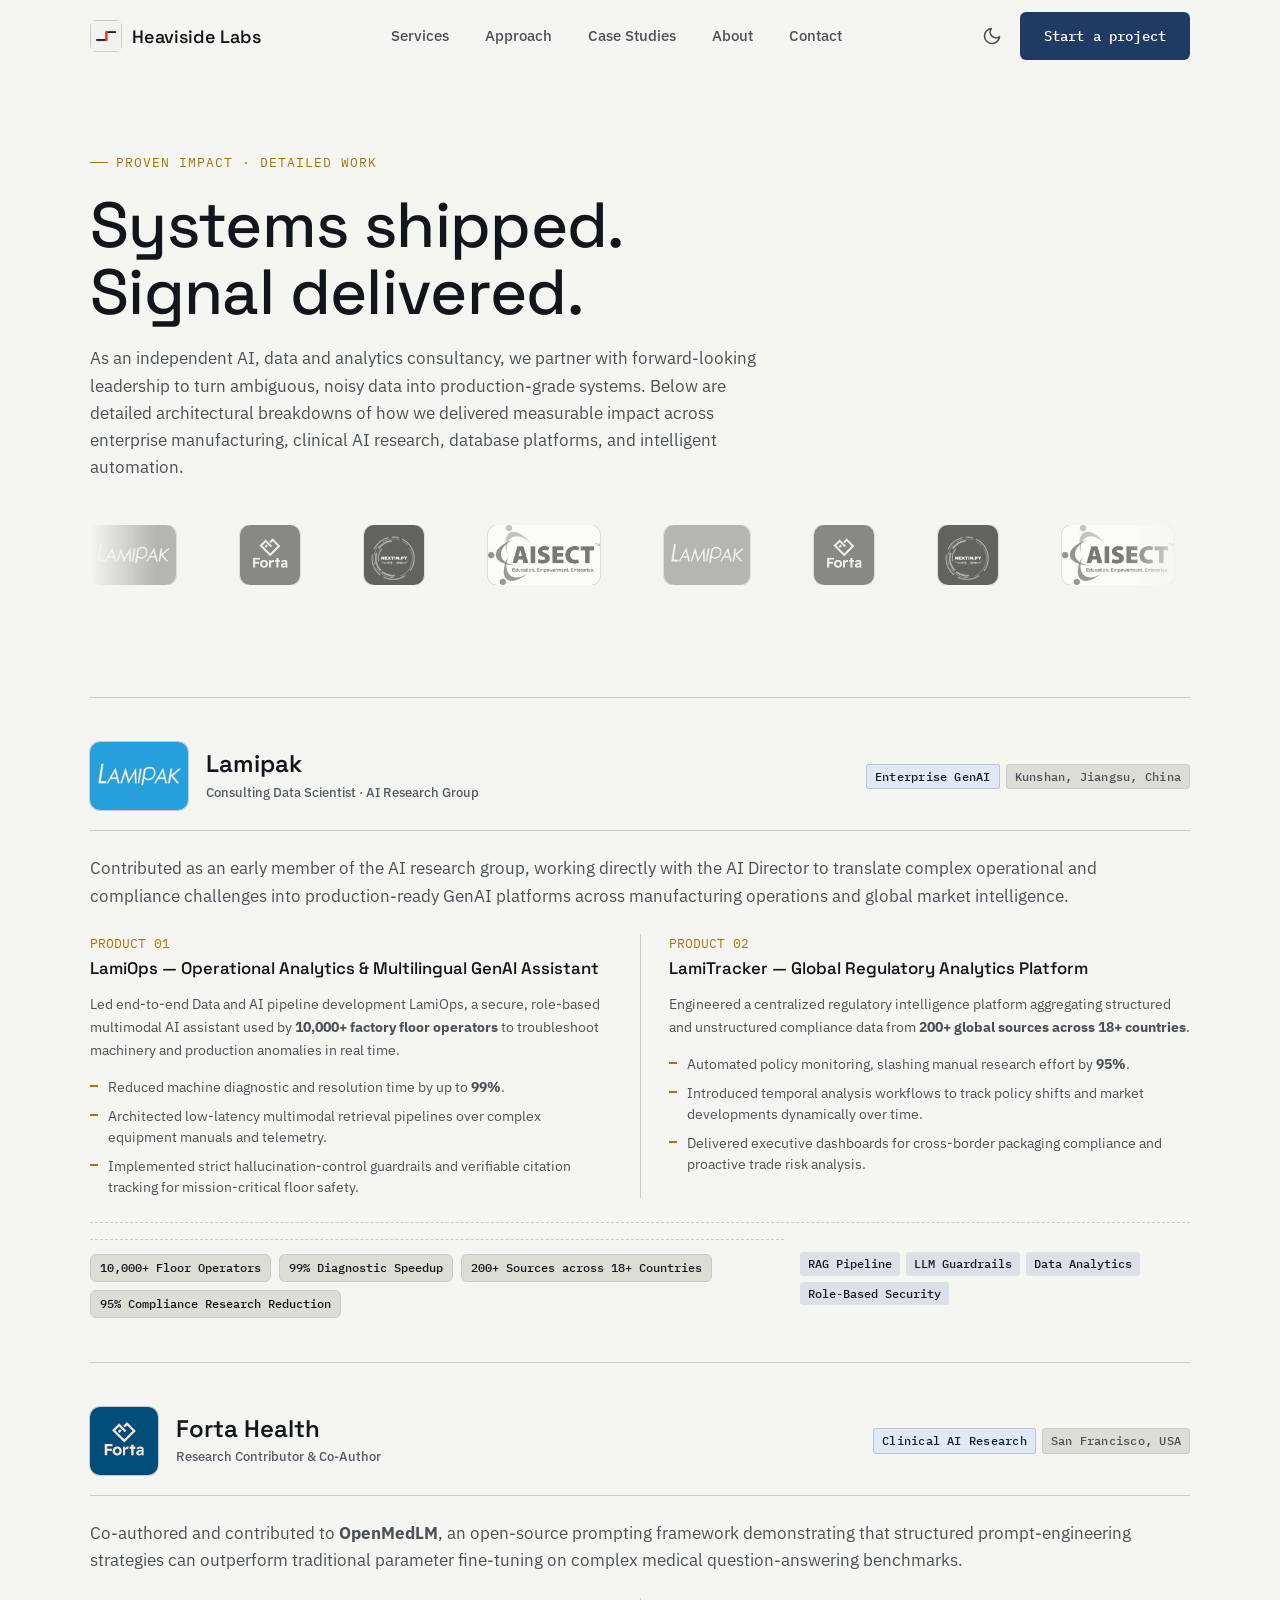
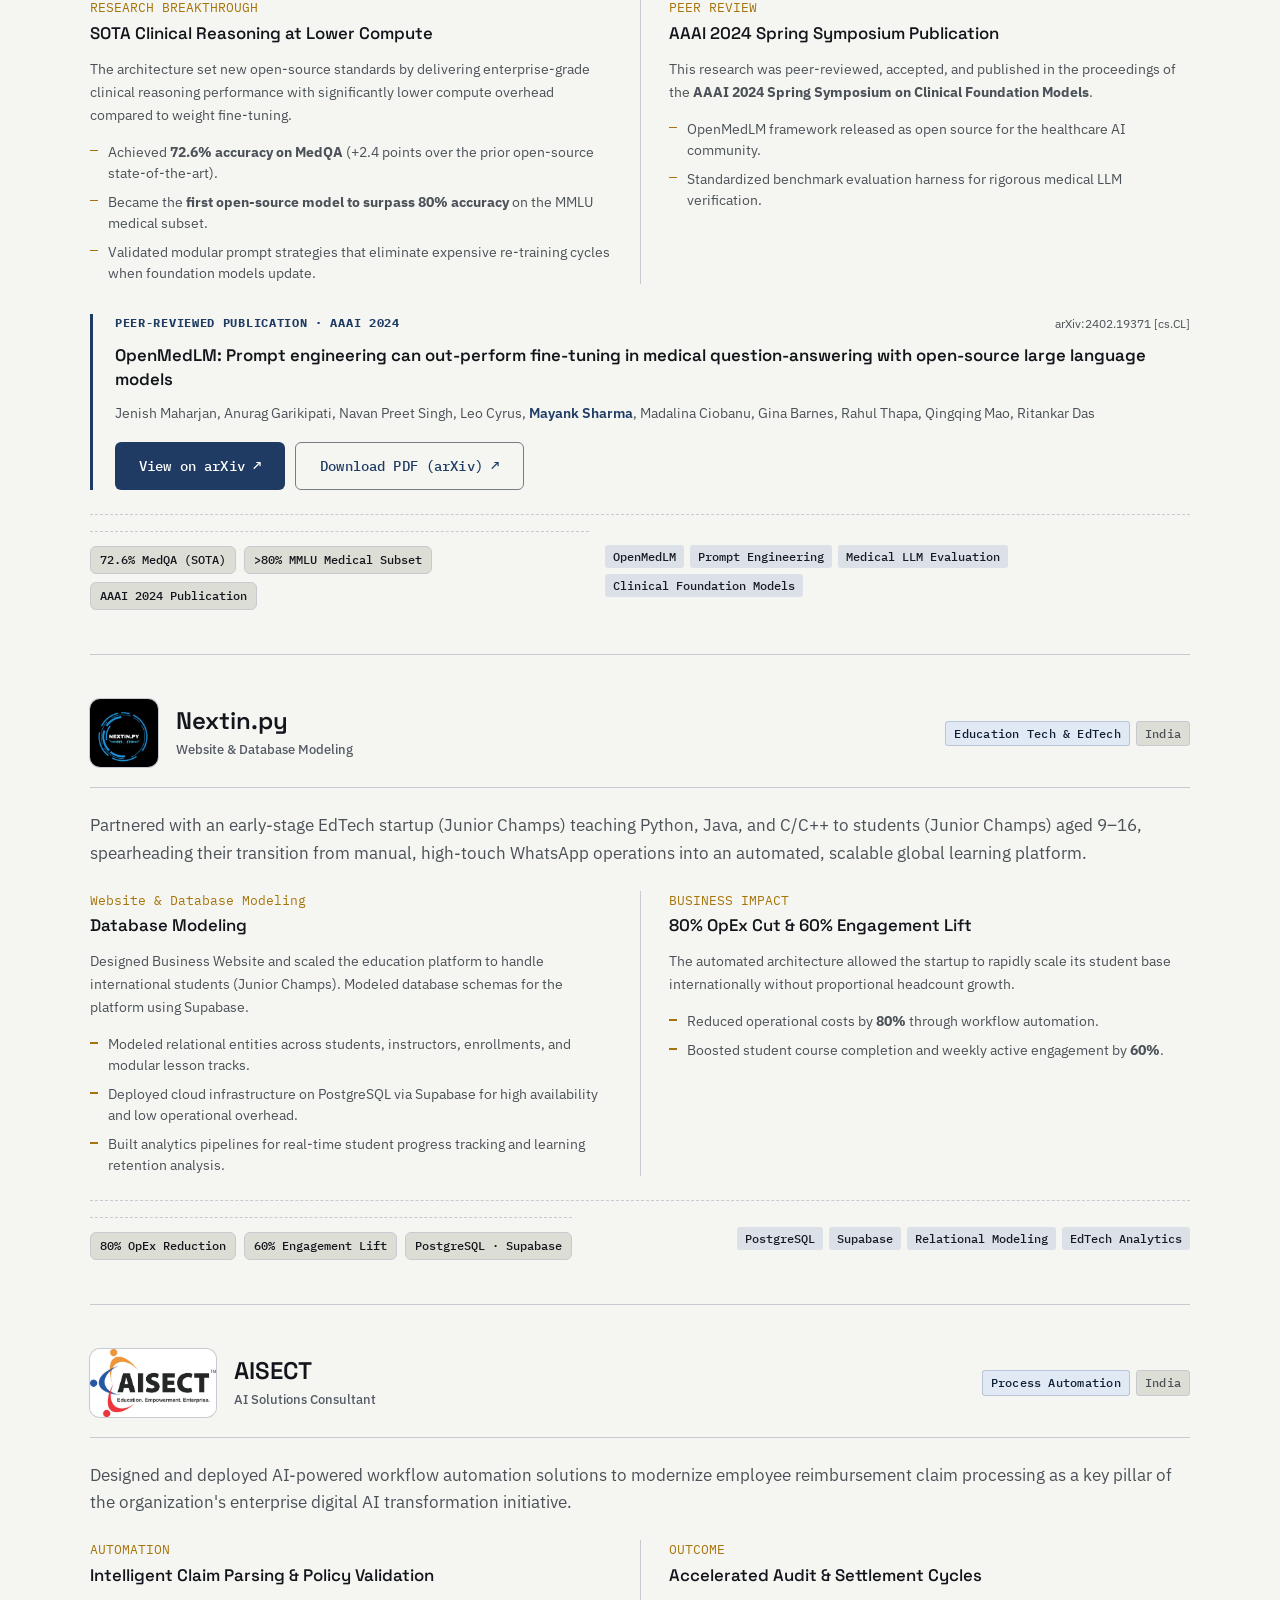
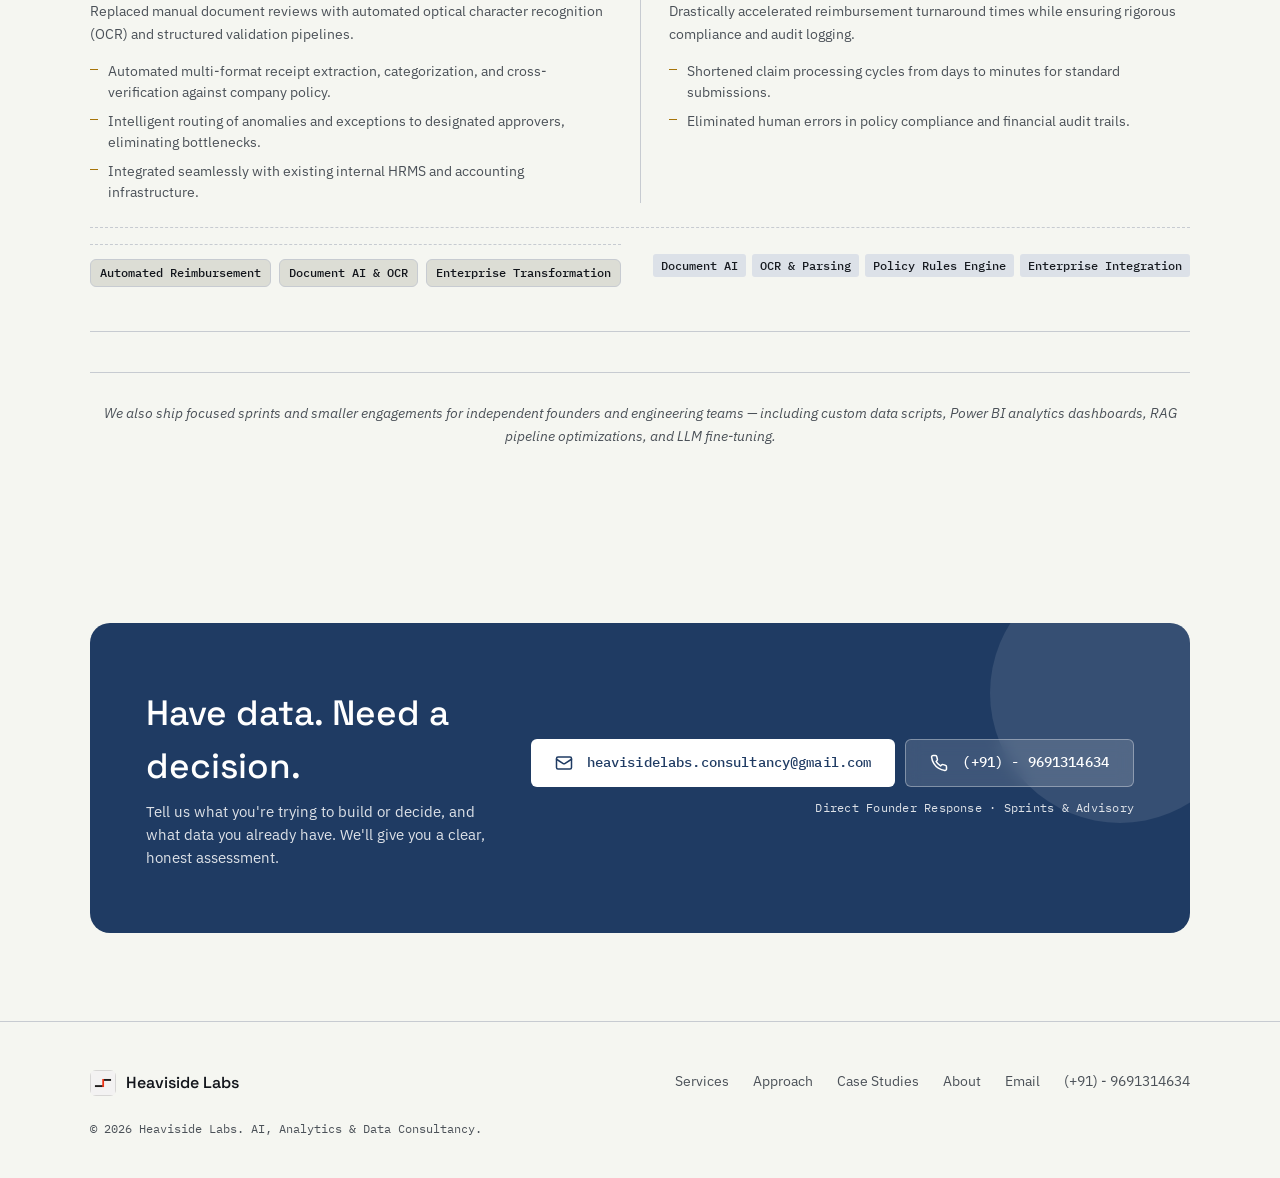
==== commit f6c1d844: "updated business logo. fixed client logos in case-studies. removed profile photo from about section" ====
--- a/case-studies.html
+++ b/case-studies.html
@@ -9,7 +9,7 @@
       content="Explore in-depth technical case studies and proven business impact from Heaviside Labs across enterprise GenAI platforms, clinical foundation model research, cloud data systems, and intelligent automation."
     />
     <link rel="canonical" href="https://heavisidelabs.in/case-studies.html" />
-    <link rel="icon" href="assets/favicon.svg" type="image/svg+xml" />
+    <link rel="icon" href="assets/heaviside-labs-favicon.png" type="image/png" />
     <link rel="preconnect" href="https://fonts.googleapis.com" />
     <link rel="preconnect" href="https://fonts.gstatic.com" crossorigin />
     <link
@@ -36,8 +36,15 @@
       <div class="wrap topbar-inner">
         <a class="brand" href="index.html#top">
           <img
-            class="brand-mark"
-            src="assets/mark.svg"
+            class="brand-mark brand-mark-light"
+            src="assets/heaviside-labs-light.png"
+            alt=""
+            width="32"
+            height="32"
+          />
+          <img
+            class="brand-mark brand-mark-dark"
+            src="assets/heaviside-labs-favicon.png"
             alt=""
             width="32"
             height="32"
@@ -772,8 +779,15 @@
         <div class="footer-grid">
           <a class="footer-brand" href="index.html#top">
             <img
-              class="brand-mark"
-              src="assets/mark.svg"
+              class="brand-mark brand-mark-light"
+              src="assets/heaviside-labs-light.png"
+              alt=""
+              width="26"
+              height="26"
+            />
+            <img
+              class="brand-mark brand-mark-dark"
+              src="assets/heaviside-labs-favicon.png"
               alt=""
               width="26"
               height="26"
--- a/style.css
+++ b/style.css
@@ -396,6 +396,15 @@
 }
 .brand { display: flex; align-items: center; gap: 10px; text-decoration: none; min-width: 0; }
 .brand-mark { width: 32px; height: 32px; border-radius: var(--shape-sm); flex-shrink: 0; }
+.brand-mark-dark { display: none; }
+:root:not([data-theme="light"]) {
+  @media (prefers-color-scheme: dark) {
+    .brand-mark-light { display: none; }
+    .brand-mark-dark { display: inline-block; }
+  }
+}
+:root[data-theme="dark"] .brand-mark-light { display: none; }
+:root[data-theme="dark"] .brand-mark-dark { display: inline-block; }
 .brand-name {
   font-family: var(--font-display);
   font-weight: 550;
@@ -650,47 +659,6 @@
   grid-template-columns: 1fr;
   gap: 24px;
 }
-@media (min-width: 768px) {
-  .founder-row {
-    grid-template-columns: auto 1fr;
-    gap: 32px;
-    align-items: start;
-  }
-}
-@media (max-width: 640px) {
-  .founder-avatar-wrap {
-    justify-content: flex-start;
-  }
-}
-
-.founder-avatar-wrap {
-  display: flex;
-  justify-content: center;
-  align-items: flex-start;
-}
-
-.founder-photo {
-  width: 90px;
-  height: 90px;
-  border-radius: var(--shape-xl);
-  object-fit: cover;
-  object-position: center top;
-  border: 2px solid var(--md-primary);
-  box-shadow: 0 6px 20px color-mix(in srgb, var(--md-primary) 22%, transparent);
-  transition: transform 0.3s var(--motion-standard), box-shadow 0.3s var(--motion-standard);
-}
-.founder-photo:hover {
-  transform: scale(1.03);
-  box-shadow: 0 8px 24px color-mix(in srgb, var(--md-primary) 35%, transparent);
-}
-
-@media (min-width: 768px) {
-  .founder-photo {
-    width: 115px;
-    height: 115px;
-    border-radius: 24px;
-  }
-}
 
 .founder-info {
   display: flex;
@@ -1081,8 +1049,8 @@
 }
 
 .client-logo-frame {
-  width: 64px;
   height: 64px;
+  min-width: 64px;
   border-radius: var(--shape-md);
   display: flex;
   align-items: center;
@@ -1093,13 +1061,14 @@
 }
 
 .client-logo-frame.large {
-  width: 68px;
   height: 68px;
+  min-width: 68px;
 }
 
 .client-logo-frame img {
-  width: 100%;
   height: 100%;
+  width: auto;
+  max-width: none;
   object-fit: contain;
 }
 
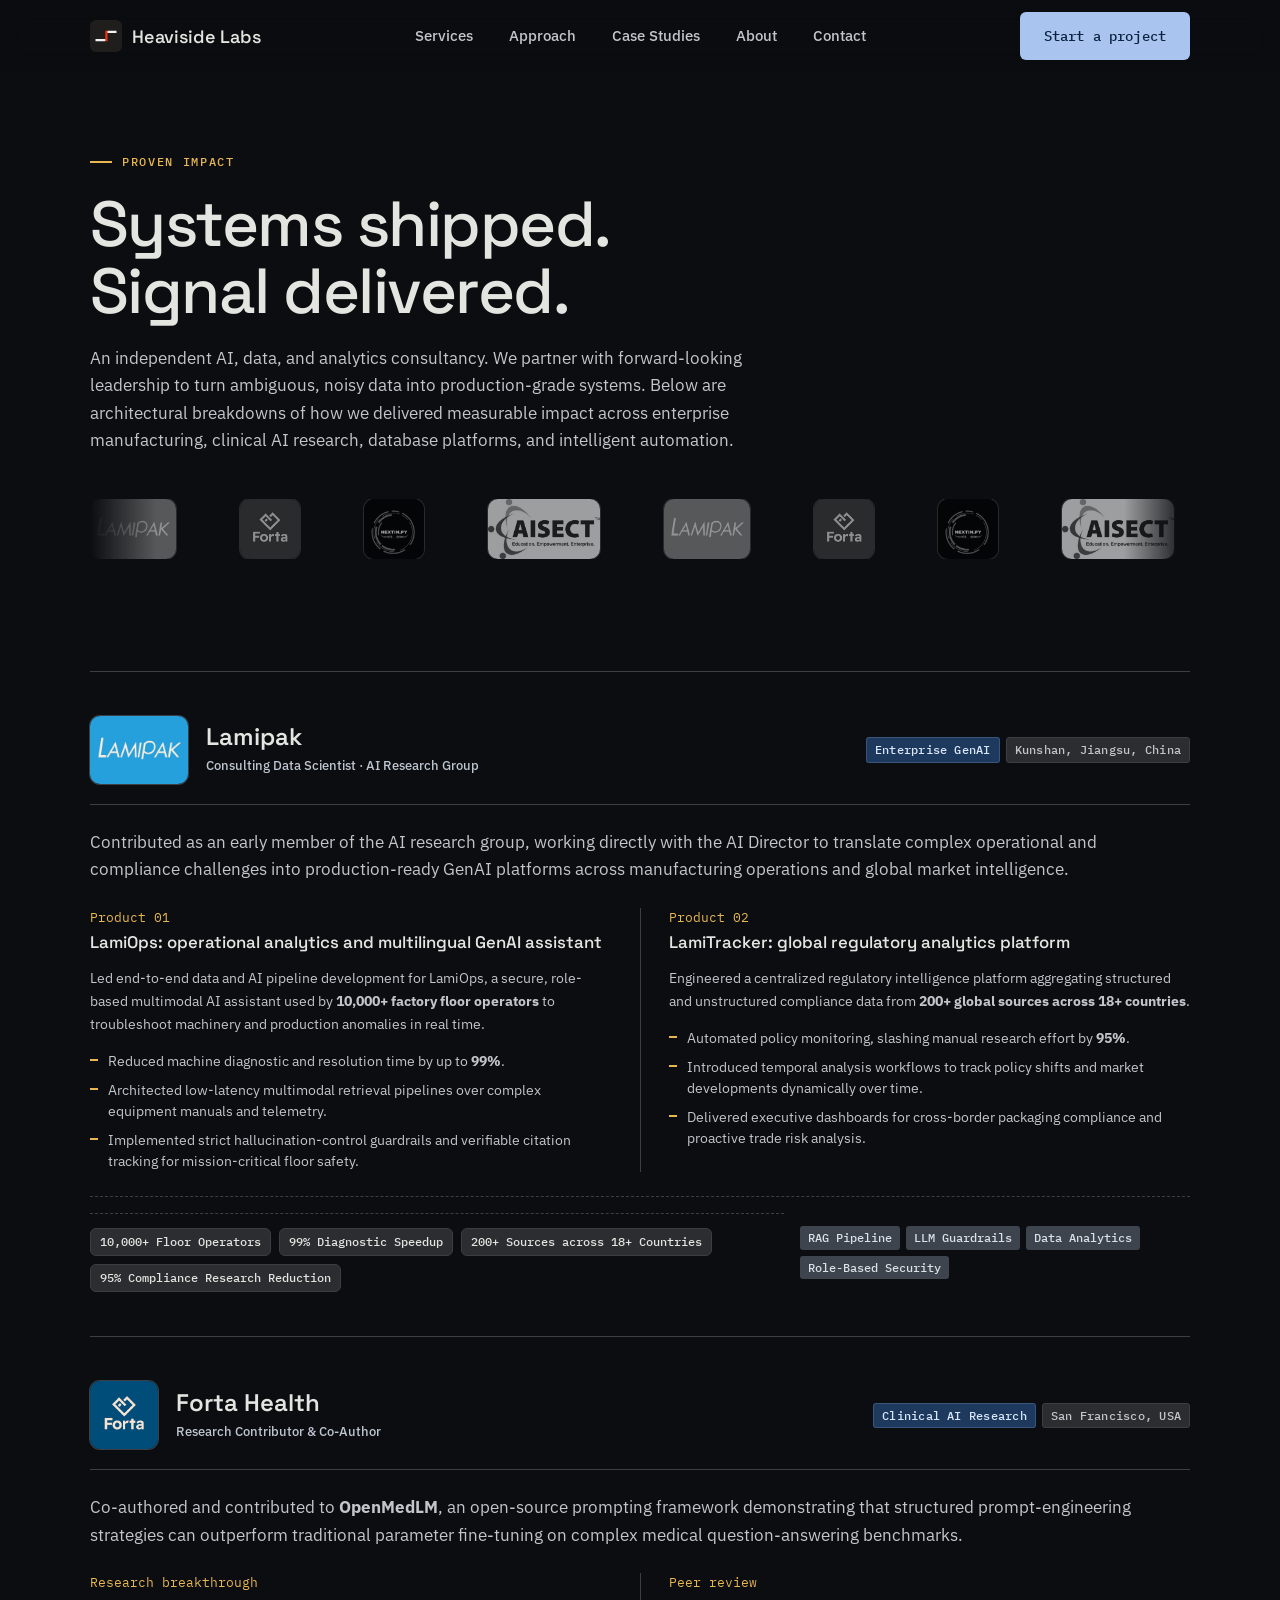
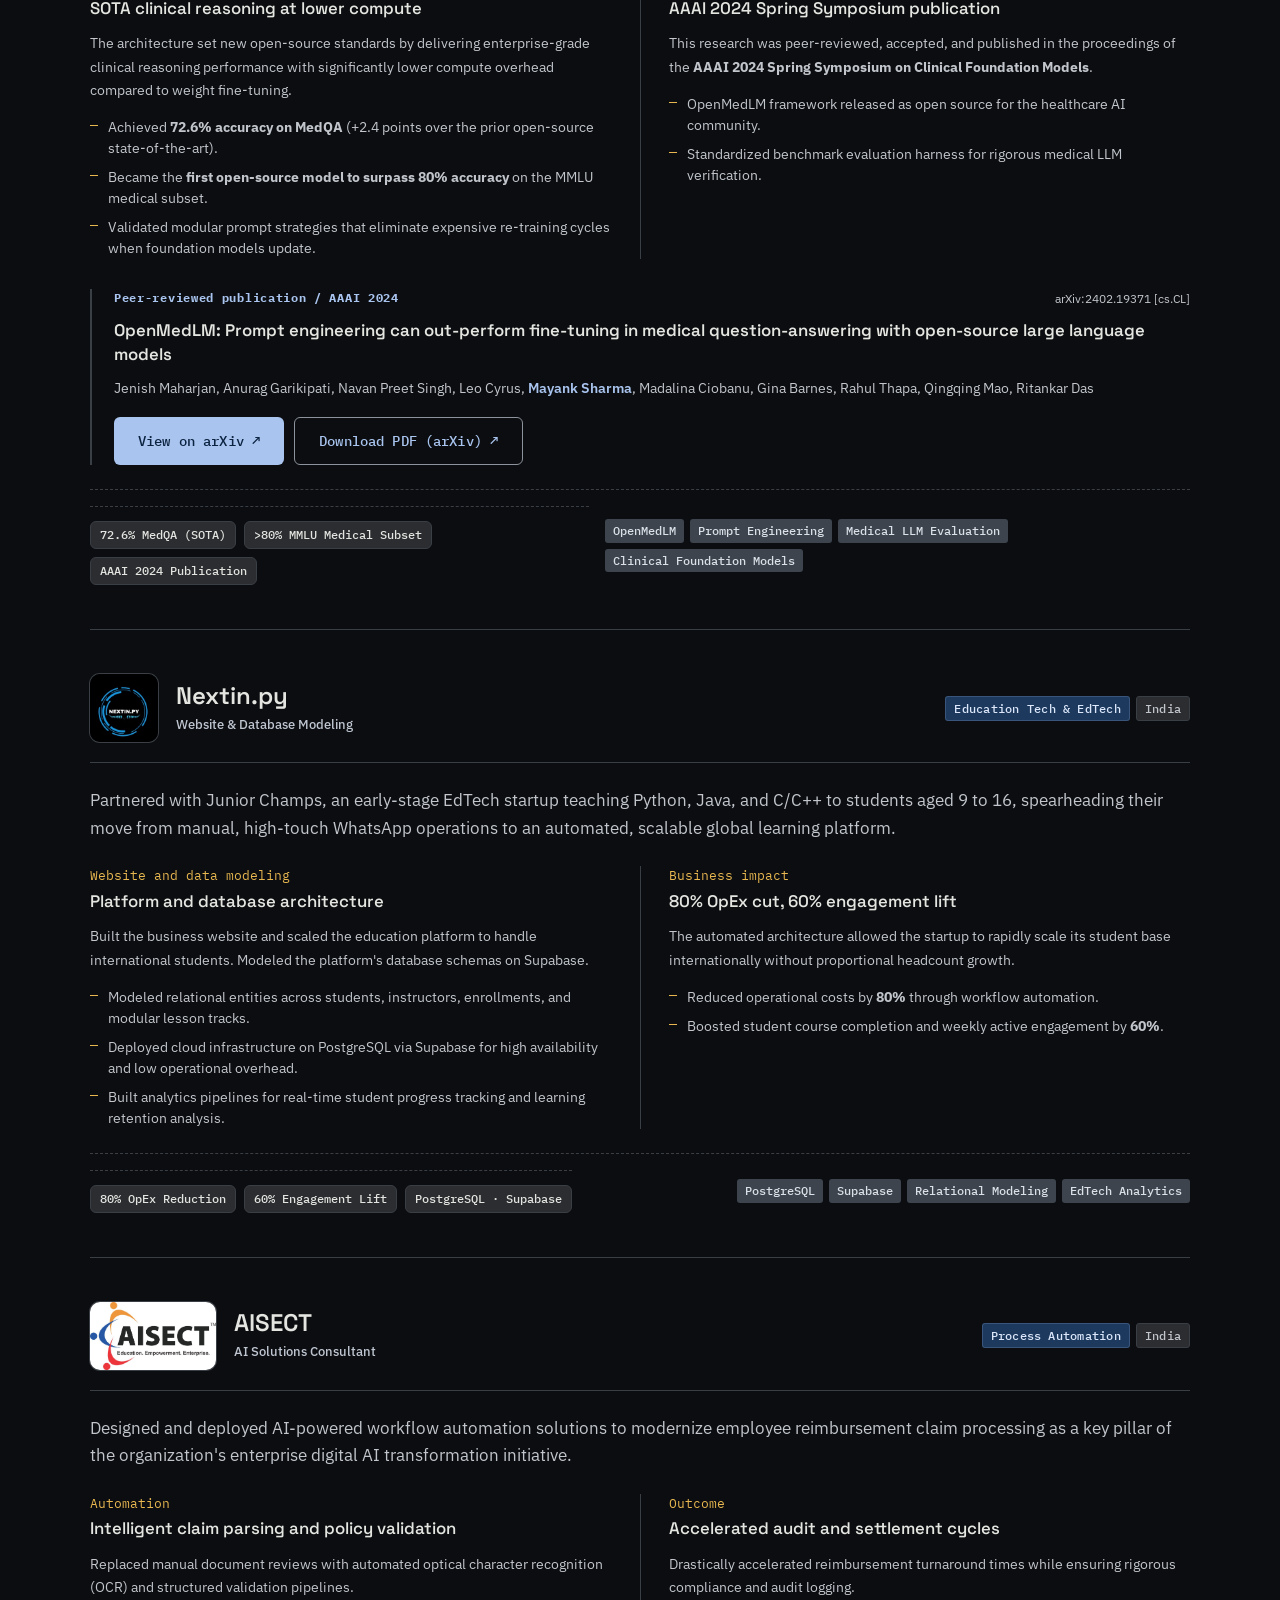
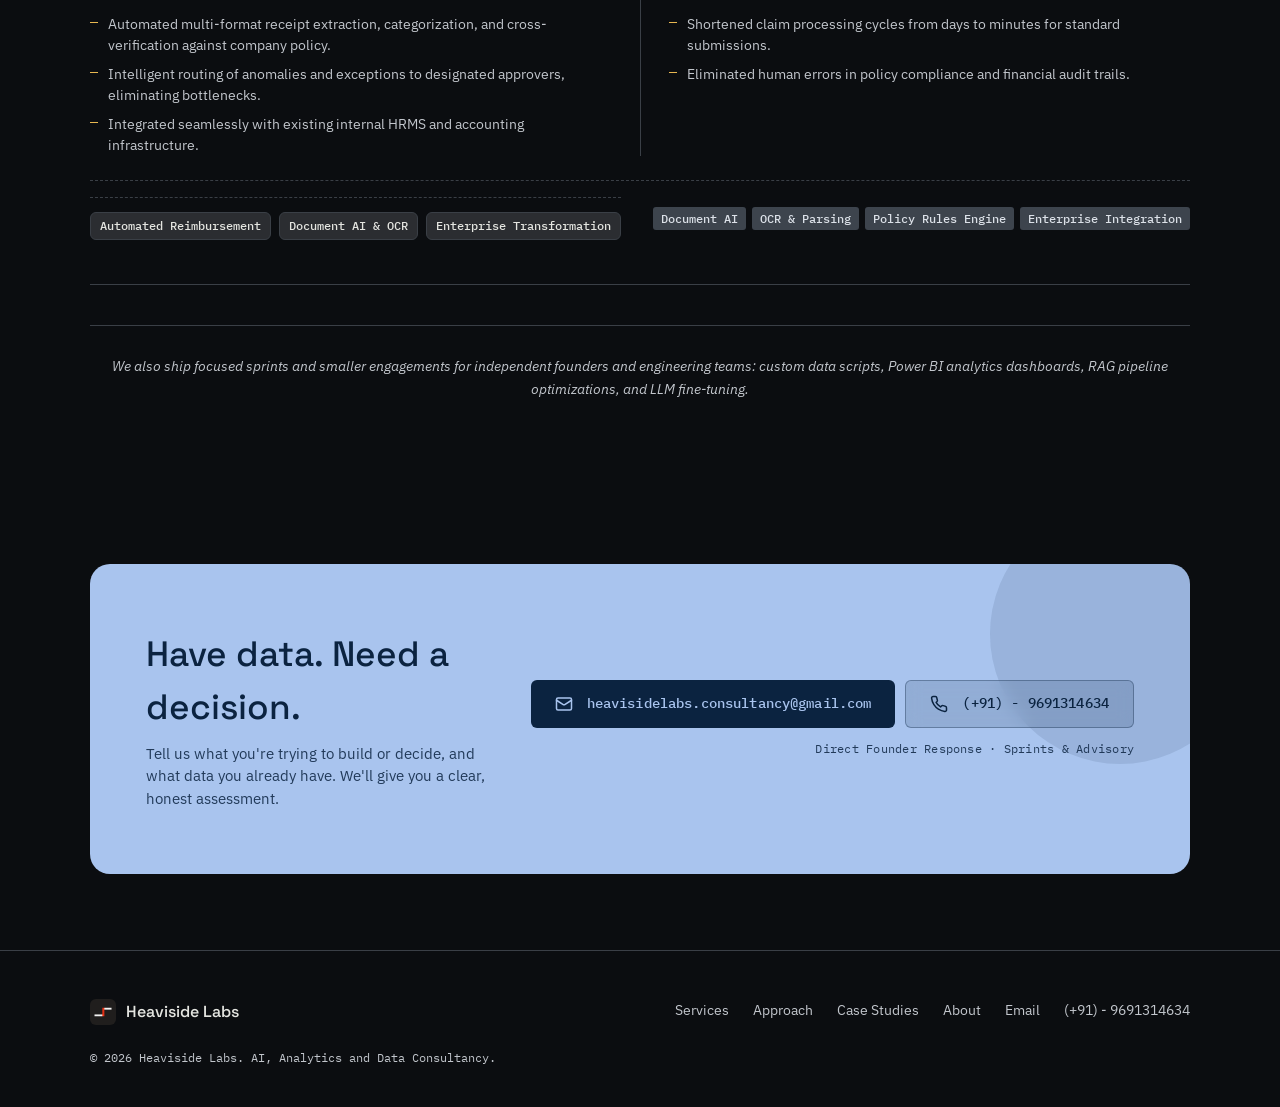
==== commit ced5a995: "revamped design" ====
--- a/case-studies.html
+++ b/case-studies.html
@@ -3,7 +3,9 @@
   <head>
     <meta charset="UTF-8" />
     <meta name="viewport" content="width=device-width, initial-scale=1" />
-    <title>Case Studies &amp; Client Impact — Heaviside Labs</title>
+    <meta name="color-scheme" content="dark" />
+    <meta name="theme-color" content="#0B0D10" />
+    <title>Case Studies and Client Impact · Heaviside Labs</title>
     <meta
       name="description"
       content="Explore in-depth technical case studies and proven business impact from Heaviside Labs across enterprise GenAI platforms, clinical foundation model research, cloud data systems, and intelligent automation."
@@ -13,14 +15,14 @@
     <link rel="preconnect" href="https://fonts.googleapis.com" />
     <link rel="preconnect" href="https://fonts.gstatic.com" crossorigin />
     <link
-      href="https://fonts.googleapis.com/css2?family=Space+Grotesk:wght@500;600;700&family=IBM+Plex+Sans:wght@400;500;600&family=IBM+Plex+Mono:wght@400;500;600&display=swap"
+      href="https://fonts.googleapis.com/css2?family=Space+Grotesk:wght@400..700&family=IBM+Plex+Sans:wght@400;500;600&family=IBM+Plex+Mono:wght@400;500;600&display=swap"
       rel="stylesheet"
     />
     <link rel="stylesheet" href="style.css" />
     <meta property="og:type" content="website" />
     <meta
       property="og:title"
-      content="Case Studies &amp; Client Impact — Heaviside Labs"
+      content="Case Studies and Client Impact · Heaviside Labs"
     />
     <meta
       property="og:description"
@@ -36,14 +38,7 @@
       <div class="wrap topbar-inner">
         <a class="brand" href="index.html#top">
           <img
-            class="brand-mark brand-mark-light"
-            src="assets/heaviside-labs-light.png"
-            alt=""
-            width="32"
-            height="32"
-          />
-          <img
-            class="brand-mark brand-mark-dark"
+            class="brand-mark"
             src="assets/heaviside-labs-favicon.png"
             alt=""
             width="32"
@@ -64,39 +59,6 @@
           <a class="nav-link" href="index.html#contact">Contact</a>
         </nav>
         <div class="topbar-actions">
-          <button
-            class="icon-btn"
-            id="theme-toggle"
-            type="button"
-            aria-label="Toggle dark mode"
-            aria-pressed="false"
-          >
-            <svg
-              id="theme-icon-dark"
-              viewBox="0 0 24 24"
-              fill="none"
-              stroke="currentColor"
-              stroke-width="2"
-              stroke-linecap="round"
-              stroke-linejoin="round"
-            >
-              <path d="M21 12.79A9 9 0 1 1 11.21 3 7 7 0 0 0 21 12.79Z" />
-            </svg>
-            <svg
-              id="theme-icon-light"
-              viewBox="0 0 24 24"
-              fill="none"
-              stroke="currentColor"
-              stroke-width="2"
-              stroke-linecap="round"
-              stroke-linejoin="round"
-            >
-              <circle cx="12" cy="12" r="4" />
-              <path
-                d="M12 2v2M12 20v2M4.93 4.93l1.41 1.41M17.66 17.66l1.41 1.41M2 12h2M20 12h2M6.34 17.66 4.93 19.07M19.07 4.93l-1.41 1.41"
-              />
-            </svg>
-          </button>
           <a class="btn btn-filled cta-desktop-only" href="index.html#contact"
             ><span class="state-layer"></span>Start a project</a
           >
@@ -142,15 +104,15 @@
       <section class="hero clients-hero">
         <div class="wrap">
           <div class="clients-hero-copy reveal">
-            <span class="eyebrow">Proven Impact · Detailed Work</span>
+            <span class="eyebrow">Proven impact</span>
             <h1 class="display-l">Systems shipped. Signal delivered.</h1>
             <p class="body-l">
-              As an independent AI, data and analytics consultancy, we partner
-              with forward-looking leadership to turn ambiguous, noisy data into
-              production-grade systems. Below are detailed architectural
-              breakdowns of how we delivered measurable impact across enterprise
-              manufacturing, clinical AI research, database platforms, and
-              intelligent automation.
+              An independent AI, data, and analytics consultancy. We partner with
+              forward-looking leadership to turn ambiguous, noisy data into
+              production-grade systems. Below are architectural breakdowns of how
+              we delivered measurable impact across enterprise manufacturing,
+              clinical AI research, database platforms, and intelligent
+              automation.
             </p>
           </div>
 
@@ -273,16 +235,16 @@
                 <div class="case-subcards">
                   <div class="case-subcard">
                     <div class="case-subcard-header">
-                      <span class="chain-num">PRODUCT 01</span>
+                      <span class="chain-num">Product 01</span>
                       <h3>
-                        LamiOps — Operational Analytics &amp; Multilingual GenAI
-                        Assistant
+                        LamiOps: operational analytics and multilingual GenAI
+                        assistant
                       </h3>
                     </div>
                     <p>
-                      Led end-to-end Data and AI pipeline development LamiOps, a
-                      secure, role-based multimodal AI assistant used by
-                      <strong>10,000+ factory floor operators</strong> to
+                      Led end-to-end data and AI pipeline development for
+                      LamiOps, a secure, role-based multimodal AI assistant used
+                      by <strong>10,000+ factory floor operators</strong> to
                       troubleshoot machinery and production anomalies in real
                       time.
                     </p>
@@ -305,10 +267,8 @@
 
                   <div class="case-subcard">
                     <div class="case-subcard-header">
-                      <span class="chain-num">PRODUCT 02</span>
-                      <h3>
-                        LamiTracker — Global Regulatory Analytics Platform
-                      </h3>
+                      <span class="chain-num">Product 02</span>
+                      <h3>LamiTracker: global regulatory analytics platform</h3>
                     </div>
                     <p>
                       Engineered a centralized regulatory intelligence platform
@@ -389,8 +349,8 @@
                 <div class="case-subcards">
                   <div class="case-subcard">
                     <div class="case-subcard-header">
-                      <span class="chain-num">RESEARCH BREAKTHROUGH</span>
-                      <h3>SOTA Clinical Reasoning at Lower Compute</h3>
+                      <span class="chain-num">Research breakthrough</span>
+                      <h3>SOTA clinical reasoning at lower compute</h3>
                     </div>
                     <p>
                       The architecture set new open-source standards by
@@ -421,8 +381,8 @@
 
                   <div class="case-subcard">
                     <div class="case-subcard-header">
-                      <span class="chain-num">PEER REVIEW</span>
-                      <h3>AAAI 2024 Spring Symposium Publication</h3>
+                      <span class="chain-num">Peer review</span>
+                      <h3>AAAI 2024 Spring Symposium publication</h3>
                     </div>
                     <p>
                       This research was peer-reviewed, accepted, and published
@@ -449,7 +409,7 @@
                 <div class="research-citation-card">
                   <div class="citation-header">
                     <span class="citation-badge"
-                      >PEER-REVIEWED PUBLICATION &middot; AAAI 2024</span
+                      >Peer-reviewed publication / AAAI 2024</span
                     >
                     <span class="citation-id font-mono"
                       >arXiv:2402.19371 [cs.CL]</span
@@ -527,23 +487,22 @@
 
               <div class="case-study-body">
                 <p class="body-l">
-                  Partnered with an early-stage EdTech startup (Junior Champs)
-                  teaching Python, Java, and C/C++ to students (Junior Champs)
-                  aged 9–16, spearheading their transition from manual,
-                  high-touch WhatsApp operations into an automated, scalable
-                  global learning platform.
+                  Partnered with Junior Champs, an early-stage EdTech startup
+                  teaching Python, Java, and C/C++ to students aged 9 to 16,
+                  spearheading their move from manual, high-touch WhatsApp
+                  operations to an automated, scalable global learning platform.
                 </p>
 
                 <div class="case-subcards">
                   <div class="case-subcard">
                     <div class="case-subcard-header">
-                      <span class="chain-num">Website & Database Modeling</span>
-                      <h3>Database Modeling</h3>
+                      <span class="chain-num">Website and data modeling</span>
+                      <h3>Platform and database architecture</h3>
                     </div>
                     <p>
-                      Designed Business Website and scaled the education
-                      platform to handle international students (Junior Champs).
-                      Modeled database schemas for the platform using Supabase.
+                      Built the business website and scaled the education
+                      platform to handle international students. Modeled the
+                      platform's database schemas on Supabase.
                     </p>
                     <ul class="card-list">
                       <li>
@@ -563,8 +522,8 @@
 
                   <div class="case-subcard">
                     <div class="case-subcard-header">
-                      <span class="chain-num">BUSINESS IMPACT</span>
-                      <h3>80% OpEx Cut &amp; 60% Engagement Lift</h3>
+                      <span class="chain-num">Business impact</span>
+                      <h3>80% OpEx cut, 60% engagement lift</h3>
                     </div>
                     <p>
                       The automated architecture allowed the startup to rapidly
@@ -632,8 +591,8 @@
                 <div class="case-subcards">
                   <div class="case-subcard">
                     <div class="case-subcard-header">
-                      <span class="chain-num">AUTOMATION</span>
-                      <h3>Intelligent Claim Parsing &amp; Policy Validation</h3>
+                      <span class="chain-num">Automation</span>
+                      <h3>Intelligent claim parsing and policy validation</h3>
                     </div>
                     <p>
                       Replaced manual document reviews with automated optical
@@ -659,8 +618,8 @@
 
                   <div class="case-subcard">
                     <div class="case-subcard-header">
-                      <span class="chain-num">OUTCOME</span>
-                      <h3>Accelerated Audit &amp; Settlement Cycles</h3>
+                      <span class="chain-num">Outcome</span>
+                      <h3>Accelerated audit and settlement cycles</h3>
                     </div>
                     <p>
                       Drastically accelerated reimbursement turnaround times
@@ -700,9 +659,9 @@
           <div class="clients-note-box reveal">
             <p class="clients-note">
               We also ship focused sprints and smaller engagements for
-              independent founders and engineering teams — including custom data
-              scripts, Power BI analytics dashboards, RAG pipeline
-              optimizations, and LLM fine-tuning.
+              independent founders and engineering teams: custom data scripts,
+              Power BI analytics dashboards, RAG pipeline optimizations, and LLM
+              fine-tuning.
             </p>
           </div>
         </div>
@@ -779,14 +738,7 @@
         <div class="footer-grid">
           <a class="footer-brand" href="index.html#top">
             <img
-              class="brand-mark brand-mark-light"
-              src="assets/heaviside-labs-light.png"
-              alt=""
-              width="26"
-              height="26"
-            />
-            <img
-              class="brand-mark brand-mark-dark"
+              class="brand-mark"
               src="assets/heaviside-labs-favicon.png"
               alt=""
               width="26"
@@ -804,7 +756,7 @@
           </nav>
         </div>
         <p class="footer-meta">
-          © <span id="year">2024</span> Heaviside Labs. AI, Analytics &amp; Data
+          © <span id="year">2025</span> Heaviside Labs. AI, Analytics and Data
           Consultancy.
         </p>
       </div>
--- a/style.css
+++ b/style.css
@@ -3,43 +3,43 @@
    ========================================================================== */
 
 :root {
-  /* ---- Color roles (light scheme) — "instrument panel: ink + signal amber" ---- */
-  --md-primary: #1F3B63;
-  --md-on-primary: #FFFFFF;
-  --md-primary-container: #E1E9F5;
-  --md-on-primary-container: #0E1E33;
-
-  --md-secondary: #545B66;
-  --md-on-secondary: #FFFFFF;
-  --md-secondary-container: #DCE1E8;
-  --md-on-secondary-container: #171B21;
-
-  --md-tertiary: #A6740A;
-  --md-on-tertiary: #FFFFFF;
-  --md-tertiary-container: #F5DFAF;
-  --md-on-tertiary-container: #2B1D00;
-
-  --md-error: #BA1A1A;
-  --md-on-error: #FFFFFF;
-
-  --md-background: #F5F6F1;
-  --md-on-background: #12151B;
-
-  --md-surface: #F5F6F1;
-  --md-on-surface: #12151B;
-  --md-on-surface-variant: #4B5158;
-
-  --md-outline: #767C85;
-  --md-outline-variant: #C7CBD1;
-
-  --md-surface-container-lowest: #FFFFFF;
-  --md-surface-container-low: #F0F1EC;
-  --md-surface-container: #EAEBE5;
-  --md-surface-container-high: #E3E4DD;
-  --md-surface-container-highest: #DCDDD5;
-
-  --md-inverse-surface: #262A30;
-  --md-inverse-on-surface: #EDEEE8;
+  /* ---- Color roles — dark-only "instrument panel: ink + signal amber" ---- */
+  --md-primary: #A9C4EE;
+  --md-on-primary: #0B2340;
+  --md-primary-container: #1D3A5E;
+  --md-on-primary-container: #DCE7FB;
+
+  --md-secondary: #BFC6D1;
+  --md-on-secondary: #282E36;
+  --md-secondary-container: #3D444D;
+  --md-on-secondary-container: #DCE1E8;
+
+  --md-tertiary: #E8B750;
+  --md-on-tertiary: #3A2700;
+  --md-tertiary-container: #573D00;
+  --md-on-tertiary-container: #FBDFA0;
+
+  --md-error: #FFB4AB;
+  --md-on-error: #690005;
+
+  --md-background: #0B0D10;
+  --md-on-background: #E4E5E0;
+
+  --md-surface: #0B0D10;
+  --md-on-surface: #E4E5E0;
+  --md-on-surface-variant: #C2C6CC;
+
+  --md-outline: #8D939C;
+  --md-outline-variant: #3A3F46;
+
+  --md-surface-container-lowest: #060708;
+  --md-surface-container-low: #131519;
+  --md-surface-container: #17191D;
+  --md-surface-container-high: #212327;
+  --md-surface-container-highest: #2B2D31;
+
+  --md-inverse-surface: #E4E5E0;
+  --md-inverse-on-surface: #282A2E;
   --md-shadow: #000000;
 
   /* ---- Shape scale — instrument-panel, not app-store-pill ---- */
@@ -50,10 +50,10 @@
   --shape-xl: 20px;
   --shape-full: 999px;
 
-  /* ---- Elevation ---- */
-  --elev-1: 0 1px 2px 0 rgba(0,0,0,0.14), 0 1px 3px 1px rgba(0,0,0,0.08);
-  --elev-2: 0 1px 2px 0 rgba(0,0,0,0.16), 0 2px 6px 2px rgba(0,0,0,0.10);
-  --elev-3: 0 1px 3px 0 rgba(0,0,0,0.18), 0 4px 8px 3px rgba(0,0,0,0.10);
+  /* ---- Elevation — tuned for a near-black surface ---- */
+  --elev-1: 0 1px 2px 0 rgba(0,0,0,0.5), 0 1px 3px 1px rgba(0,0,0,0.32);
+  --elev-2: 0 2px 6px 0 rgba(0,0,0,0.5), 0 4px 12px 2px rgba(0,0,0,0.36);
+  --elev-3: 0 4px 10px 0 rgba(0,0,0,0.5), 0 8px 24px 4px rgba(0,0,0,0.4);
 
   /* ---- Motion ---- */
   --motion-standard: cubic-bezier(0.2, 0, 0, 1);
@@ -63,90 +63,6 @@
   --font-display: 'Space Grotesk', system-ui, sans-serif;
   --font-body: 'IBM Plex Sans', system-ui, sans-serif;
   --font-mono: 'IBM Plex Mono', ui-monospace, 'SF Mono', Menlo, monospace;
-
-  color-scheme: light;
-}
-
-:root:not([data-theme="light"]) {
-  @media (prefers-color-scheme: dark) {
-    --md-primary: #A9C4EE;
-    --md-on-primary: #0B2340;
-    --md-primary-container: #1D3A5E;
-    --md-on-primary-container: #DCE7FB;
-
-    --md-secondary: #BFC6D1;
-    --md-on-secondary: #282E36;
-    --md-secondary-container: #3D444D;
-    --md-on-secondary-container: #DCE1E8;
-
-    --md-tertiary: #E8B750;
-    --md-on-tertiary: #3A2700;
-    --md-tertiary-container: #573D00;
-    --md-on-tertiary-container: #FBDFA0;
-
-    --md-error: #FFB4AB;
-    --md-on-error: #690005;
-
-    --md-background: #0B0D10;
-    --md-on-background: #E4E5E0;
-
-    --md-surface: #0B0D10;
-    --md-on-surface: #E4E5E0;
-    --md-on-surface-variant: #C2C6CC;
-
-    --md-outline: #8D939C;
-    --md-outline-variant: #3A3F46;
-
-    --md-surface-container-lowest: #060708;
-    --md-surface-container-low: #131519;
-    --md-surface-container: #17191D;
-    --md-surface-container-high: #212327;
-    --md-surface-container-highest: #2B2D31;
-
-    --md-inverse-surface: #E4E5E0;
-    --md-inverse-on-surface: #282A2E;
-
-    color-scheme: dark;
-  }
-}
-
-:root[data-theme="dark"] {
-  --md-primary: #A9C4EE;
-  --md-on-primary: #0B2340;
-  --md-primary-container: #1D3A5E;
-  --md-on-primary-container: #DCE7FB;
-
-  --md-secondary: #BFC6D1;
-  --md-on-secondary: #282E36;
-  --md-secondary-container: #3D444D;
-  --md-on-secondary-container: #DCE1E8;
-
-  --md-tertiary: #E8B750;
-  --md-on-tertiary: #3A2700;
-  --md-tertiary-container: #573D00;
-  --md-on-tertiary-container: #FBDFA0;
-
-  --md-error: #FFB4AB;
-  --md-on-error: #690005;
-
-  --md-background: #0B0D10;
-  --md-on-background: #E4E5E0;
-
-  --md-surface: #0B0D10;
-  --md-on-surface: #E4E5E0;
-  --md-on-surface-variant: #C2C6CC;
-
-  --md-outline: #8D939C;
-  --md-outline-variant: #3A3F46;
-
-  --md-surface-container-lowest: #060708;
-  --md-surface-container-low: #131519;
-  --md-surface-container: #17191D;
-  --md-surface-container-high: #212327;
-  --md-surface-container-highest: #2B2D31;
-
-  --md-inverse-surface: #E4E5E0;
-  --md-inverse-on-surface: #282A2E;
 
   color-scheme: dark;
 }
@@ -215,51 +131,64 @@
 
 .eyebrow {
   font-family: var(--font-mono);
-  font-size: 12.5px;
-  letter-spacing: 0.08em;
+  font-size: 12px;
+  font-weight: 500;
+  letter-spacing: 0.14em;
   text-transform: uppercase;
   color: var(--md-tertiary);
   display: inline-flex;
   align-items: center;
-  gap: 8px;
-}
-:root[data-theme="dark"] .eyebrow,
-:root:not([data-theme="light"]) .eyebrow { color: var(--md-tertiary); }
+  gap: 10px;
+}
 
 .eyebrow::before {
   content: "";
-  width: 18px;
+  width: 22px;
   height: 1.5px;
   background: currentColor;
   display: inline-block;
+  flex-shrink: 0;
 }
 
 /* ==========================================================================
    Type scale
    ========================================================================== */
 
+.display-xl {
+  font-family: var(--font-display);
+  font-weight: 500;
+  font-size: clamp(2.5rem, 1.6rem + 3.4vw, 3.75rem);
+  line-height: 1.04;
+  letter-spacing: -0.026em;
+  text-wrap: balance;
+}
 .display-l {
   font-family: var(--font-display);
-  font-weight: 480;
-  font-stretch: 100%;
+  font-weight: 500;
   font-size: clamp(2.5rem, 1.9rem + 2.6vw, 4rem);
   line-height: 1.05;
-  letter-spacing: -0.01em;
+  letter-spacing: -0.024em;
 }
 .headline-l {
   font-family: var(--font-display);
   font-weight: 500;
   font-size: clamp(1.9rem, 1.6rem + 1.2vw, 2.6rem);
-  line-height: 1.15;
-  letter-spacing: -0.005em;
+  line-height: 1.13;
+  letter-spacing: -0.02em;
 }
 .title-l {
   font-family: var(--font-display);
   font-weight: 500;
   font-size: 1.375rem;
   line-height: 1.3;
-}
-.body-l { font-size: 1.0625rem; line-height: 1.6; color: var(--md-on-surface-variant); }
+  letter-spacing: -0.012em;
+}
+.body-l {
+  font-size: 1.0625rem;
+  line-height: 1.62;
+  color: var(--md-on-surface-variant);
+  text-wrap: pretty;
+}
 
 /* ==========================================================================
    Buttons (M3: filled / tonal / outlined / text / icon)
@@ -338,23 +267,7 @@
 .icon-btn svg {
   width: 20px;
   height: 20px;
-  position: absolute;
-  top: 50%;
-  left: 50%;
-  transform: translate(-50%, -50%);
-  transition: opacity 0.3s var(--motion-standard), transform 0.4s var(--motion-emphasized);
-}
-#theme-icon-light {
-  opacity: 0;
-  transform: translate(-50%, -50%) scale(0.5) rotate(-90deg);
-}
-#theme-toggle[aria-pressed="true"] #theme-icon-dark {
-  opacity: 0;
-  transform: translate(-50%, -50%) scale(0.5) rotate(90deg);
-}
-#theme-toggle[aria-pressed="true"] #theme-icon-light {
-  opacity: 1;
-  transform: translate(-50%, -50%) scale(1) rotate(0deg);
+  transition: transform 0.15s var(--motion-standard);
 }
 
 /* ripple */
@@ -396,15 +309,6 @@
 }
 .brand { display: flex; align-items: center; gap: 10px; text-decoration: none; min-width: 0; }
 .brand-mark { width: 32px; height: 32px; border-radius: var(--shape-sm); flex-shrink: 0; }
-.brand-mark-dark { display: none; }
-:root:not([data-theme="light"]) {
-  @media (prefers-color-scheme: dark) {
-    .brand-mark-light { display: none; }
-    .brand-mark-dark { display: inline-block; }
-  }
-}
-:root[data-theme="dark"] .brand-mark-light { display: none; }
-:root[data-theme="dark"] .brand-mark-dark { display: inline-block; }
 .brand-name {
   font-family: var(--font-display);
   font-weight: 550;
@@ -470,11 +374,11 @@
   font-size: 1rem;
   font-weight: 500;
   border-bottom: 1px solid var(--md-outline-variant);
-  transition: color 0.2s var(--motion-standard), padding-left 0.2s var(--motion-standard);
+  transition: color 0.2s var(--motion-standard), transform 0.2s var(--motion-standard);
 }
 .mobile-menu-link:hover {
   color: var(--md-primary);
-  padding-left: 8px;
+  transform: translateX(8px);
 }
 .mobile-menu .btn { margin-top: 14px; align-self: flex-start; }
 
@@ -483,20 +387,20 @@
    ========================================================================== */
 
 .hero {
-  padding-block: 64px 88px;
-}
-@media (min-width: 900px) { .hero { padding-block: 96px 120px; } }
+  padding-block: 56px 72px;
+}
+@media (min-width: 900px) { .hero { padding-block: 88px 96px; } }
 .hero-grid {
   display: grid;
-  gap: 48px;
+  gap: 44px;
 }
 @media (min-width: 980px) {
-  .hero-grid { grid-template-columns: 1.05fr 0.95fr; align-items: center; gap: 56px; }
-}
-.hero-copy { display: flex; flex-direction: column; gap: 22px; }
-.hero-copy .display-l { color: var(--md-on-surface); }
-.hero-copy .body-l { max-width: 46ch; }
-.hero-actions { display: flex; flex-wrap: wrap; gap: 12px; margin-top: 6px; }
+  .hero-grid { grid-template-columns: 1.08fr 0.92fr; align-items: center; gap: 64px; }
+}
+.hero-copy { display: flex; flex-direction: column; gap: 20px; }
+.hero-copy .display-xl { color: var(--md-on-surface); max-width: 20ch; }
+.hero-copy .body-l { max-width: 44ch; }
+.hero-actions { display: flex; flex-wrap: wrap; gap: 12px; margin-top: 10px; }
 
 /* Oscilloscope panel — signature element */
 .scope {
@@ -508,6 +412,32 @@
   box-shadow: var(--elev-2);
   overflow: hidden;
 }
+
+/* Sweep trace — a live oscilloscope reads left to right */
+.scope::after {
+  content: "";
+  position: absolute;
+  top: 0;
+  bottom: 0;
+  width: 64px;
+  pointer-events: none;
+  opacity: 0;
+  background: linear-gradient(
+    90deg,
+    transparent,
+    color-mix(in srgb, var(--md-tertiary) 10%, transparent) 72%,
+    color-mix(in srgb, var(--md-tertiary) 20%, transparent)
+  );
+}
+@media (prefers-reduced-motion: no-preference) {
+  .scope::after { animation: scope-sweep 5s linear 2.6s infinite; }
+}
+@keyframes scope-sweep {
+  0% { transform: translateX(-64px); opacity: 0; }
+  12% { opacity: 1; }
+  88% { opacity: 1; }
+  100% { transform: translateX(min(560px, 100%)); opacity: 0; }
+}
 .scope-grid {
   position: absolute;
   inset: 0;
@@ -536,7 +466,10 @@
   fill: none;
   stroke: var(--md-outline);
   stroke-width: 1.5;
-  opacity: 0.6;
+  opacity: 0.55;
+  stroke-dasharray: 520;
+  stroke-dashoffset: 520;
+  animation: draw 1s linear 0.15s forwards;
 }
 .scope-step {
   fill: none;
@@ -546,10 +479,10 @@
   stroke-linecap: round;
   stroke-dasharray: 420;
   stroke-dashoffset: 420;
-  animation: draw 1.6s var(--motion-emphasized) 0.3s forwards;
+  animation: draw 1.5s var(--motion-emphasized) 1.05s forwards;
 }
 @media (prefers-reduced-motion: reduce) {
-  .scope-step { animation: none; stroke-dashoffset: 0; }
+  .scope-noise, .scope-step { animation: none; stroke-dashoffset: 0; }
 }
 @keyframes draw { to { stroke-dashoffset: 0; } }
 .scope-caption {
@@ -747,14 +680,17 @@
    Section scaffolding
    ========================================================================== */
 
-.section { padding-block: 88px; }
+.section { padding-block: 60px; }
+@media (min-width: 900px) { .section { padding-block: 76px; } }
+:where(section[id], article[id]) { scroll-margin-top: 88px; }
 .section-head {
   display: flex;
   flex-direction: column;
-  gap: 14px;
-  margin-bottom: 48px;
-  max-width: 62ch;
-}
+  gap: 16px;
+  margin-bottom: 56px;
+  max-width: 60ch;
+}
+.section-head .body-l { max-width: 54ch; }
 
 /* ==========================================================================
    Services — plain columns, hairline divided, no cards
@@ -1180,7 +1116,7 @@
 
 /* Research citation — left-accent callout, no filled box */
 .research-citation-card {
-  border-left: 3px solid var(--md-primary);
+  border-left: 2px solid var(--md-outline-variant);
   padding-left: 22px;
   display: flex;
   flex-direction: column;
@@ -1266,13 +1202,16 @@
   color: var(--md-on-secondary-container);
 }
 
-/* Hero Trust Bar — hairline divided, no boxed panel */
+/* Trust strip — standalone band below the hero, hairline divided, no boxed panel */
+.trust-strip {
+  padding-block: 0;
+  border-top: 1px solid var(--md-outline-variant);
+  border-bottom: 1px solid var(--md-outline-variant);
+  background: var(--md-surface-container-lowest);
+}
 .hero-trust-bar {
-  margin-top: 48px;
   display: grid;
   grid-template-columns: repeat(2, 1fr);
-  border-top: 1px solid var(--md-outline-variant);
-  border-bottom: 1px solid var(--md-outline-variant);
 }
 @media (min-width: 760px) {
   .hero-trust-bar {
